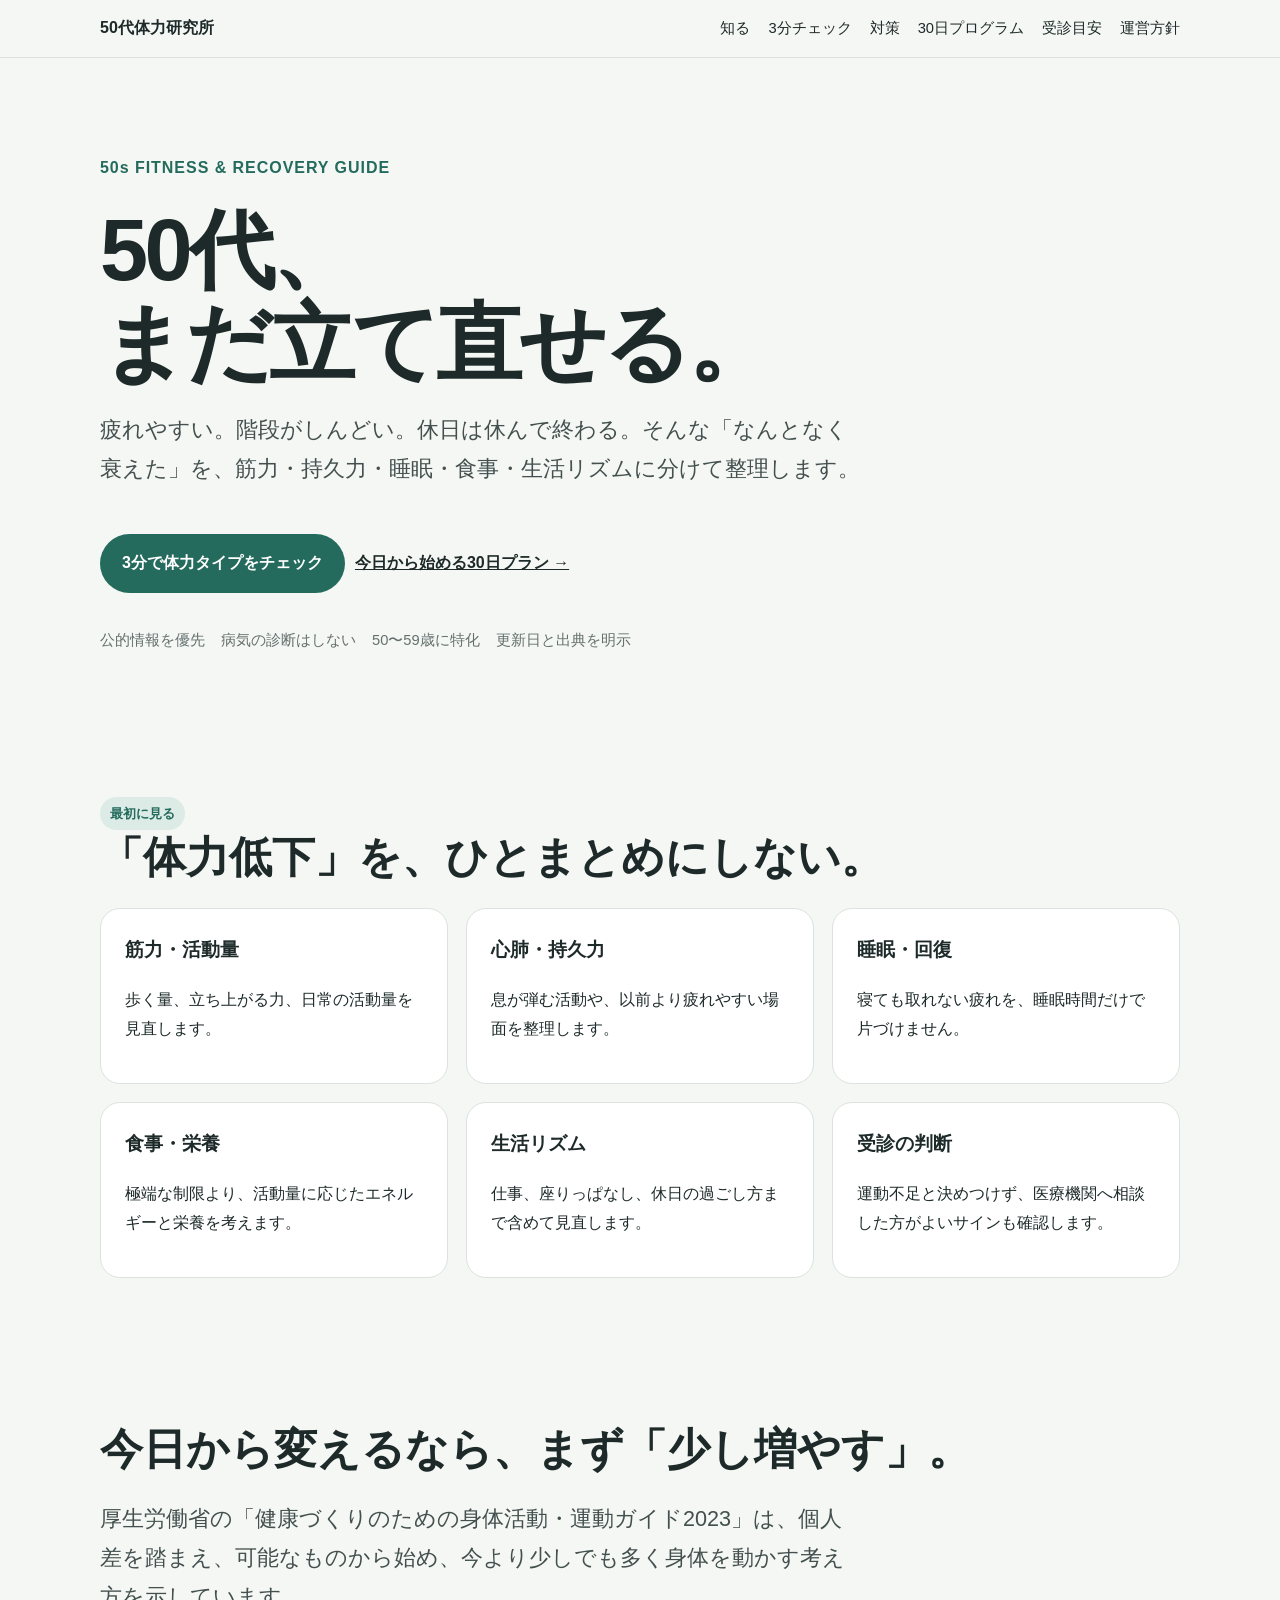
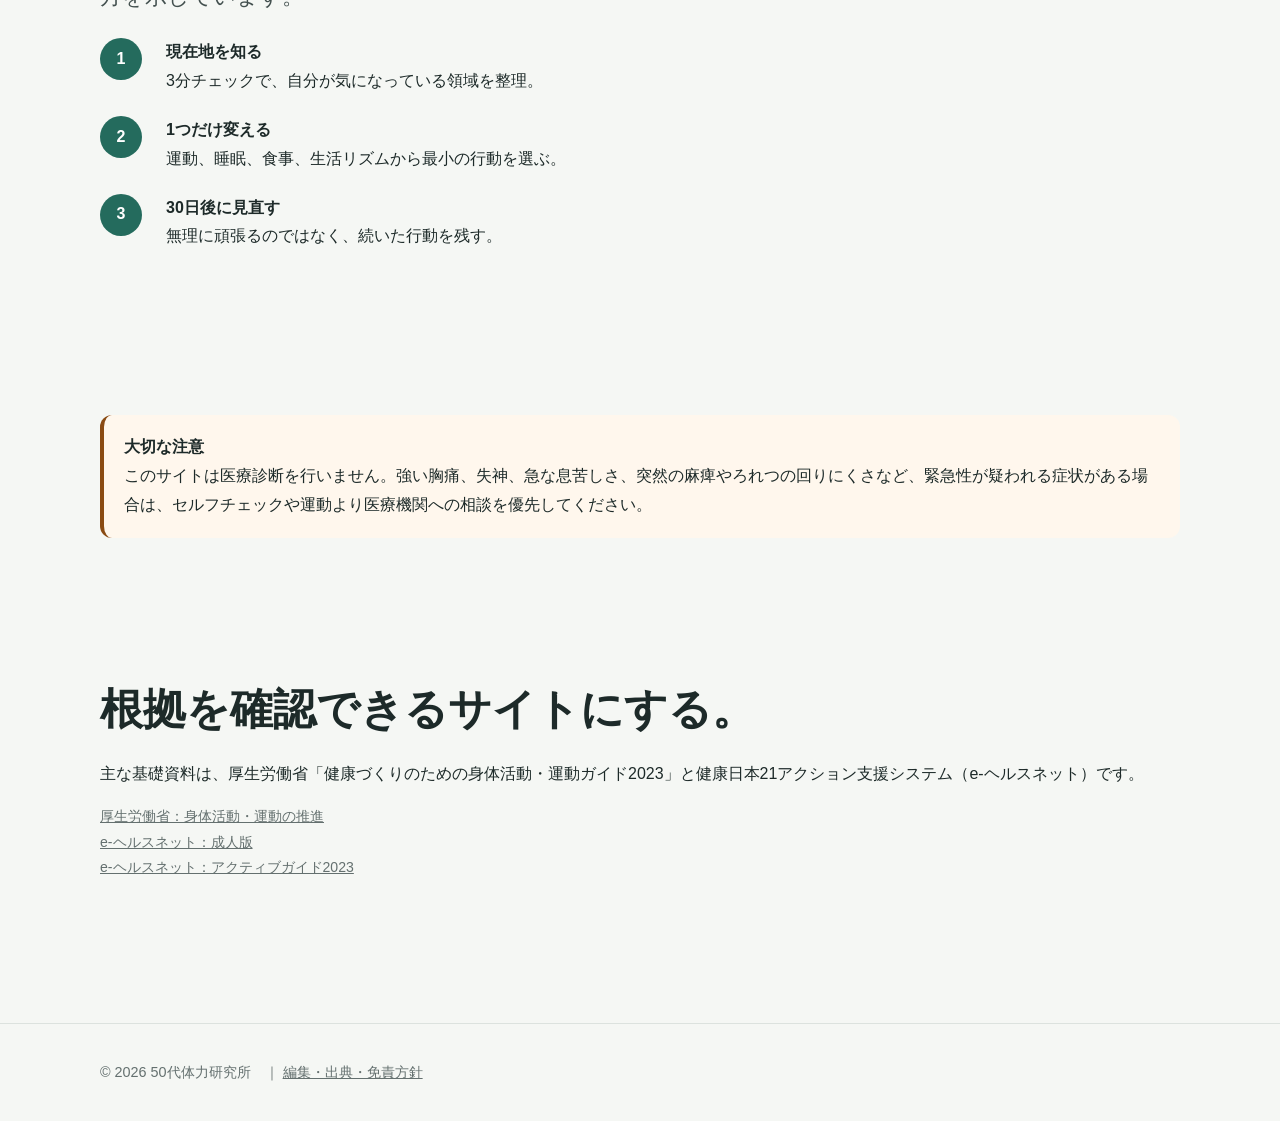
==== index.html @ f72c117d "Build home page" ====
<!doctype html><html lang="ja"><head><meta charset="utf-8"><meta name="viewport" content="width=device-width,initial-scale=1"><title>50代体力研究所｜体力の衰えを、正しく知って立て直す</title><meta name="description" content="50代で疲れやすい、体力が落ちたと感じる人へ。筋力・持久力・睡眠・食事・生活リズムを整理し、無理なく始める実践と受診目安をまとめます。"><link rel="stylesheet" href="assets/style.css"><script type="application/ld+json">{"@context":"https://schema.org","@type":"WebSite","name":"50代体力研究所","description":"50代の体力低下と向き合うための実用情報サイト"}</script></head><body><header><nav class="nav"><a class="brand" href="./">50代体力研究所</a><div class="navlinks"><a href="learn/">知る</a><a href="check/">3分チェック</a><a href="action/">対策</a><a href="program/">30日プログラム</a><a href="medical/">受診目安</a><a href="about/">運営方針</a></div></nav></header><main><section class="hero"><div class="eyebrow">50s FITNESS & RECOVERY GUIDE</div><h1>50代、<br>まだ立て直せる。</h1><p class="lead">疲れやすい。階段がしんどい。休日は休んで終わる。そんな「なんとなく衰えた」を、筋力・持久力・睡眠・食事・生活リズムに分けて整理します。</p><a class="cta" href="check/">3分で体力タイプをチェック</a><a class="subcta" href="program/">今日から始める30日プラン →</a><div class="trust"><span>公的情報を優先</span><span>病気の診断はしない</span><span>50〜59歳に特化</span><span>更新日と出典を明示</span></div></section><section class="section"><span class="pill">最初に見る</span><h2>「体力低下」を、ひとまとめにしない。</h2><div class="grid"><article class="card"><h3>筋力・活動量</h3><p>歩く量、立ち上がる力、日常の活動量を見直します。</p></article><article class="card"><h3>心肺・持久力</h3><p>息が弾む活動や、以前より疲れやすい場面を整理します。</p></article><article class="card"><h3>睡眠・回復</h3><p>寝ても取れない疲れを、睡眠時間だけで片づけません。</p></article><article class="card"><h3>食事・栄養</h3><p>極端な制限より、活動量に応じたエネルギーと栄養を考えます。</p></article><article class="card"><h3>生活リズム</h3><p>仕事、座りっぱなし、休日の過ごし方まで含めて見直します。</p></article><article class="card"><h3>受診の判断</h3><p>運動不足と決めつけず、医療機関へ相談した方がよいサインも確認します。</p></article></div></section><section class="section"><h2>今日から変えるなら、まず「少し増やす」。</h2><p class="lead">厚生労働省の「健康づくりのための身体活動・運動ガイド2023」は、個人差を踏まえ、可能なものから始め、今より少しでも多く身体を動かす考え方を示しています。</p><div class="steps"><div class="step"><div><strong>現在地を知る</strong><br>3分チェックで、自分が気になっている領域を整理。</div></div><div class="step"><div><strong>1つだけ変える</strong><br>運動、睡眠、食事、生活リズムから最小の行動を選ぶ。</div></div><div class="step"><div><strong>30日後に見直す</strong><br>無理に頑張るのではなく、続いた行動を残す。</div></div></div></section><section class="section"><div class="notice"><strong>大切な注意</strong><br>このサイトは医療診断を行いません。強い胸痛、失神、急な息苦しさ、突然の麻痺やろれつの回りにくさなど、緊急性が疑われる症状がある場合は、セルフチェックや運動より医療機関への相談を優先してください。</div></section><section class="section"><h2>根拠を確認できるサイトにする。</h2><p>主な基礎資料は、厚生労働省「健康づくりのための身体活動・運動ガイド2023」と健康日本21アクション支援システム（e-ヘルスネット）です。</p><p class="source"><a href="https://www.mhlw.go.jp/stf/seisakunitsuite/bunya/kenkou_iryou/kenkou/undou/index.html">厚生労働省：身体活動・運動の推進</a><br><a href="https://kennet.mhlw.go.jp/information/information/exercise/s-00-002.html">e-ヘルスネット：成人版</a><br><a href="https://kennet.mhlw.go.jp/information/information/exercise/s-00-013">e-ヘルスネット：アクティブガイド2023</a></p></section></main><footer><div class="footer">© 2026 50代体力研究所　｜ <a href="about/">編集・出典・免責方針</a></div></footer></body></html>
---- assets/style.css ----
:root{--ink:#1d2a29;--muted:#64706f;--bg:#f5f7f4;--card:#fff;--accent:#246b5d;--accent2:#dcebe5;--line:#dce2de;--warn:#8a4b13}*{box-sizing:border-box}html{scroll-behavior:smooth}body{margin:0;font-family:-apple-system,BlinkMacSystemFont,"Segoe UI","Noto Sans JP",sans-serif;color:var(--ink);background:var(--bg);line-height:1.8}a{color:inherit}header{position:sticky;top:0;z-index:10;background:rgba(245,247,244,.96);backdrop-filter:blur(12px);border-bottom:1px solid var(--line)}.nav{max-width:1120px;margin:auto;padding:14px 20px;display:flex;align-items:center;gap:20px}.brand{font-weight:800;text-decoration:none;white-space:nowrap}.navlinks{margin-left:auto;display:flex;gap:18px;flex-wrap:wrap}.navlinks a{text-decoration:none;font-size:.92rem}.hero,.section{max-width:1120px;margin:auto;padding:72px 20px}.hero{padding-top:96px}.eyebrow{font-weight:700;color:var(--accent);letter-spacing:.06em}h1{font-size:clamp(2.4rem,7vw,5.4rem);line-height:1.07;margin:.25em 0;letter-spacing:-.04em}h2{font-size:clamp(1.7rem,4vw,2.7rem);line-height:1.25;margin:0 0 24px}.lead{font-size:clamp(1.08rem,2vw,1.35rem);max-width:760px;color:#43504f}.cta{display:inline-block;margin-top:24px;background:var(--accent);color:white;text-decoration:none;font-weight:800;padding:15px 22px;border-radius:999px}.subcta{display:inline-block;margin:24px 0 0 10px;font-weight:700}.trust{display:flex;gap:16px;flex-wrap:wrap;margin-top:34px;color:var(--muted);font-size:.92rem}.grid{display:grid;grid-template-columns:repeat(3,1fr);gap:18px}.card{background:var(--card);border:1px solid var(--line);border-radius:20px;padding:24px}.card h3{margin-top:0}.pill{display:inline-block;background:var(--accent2);color:var(--accent);font-weight:800;border-radius:999px;padding:5px 10px;font-size:.8rem}.notice{border-left:4px solid var(--warn);background:#fff7ed;padding:18px 20px;border-radius:12px}.steps{counter-reset:step}.step{counter-increment:step;display:grid;grid-template-columns:52px 1fr;gap:14px;margin:20px 0}.step:before{content:counter(step);display:grid;place-items:center;width:42px;height:42px;border-radius:50%;background:var(--accent);color:#fff;font-weight:800}.check{max-width:760px}.q{padding:20px 0;border-bottom:1px solid var(--line)}.q label{display:block;font-weight:800;margin-bottom:10px}.options{display:flex;gap:8px;flex-wrap:wrap}.options button{border:1px solid var(--line);background:#fff;border-radius:999px;padding:10px 14px;cursor:pointer}.options button.active{background:var(--accent);color:white;border-color:var(--accent)}#result{display:none;margin-top:28px}.source{font-size:.88rem;color:var(--muted)}footer{border-top:1px solid var(--line);margin-top:56px}.footer{max-width:1120px;margin:auto;padding:36px 20px;color:var(--muted);font-size:.9rem}@media(max-width:780px){.navlinks{display:none}.grid{grid-template-columns:1fr}.hero,.section{padding-top:54px;padding-bottom:54px}.subcta{display:block;margin-left:0}.hero{padding-top:72px}}
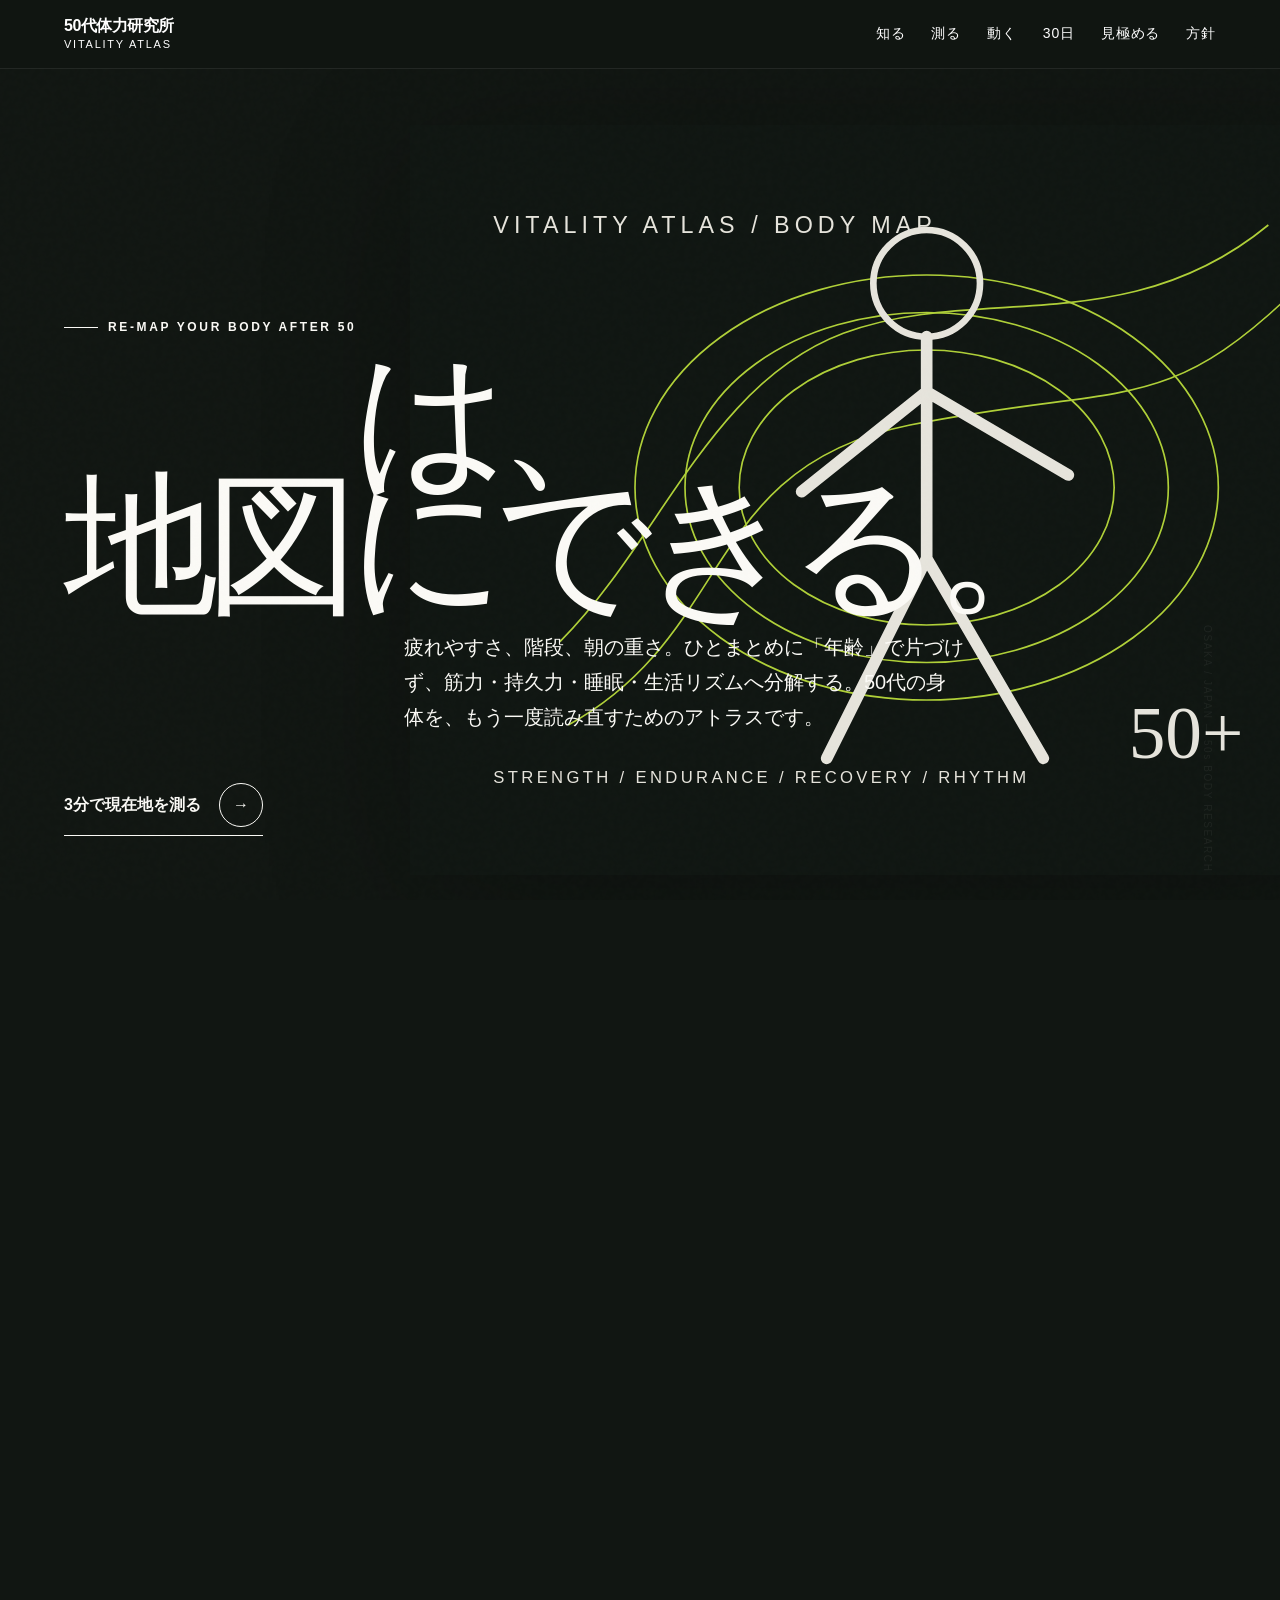
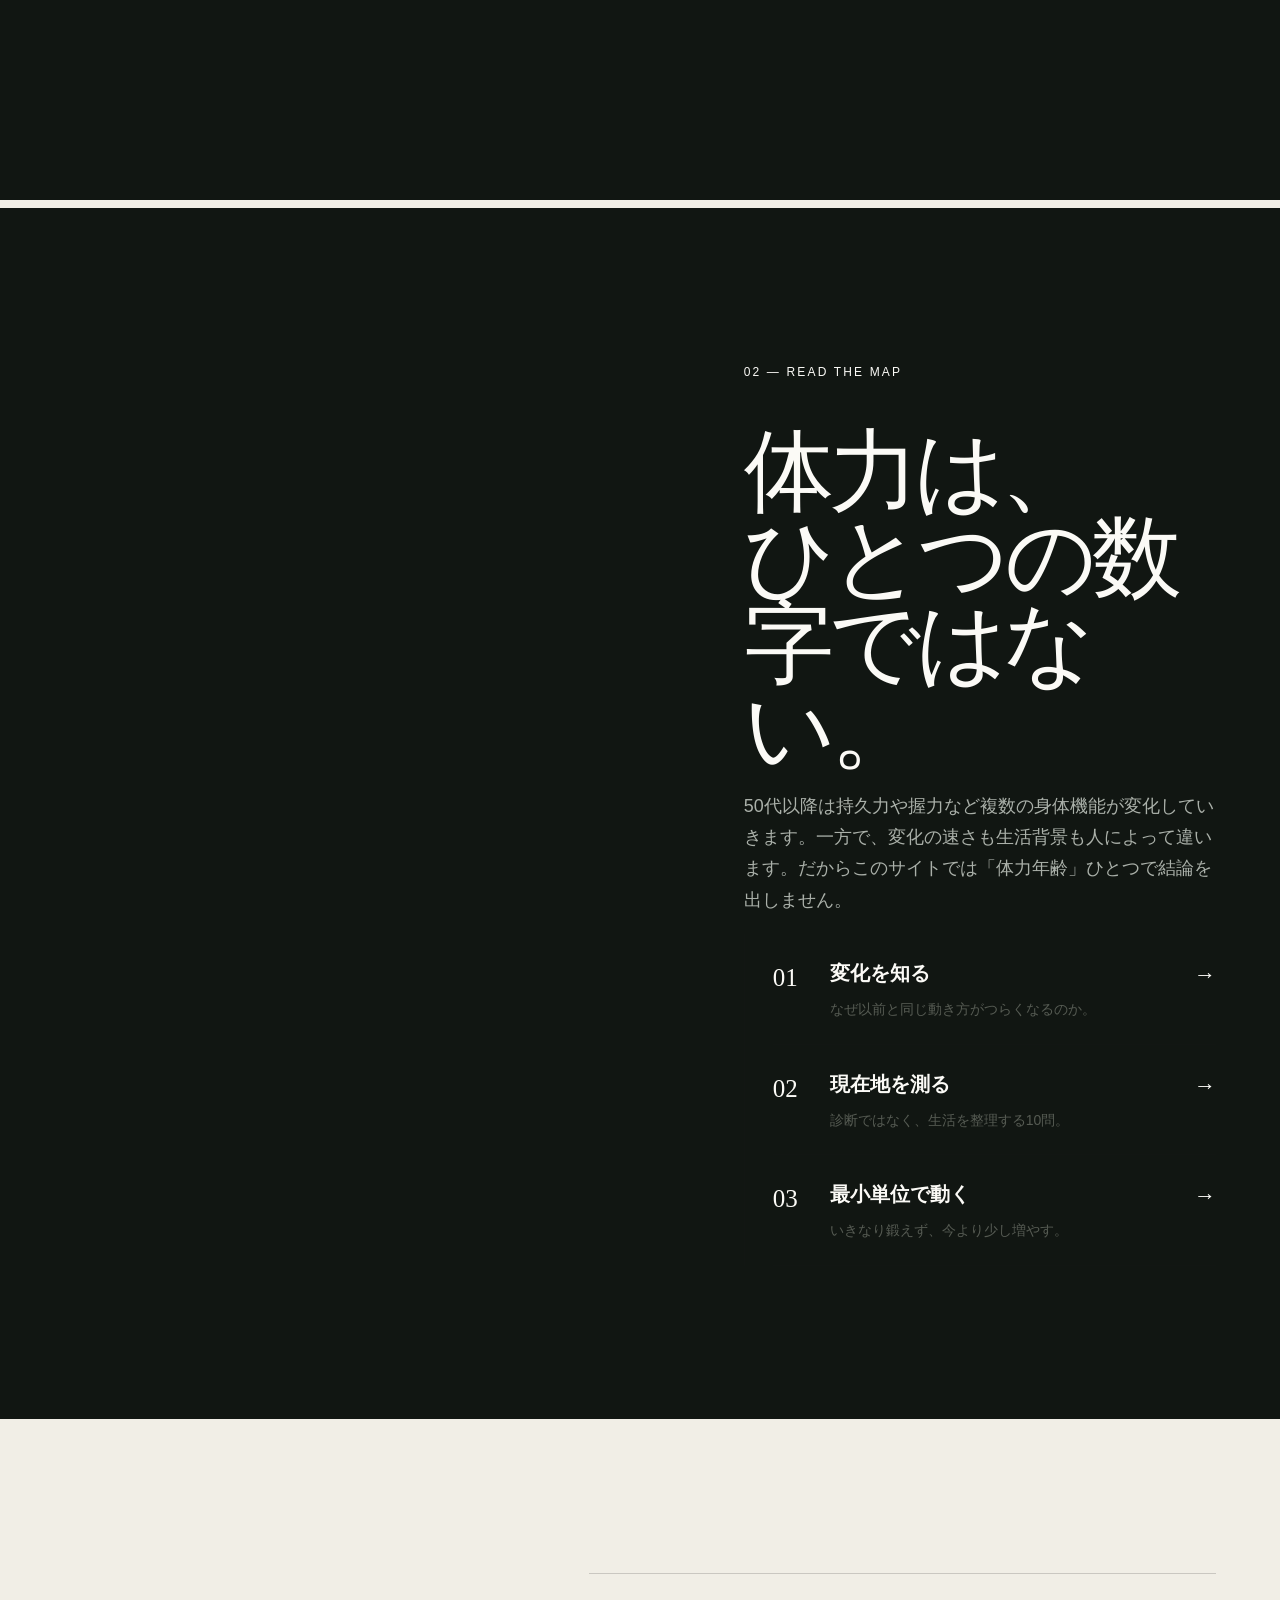
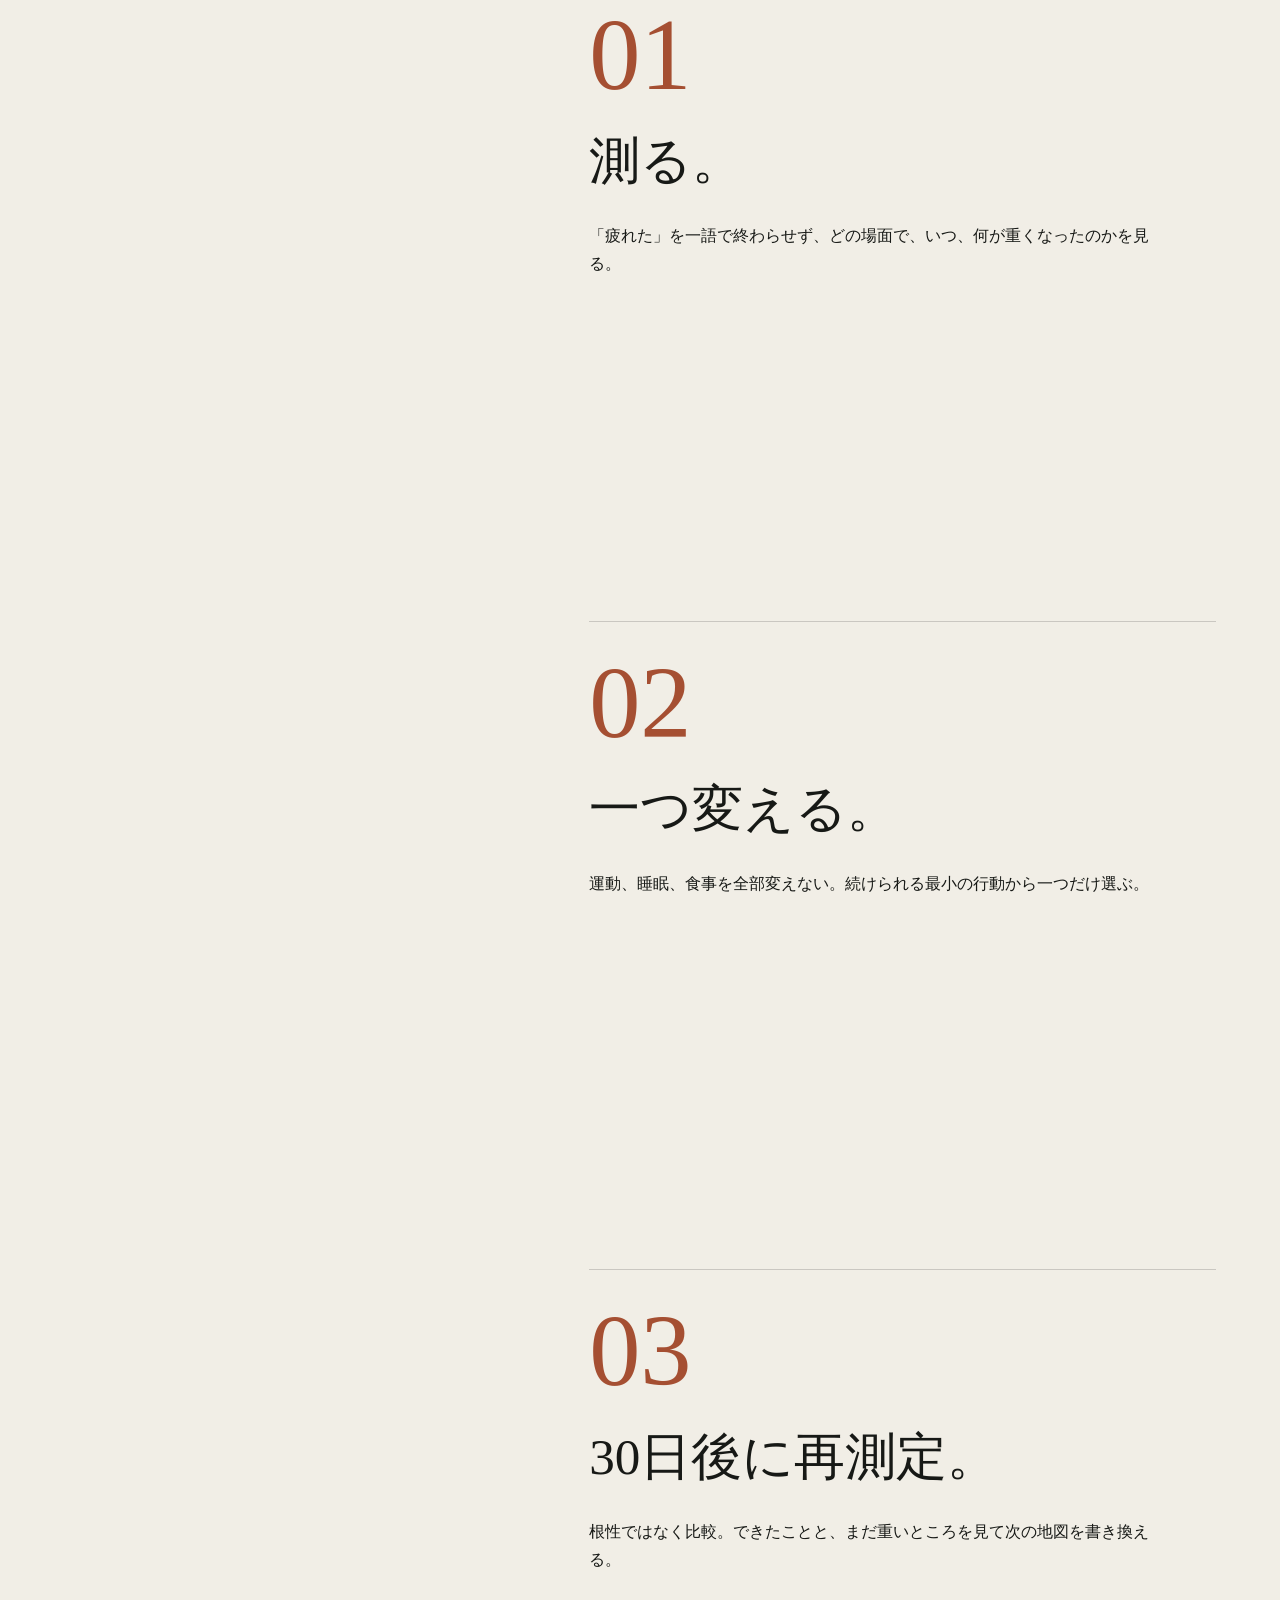
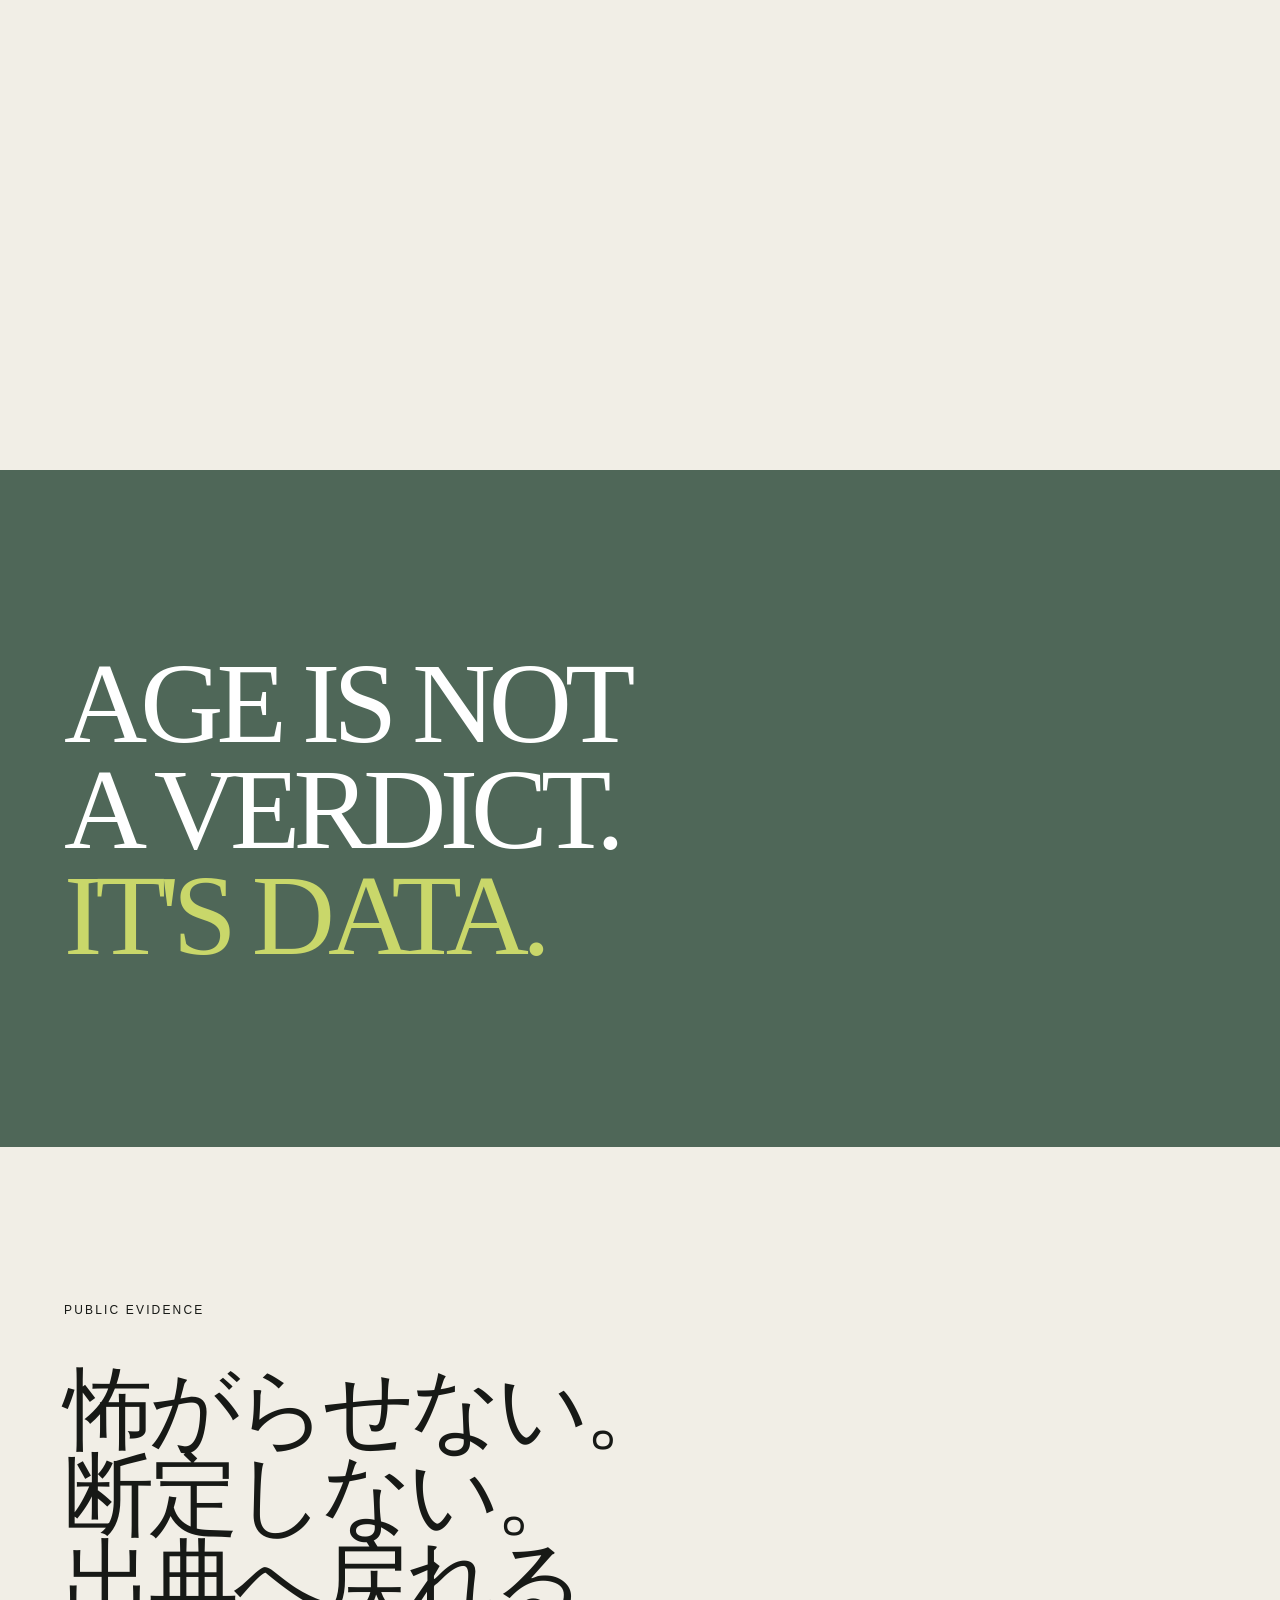
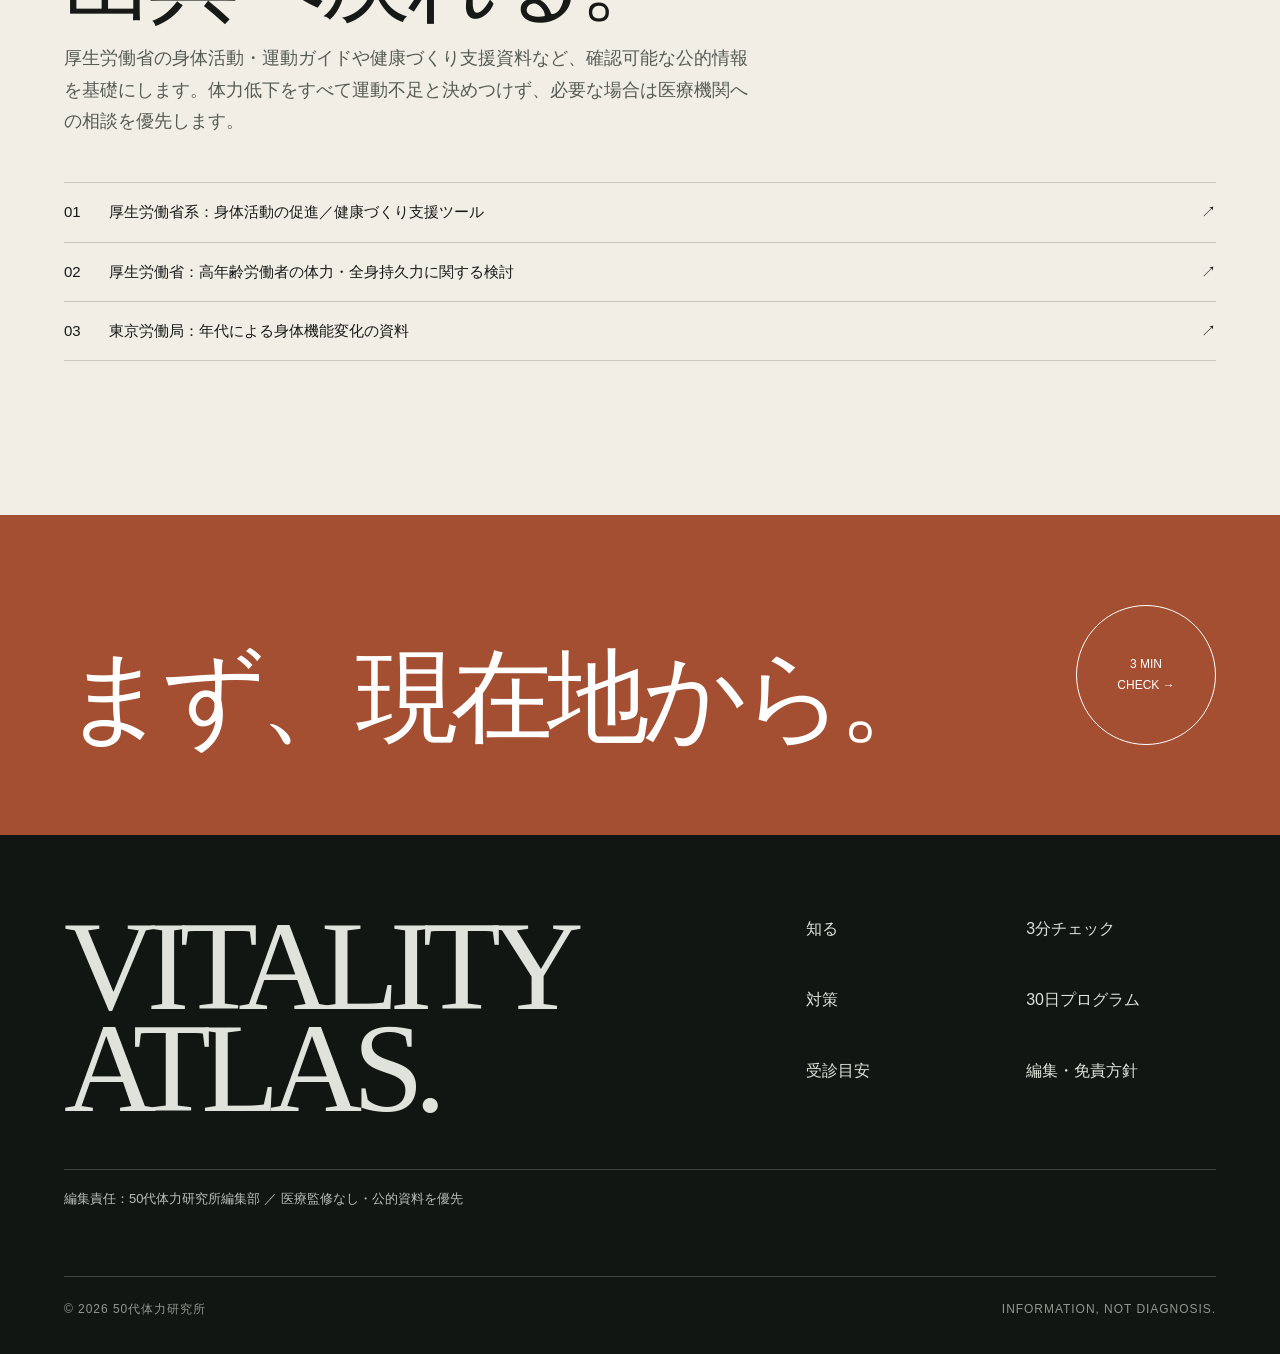
==== commit 0b68bf4b: "Rebuild site as VITALITY ATLAS" ====
--- a/index.html
+++ b/index.html
@@ -1 +1 @@
-<!doctype html><html lang="ja"><head><meta charset="utf-8"><meta name="viewport" content="width=device-width,initial-scale=1"><title>50代体力研究所｜体力の衰えを、正しく知って立て直す</title><meta name="description" content="50代で疲れやすい、体力が落ちたと感じる人へ。筋力・持久力・睡眠・食事・生活リズムを整理し、無理なく始める実践と受診目安をまとめます。"><link rel="stylesheet" href="assets/style.css"><script type="application/ld+json">{"@context":"https://schema.org","@type":"WebSite","name":"50代体力研究所","description":"50代の体力低下と向き合うための実用情報サイト"}</script></head><body><header><nav class="nav"><a class="brand" href="./">50代体力研究所</a><div class="navlinks"><a href="learn/">知る</a><a href="check/">3分チェック</a><a href="action/">対策</a><a href="program/">30日プログラム</a><a href="medical/">受診目安</a><a href="about/">運営方針</a></div></nav></header><main><section class="hero"><div class="eyebrow">50s FITNESS & RECOVERY GUIDE</div><h1>50代、<br>まだ立て直せる。</h1><p class="lead">疲れやすい。階段がしんどい。休日は休んで終わる。そんな「なんとなく衰えた」を、筋力・持久力・睡眠・食事・生活リズムに分けて整理します。</p><a class="cta" href="check/">3分で体力タイプをチェック</a><a class="subcta" href="program/">今日から始める30日プラン →</a><div class="trust"><span>公的情報を優先</span><span>病気の診断はしない</span><span>50〜59歳に特化</span><span>更新日と出典を明示</span></div></section><section class="section"><span class="pill">最初に見る</span><h2>「体力低下」を、ひとまとめにしない。</h2><div class="grid"><article class="card"><h3>筋力・活動量</h3><p>歩く量、立ち上がる力、日常の活動量を見直します。</p></article><article class="card"><h3>心肺・持久力</h3><p>息が弾む活動や、以前より疲れやすい場面を整理します。</p></article><article class="card"><h3>睡眠・回復</h3><p>寝ても取れない疲れを、睡眠時間だけで片づけません。</p></article><article class="card"><h3>食事・栄養</h3><p>極端な制限より、活動量に応じたエネルギーと栄養を考えます。</p></article><article class="card"><h3>生活リズム</h3><p>仕事、座りっぱなし、休日の過ごし方まで含めて見直します。</p></article><article class="card"><h3>受診の判断</h3><p>運動不足と決めつけず、医療機関へ相談した方がよいサインも確認します。</p></article></div></section><section class="section"><h2>今日から変えるなら、まず「少し増やす」。</h2><p class="lead">厚生労働省の「健康づくりのための身体活動・運動ガイド2023」は、個人差を踏まえ、可能なものから始め、今より少しでも多く身体を動かす考え方を示しています。</p><div class="steps"><div class="step"><div><strong>現在地を知る</strong><br>3分チェックで、自分が気になっている領域を整理。</div></div><div class="step"><div><strong>1つだけ変える</strong><br>運動、睡眠、食事、生活リズムから最小の行動を選ぶ。</div></div><div class="step"><div><strong>30日後に見直す</strong><br>無理に頑張るのではなく、続いた行動を残す。</div></div></div></section><section class="section"><div class="notice"><strong>大切な注意</strong><br>このサイトは医療診断を行いません。強い胸痛、失神、急な息苦しさ、突然の麻痺やろれつの回りにくさなど、緊急性が疑われる症状がある場合は、セルフチェックや運動より医療機関への相談を優先してください。</div></section><section class="section"><h2>根拠を確認できるサイトにする。</h2><p>主な基礎資料は、厚生労働省「健康づくりのための身体活動・運動ガイド2023」と健康日本21アクション支援システム（e-ヘルスネット）です。</p><p class="source"><a href="https://www.mhlw.go.jp/stf/seisakunitsuite/bunya/kenkou_iryou/kenkou/undou/index.html">厚生労働省：身体活動・運動の推進</a><br><a href="https://kennet.mhlw.go.jp/information/information/exercise/s-00-002.html">e-ヘルスネット：成人版</a><br><a href="https://kennet.mhlw.go.jp/information/information/exercise/s-00-013">e-ヘルスネット：アクティブガイド2023</a></p></section></main><footer><div class="footer">© 2026 50代体力研究所　｜ <a href="about/">編集・出典・免責方針</a></div></footer></body></html>+<!doctype html><html lang="ja"><head><meta charset="utf-8"><meta name="viewport" content="width=device-width,initial-scale=1"><title>50代体力研究所｜VITALITY ATLAS</title><meta name="description" content="50代で感じ始める体力の変化を、筋力・持久力・睡眠・生活リズムに分けて読み解き、無理なく立て直すための実践メディア。"><link rel="canonical" href="https://oosaka0123-sudo.github.io/50plus-vitality-jp/"><meta property="og:type" content="website"><meta property="og:title" content="50代体力研究所｜VITALITY ATLAS"><meta property="og:description" content="衰えを怖がる前に、身体の現在地を測り直す。"><meta property="og:url" content="https://oosaka0123-sudo.github.io/50plus-vitality-jp/"><meta property="og:image" content="https://oosaka0123-sudo.github.io/50plus-vitality-jp/assets/og-image.png"><meta name="twitter:card" content="summary_large_image"><meta name="theme-color" content="#111612"><meta name="author" content="50代体力研究所編集部"><link rel="icon" href="assets/favicon.svg" type="image/svg+xml"><link rel="manifest" href="manifest.webmanifest"><link rel="stylesheet" href="assets/style.css"><script type="application/ld+json">{"@context":"https://schema.org","@type":"WebSite","name":"50代体力研究所","alternateName":"VITALITY ATLAS","url":"https://oosaka0123-sudo.github.io/50plus-vitality-jp/","description":"50代の体力変化を理解し、生活を無理なく再設計する実用メディア"}</script></head><body><a class="skip" href="#main">本文へ移動</a><div class="page-transition" aria-hidden="true"></div><div class="opening" aria-label="オープニング"><div class="opening-inner"><span class="opening-mark">50+</span><div class="opening-line"></div><div class="opening-copy"><span>VITALITY ATLAS</span><span>RE-MAP YOUR BODY / 2026</span></div></div><button class="skip-open" type="button">SKIP</button></div><header class="site-head"><a class="logo" href="./">50代体力研究所<small>VITALITY ATLAS</small></a><nav class="desk-nav" aria-label="主要ナビゲーション"><a href="learn/">知る</a><a href="check/">測る</a><a href="action/">動く</a><a href="program/">30日</a><a href="medical/">見極める</a><a href="about/">方針</a></nav><button class="menu-btn" type="button" aria-label="メニューを開く" aria-expanded="false"><span></span></button></header><div class="menu-panel" aria-hidden="true"><nav><a href="./">00 / HOME</a><a href="learn/">01 / LEARN</a><a href="check/">02 / CHECK</a><a href="action/">03 / ACTION</a><a href="program/">04 / 30 DAYS</a><a href="medical/">05 / MEDICAL</a><a href="about/">06 / ABOUT</a></nav><div class="menu-meta">50–59歳の「なんとなく衰えた」を、測れる言葉に変える。</div></div><main id="main"><section class="hero hero-dark"><div class="hero-visual" aria-hidden="true"><img src="assets/visuals/atlas-body.svg" alt=""></div><div class="hero-copy"><div class="kicker">RE-MAP YOUR BODY AFTER 50</div><h1><span class="outline">衰え</span>は、<br>地図にできる。</h1><p class="hero-lead">疲れやすさ、階段、朝の重さ。ひとまとめに「年齢」で片づけず、筋力・持久力・睡眠・生活リズムへ分解する。50代の身体を、もう一度読み直すためのアトラスです。</p><a class="hero-cta" href="check/">3分で現在地を測る <b aria-hidden="true">→</b></a></div><div class="hero-index">OSAKA / JAPAN — 50s BODY RESEARCH</div></section><section class="section"><div class="section-label">01 — THE SHIFT</div><p class="copy-xl reveal">20代の身体へ戻すのではない。<br>50代の身体を、<strong>使える状態に再設計する。</strong></p><div class="measure-grid reveal"><article class="measure"><small>MUSCLE / ACTIVITY</small><div class="measure-num">01</div><p>立つ、歩く、持つ。日常で必要な力を「筋トレをしているか」だけで判断しない。</p></article><article class="measure"><small>CARDIO / ENDURANCE</small><div class="measure-num">02</div><p>息切れと疲れやすさを分け、全身持久力という視点から現在地を整理する。</p></article><article class="measure"><small>RECOVERY / RHYTHM</small><div class="measure-num">03</div><p>寝ても取れない疲れを、睡眠時間だけでなく生活のリズムまで含めて見直す。</p></article></div></section><section class="section section-dark"><div class="atlas-split"><div class="atlas-art clip-reveal"><img src="assets/visuals/learn.svg" alt="活動量・回復・体力を線で表した抽象グラフ"></div><div><div class="section-label">02 — READ THE MAP</div><h2 class="display reveal">体力は、<br>ひとつの数字ではない。</h2><p class="body-copy reveal">50代以降は持久力や握力など複数の身体機能が変化していきます。一方で、変化の速さも生活背景も人によって違います。だからこのサイトでは「体力年齢」ひとつで結論を出しません。</p><div class="rail reveal"><div class="rail-item"><a href="learn/"><span class="n">01</span><span><h3>変化を知る</h3><p>なぜ以前と同じ動き方がつらくなるのか。</p></span><span class="arr">→</span></a></div><div class="rail-item"><a href="check/"><span class="n">02</span><span><h3>現在地を測る</h3><p>診断ではなく、生活を整理する10問。</p></span><span class="arr">→</span></a></div><div class="rail-item"><a href="action/"><span class="n">03</span><span><h3>最小単位で動く</h3><p>いきなり鍛えず、今より少し増やす。</p></span><span class="arr">→</span></a></div></div></div></div></section><section class="section"><div class="sticky-story"><div class="sticky-visual clip-reveal"><img src="assets/visuals/action.svg" alt="小さな行動を段階的に積み上げる図"></div><div><article class="story-step reveal"><div class="stepno">01</div><h3>測る。</h3><p>「疲れた」を一語で終わらせず、どの場面で、いつ、何が重くなったのかを見る。</p></article><article class="story-step reveal"><div class="stepno">02</div><h3>一つ変える。</h3><p>運動、睡眠、食事を全部変えない。続けられる最小の行動から一つだけ選ぶ。</p></article><article class="story-step reveal"><div class="stepno">03</div><h3>30日後に再測定。</h3><p>根性ではなく比較。できたことと、まだ重いところを見て次の地図を書き換える。</p></article></div></div></section><section class="quote-band"><p class="reveal">AGE IS NOT<br>A VERDICT.<br><em>IT'S DATA.</em></p></section><section class="section"><div class="section-label">PUBLIC EVIDENCE</div><h2 class="display reveal">怖がらせない。<br>断定しない。<br>出典へ戻れる。</h2><p class="body-copy reveal">厚生労働省の身体活動・運動ガイドや健康づくり支援資料など、確認可能な公的情報を基礎にします。体力低下をすべて運動不足と決めつけず、必要な場合は医療機関への相談を優先します。</p><div class="source-list reveal"><a href="https://kennet.mhlw.go.jp/tools/tools_physical/index" target="_blank" rel="noopener"><span>01</span><span>厚生労働省系：身体活動の促進／健康づくり支援ツール</span><span>↗</span></a><a href="https://www.mhlw.go.jp/stf/newpage_69340.html" target="_blank" rel="noopener"><span>02</span><span>厚生労働省：高年齢労働者の体力・全身持久力に関する検討</span><span>↗</span></a><a href="https://jsite.mhlw.go.jp/tokyo-roudoukyoku/healthy_body.html" target="_blank" rel="noopener"><span>03</span><span>東京労働局：年代による身体機能変化の資料</span><span>↗</span></a></div></section><section class="cta-band"><h2>まず、現在地から。</h2><a class="circle-link" href="check/">3 MIN<br>CHECK →</a></section></main><footer class="footer"><div class="footer-top"><div class="footer-word">VITALITY<br>ATLAS.</div><nav><a href="learn/">知る</a><a href="check/">3分チェック</a><a href="action/">対策</a><a href="program/">30日プログラム</a><a href="medical/">受診目安</a><a href="about/">編集・免責方針</a></nav></div><div class="editorial-note">編集責任：50代体力研究所編集部 ／ 医療監修なし・公的資料を優先</div><div class="footer-bottom"><span>© 2026 50代体力研究所</span><span>INFORMATION, NOT DIAGNOSIS.</span></div></footer><script src="assets/app.js"></script></body></html>
--- a/assets/style.css
+++ b/assets/style.css
@@ -1 +1,9 @@
-:root{--ink:#1d2a29;--muted:#64706f;--bg:#f5f7f4;--card:#fff;--accent:#246b5d;--accent2:#dcebe5;--line:#dce2de;--warn:#8a4b13}*{box-sizing:border-box}html{scroll-behavior:smooth}body{margin:0;font-family:-apple-system,BlinkMacSystemFont,"Segoe UI","Noto Sans JP",sans-serif;color:var(--ink);background:var(--bg);line-height:1.8}a{color:inherit}header{position:sticky;top:0;z-index:10;background:rgba(245,247,244,.96);backdrop-filter:blur(12px);border-bottom:1px solid var(--line)}.nav{max-width:1120px;margin:auto;padding:14px 20px;display:flex;align-items:center;gap:20px}.brand{font-weight:800;text-decoration:none;white-space:nowrap}.navlinks{margin-left:auto;display:flex;gap:18px;flex-wrap:wrap}.navlinks a{text-decoration:none;font-size:.92rem}.hero,.section{max-width:1120px;margin:auto;padding:72px 20px}.hero{padding-top:96px}.eyebrow{font-weight:700;color:var(--accent);letter-spacing:.06em}h1{font-size:clamp(2.4rem,7vw,5.4rem);line-height:1.07;margin:.25em 0;letter-spacing:-.04em}h2{font-size:clamp(1.7rem,4vw,2.7rem);line-height:1.25;margin:0 0 24px}.lead{font-size:clamp(1.08rem,2vw,1.35rem);max-width:760px;color:#43504f}.cta{display:inline-block;margin-top:24px;background:var(--accent);color:white;text-decoration:none;font-weight:800;padding:15px 22px;border-radius:999px}.subcta{display:inline-block;margin:24px 0 0 10px;font-weight:700}.trust{display:flex;gap:16px;flex-wrap:wrap;margin-top:34px;color:var(--muted);font-size:.92rem}.grid{display:grid;grid-template-columns:repeat(3,1fr);gap:18px}.card{background:var(--card);border:1px solid var(--line);border-radius:20px;padding:24px}.card h3{margin-top:0}.pill{display:inline-block;background:var(--accent2);color:var(--accent);font-weight:800;border-radius:999px;padding:5px 10px;font-size:.8rem}.notice{border-left:4px solid var(--warn);background:#fff7ed;padding:18px 20px;border-radius:12px}.steps{counter-reset:step}.step{counter-increment:step;display:grid;grid-template-columns:52px 1fr;gap:14px;margin:20px 0}.step:before{content:counter(step);display:grid;place-items:center;width:42px;height:42px;border-radius:50%;background:var(--accent);color:#fff;font-weight:800}.check{max-width:760px}.q{padding:20px 0;border-bottom:1px solid var(--line)}.q label{display:block;font-weight:800;margin-bottom:10px}.options{display:flex;gap:8px;flex-wrap:wrap}.options button{border:1px solid var(--line);background:#fff;border-radius:999px;padding:10px 14px;cursor:pointer}.options button.active{background:var(--accent);color:white;border-color:var(--accent)}#result{display:none;margin-top:28px}.source{font-size:.88rem;color:var(--muted)}footer{border-top:1px solid var(--line);margin-top:56px}.footer{max-width:1120px;margin:auto;padding:36px 20px;color:var(--muted);font-size:.9rem}@media(max-width:780px){.navlinks{display:none}.grid{grid-template-columns:1fr}.hero,.section{padding-top:54px;padding-bottom:54px}.subcta{display:block;margin-left:0}.hero{padding-top:72px}}+:root{--paper:#f1eee6;--ink:#171916;--soft:#6e7168;--line:rgba(23,25,22,.18);--green:#4f6758;--rust:#a54f32;--lime:#c9d76a;--dark:#111612;--white:#fbfaf6;--mx:clamp(20px,5vw,74px);--serif:"Yu Mincho","Hiragino Mincho ProN",serif;--sans:-apple-system,BlinkMacSystemFont,"Segoe UI","Noto Sans JP",sans-serif}*{box-sizing:border-box}html{scroll-behavior:smooth;background:var(--paper)}body{margin:0;background:var(--paper);color:var(--ink);font-family:var(--sans);line-height:1.75;overflow-x:hidden}body:before{content:"";position:fixed;inset:0;pointer-events:none;z-index:90;opacity:.09;background-image:url("data:image/svg+xml,%3Csvg viewBox='0 0 180 180' xmlns='http://www.w3.org/2000/svg'%3E%3Cfilter id='n'%3E%3CfeTurbulence type='fractalNoise' baseFrequency='.85' numOctaves='3' stitchTiles='stitch'/%3E%3C/filter%3E%3Crect width='100%25' height='100%25' filter='url(%23n)' opacity='.18'/%3E%3C/svg%3E")}a{color:inherit}.skip{position:fixed;left:12px;top:12px;z-index:300;transform:translateY(-150%);background:#fff;padding:10px 14px}.skip:focus{transform:none}.site-head{position:fixed;top:0;left:0;right:0;z-index:100;display:flex;align-items:center;justify-content:space-between;padding:18px var(--mx);mix-blend-mode:difference;color:#fff;pointer-events:none}.site-head>*{pointer-events:auto}.logo{text-decoration:none;font-weight:800;letter-spacing:-.03em;line-height:1}.logo small{display:block;font-weight:500;font-size:9px;letter-spacing:.16em;margin-top:5px}.desk-nav{display:flex;gap:26px;align-items:center}.desk-nav a{text-decoration:none;font-size:12px;letter-spacing:.06em}.desk-nav a:after{content:"";display:block;height:1px;background:currentColor;transform:scaleX(0);transform-origin:left;transition:transform .35s}.desk-nav a:hover:after,.desk-nav a:focus-visible:after{transform:scaleX(1)}.menu-btn{display:none;width:48px;height:48px;border:1px solid currentColor;background:transparent;color:inherit;border-radius:50%;place-items:center}.menu-btn span,.menu-btn:before,.menu-btn:after{content:"";display:block;width:18px;height:1px;background:currentColor;transition:.3s}.menu-btn span{margin:4px 0}.menu-open .menu-btn span{opacity:0}.menu-open .menu-btn:before{transform:translateY(5px) rotate(45deg)}.menu-open .menu-btn:after{transform:translateY(-5px) rotate(-45deg)}.menu-panel{position:fixed;inset:0;z-index:80;background:var(--dark);color:var(--white);padding:110px var(--mx) 50px;display:grid;align-content:center;clip-path:inset(0 0 100% 0);transition:clip-path .55s cubic-bezier(.76,0,.24,1)}.menu-open .menu-panel{clip-path:inset(0)}.menu-panel nav{display:grid}.menu-panel a{font-family:var(--serif);font-size:clamp(36px,10vw,76px);line-height:1.08;text-decoration:none;border-bottom:1px solid rgba(255,255,255,.18);padding:8px 0}.menu-panel .menu-meta{margin-top:28px;color:#a9aea7;font-size:12px}.page-transition{position:fixed;inset:0;z-index:500;background:var(--dark);transform:translateY(100%);pointer-events:none}.opening{position:fixed;inset:0;z-index:450;background:var(--dark);color:var(--white);display:grid;place-items:center;transition:opacity .8s,visibility .8s}.opening.done{opacity:0;visibility:hidden}.opening-inner{text-align:center;width:min(82vw,980px)}.opening-mark{font-family:var(--serif);font-size:clamp(90px,24vw,300px);line-height:.75;letter-spacing:-.08em;display:block}.opening-line{height:1px;background:#fff;transform:scaleX(0);animation:openline 1.5s .35s forwards}.opening-copy{display:flex;justify-content:space-between;font-size:11px;letter-spacing:.16em;margin-top:15px;opacity:0;animation:fadeup .8s 1s forwards}.skip-open{position:absolute;right:24px;bottom:24px;background:none;border:1px solid #777;color:#fff;padding:10px 16px;border-radius:999px}.hero{min-height:100svh;position:relative;display:grid;align-items:end;padding:145px var(--mx) 64px;overflow:hidden}.hero-dark{background:var(--dark);color:var(--white)}.hero-copy{position:relative;z-index:3;max-width:1100px}.kicker{font-size:10px;text-transform:uppercase;letter-spacing:.22em;font-weight:700;display:flex;gap:10px;align-items:center}.kicker:before{content:"";width:34px;height:1px;background:currentColor}.hero h1,.page-hero h1{font-family:var(--serif);font-weight:400;font-size:clamp(64px,12vw,176px);line-height:.82;letter-spacing:-.075em;margin:20px 0}.hero h1 .outline{-webkit-text-stroke:1px currentColor;color:transparent}.hero-lead{max-width:560px;font-size:clamp(15px,1.6vw,20px);margin-left:min(28vw,340px)}.hero-visual{position:absolute;inset:0 0 0 32%;display:grid;place-items:center;z-index:1;opacity:.94}.hero-visual img{width:min(80vw,1000px);height:min(80vw,1000px);object-fit:contain;filter:drop-shadow(0 30px 80px rgba(0,0,0,.25))}.hero-index{position:absolute;right:var(--mx);bottom:28px;font-size:10px;letter-spacing:.16em;writing-mode:vertical-rl}.hero-cta{display:inline-flex;align-items:center;gap:18px;margin-top:28px;text-decoration:none;border-bottom:1px solid currentColor;padding:0 0 8px;font-weight:700}.hero-cta b{display:grid;place-items:center;width:44px;height:44px;border:1px solid currentColor;border-radius:50%;transition:transform .3s}.hero-cta:hover b{transform:translateX(5px)}.section{padding:clamp(80px,12vw,180px) var(--mx);position:relative}.section-dark{background:var(--dark);color:var(--white)}.section-label{font-size:10px;letter-spacing:.18em;text-transform:uppercase;margin-bottom:46px}.display{font-family:var(--serif);font-weight:400;font-size:clamp(42px,7vw,104px);line-height:.96;letter-spacing:-.055em;margin:0}.copy-xl{font-family:var(--serif);font-size:clamp(28px,4vw,58px);line-height:1.35;letter-spacing:-.025em;max-width:1150px}.body-copy{font-size:clamp(15px,1.4vw,19px);max-width:700px;color:var(--soft)}.section-dark .body-copy{color:#aab0a9}.measure-grid{display:grid;grid-template-columns:1.15fr .8fr 1fr;border-top:1px solid var(--line);margin-top:80px}.measure{min-height:270px;padding:24px 24px 36px 0;border-right:1px solid var(--line);display:flex;flex-direction:column;justify-content:space-between}.measure+.measure{padding-left:24px}.measure:last-child{border-right:0}.measure-num{font-family:var(--serif);font-size:clamp(72px,11vw,170px);letter-spacing:-.08em;line-height:.8}.measure small{font-size:10px;letter-spacing:.15em}.measure p{max-width:320px}.atlas-split{display:grid;grid-template-columns:minmax(0,1.1fr) minmax(300px,.9fr);gap:8vw;align-items:center}.atlas-art{position:relative;min-height:620px}.atlas-art img{width:100%;height:100%;position:absolute;inset:0;object-fit:contain}.rail{border-left:1px solid var(--line);padding-left:28px}.rail-item{padding:22px 0;border-bottom:1px solid var(--line)}.rail-item a{text-decoration:none;display:grid;grid-template-columns:42px 1fr auto;gap:15px;align-items:start}.rail-item .n{font-family:var(--serif);font-size:25px}.rail-item h3{margin:0;font-size:20px}.rail-item p{margin:6px 0 0;color:var(--soft);font-size:14px}.rail-item .arr{font-size:22px;transition:transform .3s}.rail-item a:hover .arr{transform:translateX(7px)}.sticky-story{display:grid;grid-template-columns:.82fr 1.18fr;gap:7vw;align-items:start}.sticky-visual{position:sticky;top:90px;height:75vh;display:grid;place-items:center}.sticky-visual img{max-width:100%;max-height:100%}.story-step{min-height:72vh;border-top:1px solid var(--line);padding-top:30px}.story-step .stepno{font-family:var(--serif);font-size:clamp(60px,8vw,120px);line-height:1;color:var(--rust)}.story-step h3{font-family:var(--serif);font-size:clamp(30px,4vw,56px);font-weight:400;margin:10px 0}.story-step p{max-width:560px}.quote-band{padding:14vw var(--mx);background:var(--green);color:#fff;overflow:hidden}.quote-band p{font-family:var(--serif);font-size:clamp(44px,9vw,136px);line-height:.92;letter-spacing:-.06em;margin:0}.quote-band em{color:var(--lime);font-style:normal}.cta-band{display:grid;grid-template-columns:1fr auto;gap:50px;align-items:end;padding:90px var(--mx);background:var(--rust);color:#fff}.cta-band h2{font-family:var(--serif);font-size:clamp(44px,8vw,112px);font-weight:400;line-height:.9;letter-spacing:-.06em;margin:0}.circle-link{width:140px;height:140px;border:1px solid currentColor;border-radius:50%;display:grid;place-items:center;text-decoration:none;text-align:center;font-size:12px;transition:.35s}.circle-link:hover{background:#fff;color:var(--rust);transform:scale(1.04)}.page-hero{min-height:78svh;padding:160px var(--mx) 60px;display:grid;grid-template-columns:1.05fr .95fr;align-items:end;gap:5vw;position:relative;overflow:hidden}.page-hero-copy{position:relative;z-index:2}.page-hero h1{font-size:clamp(58px,10vw,142px)}.page-hero-art{height:58vh;position:relative}.page-hero-art img{width:100%;height:100%;object-fit:contain}.page-no{position:absolute;right:var(--mx);top:120px;font-family:var(--serif);font-size:clamp(80px,14vw,180px);opacity:.08}.editorial-grid{display:grid;grid-template-columns:repeat(12,1fr);gap:18px}.editorial-card{grid-column:span 4;border-top:1px solid var(--ink);padding-top:18px;min-height:320px;display:flex;flex-direction:column}.editorial-card.wide{grid-column:span 8}.editorial-card.tall{min-height:500px}.editorial-card .tag{font-size:10px;letter-spacing:.16em}.editorial-card h3{font-family:var(--serif);font-size:clamp(28px,3vw,44px);font-weight:400;line-height:1.15;margin:35px 0 12px}.editorial-card p{color:var(--soft);margin-top:auto}.editorial-card a{text-decoration:none}.check-wrap{max-width:980px;margin:auto}.question{padding:34px 0;border-top:1px solid var(--line)}.question legend{font-family:var(--serif);font-size:clamp(23px,3vw,38px);margin-bottom:22px}.answers{display:flex;flex-wrap:wrap;gap:10px}.answers button{appearance:none;border:1px solid var(--ink);background:transparent;padding:12px 17px;border-radius:999px;font:inherit;cursor:pointer}.answers button.active{background:var(--ink);color:var(--paper)}.result-panel{margin-top:60px;padding:clamp(28px,5vw,70px);background:var(--dark);color:#fff;display:none}.result-panel.show{display:block}.result-panel h2{font-family:var(--serif);font-weight:400;font-size:clamp(42px,6vw,82px);line-height:1}.result-links{display:flex;gap:20px;flex-wrap:wrap}.text-link{display:inline-block;border-bottom:1px solid;padding-bottom:5px;text-decoration:none}.program-grid{display:grid;grid-template-columns:repeat(5,1fr);border-top:1px solid var(--line);border-left:1px solid var(--line)}.day{aspect-ratio:1/1;border-right:1px solid var(--line);border-bottom:1px solid var(--line);padding:14px;display:flex;flex-direction:column;justify-content:space-between;cursor:pointer;transition:.25s}.day:hover{background:rgba(79,103,88,.09)}.day.done{background:var(--green);color:#fff}.day strong{font-family:var(--serif);font-size:32px}.warning{border:1px solid var(--rust);padding:28px;margin:36px 0;background:rgba(165,79,50,.05)}.warning strong{color:var(--rust)}.source-list{border-top:1px solid var(--line);margin-top:45px}.source-list a{display:grid;grid-template-columns:45px 1fr auto;text-decoration:none;border-bottom:1px solid var(--line);padding:16px 0;font-size:13px}.source-list a:hover{background:rgba(0,0,0,.03)}.footer{background:var(--dark);color:#dfe3dc;padding:80px var(--mx) 34px}.footer-top{display:grid;grid-template-columns:1.2fr .8fr;gap:10vw}.footer-word{font-family:var(--serif);font-size:clamp(58px,10vw,148px);line-height:.8;letter-spacing:-.075em}.footer nav{display:grid;grid-template-columns:1fr 1fr;gap:9px 30px}.footer a{text-decoration:none}.footer-bottom{border-top:1px solid #3d443e;margin-top:65px;padding-top:22px;display:flex;justify-content:space-between;color:#8f978f;font-size:10px;letter-spacing:.08em}.reveal{opacity:0;transform:translateY(34px);transition:opacity .8s,transform .8s cubic-bezier(.2,.8,.2,1)}.reveal.in{opacity:1;transform:none}.clip-reveal{clip-path:inset(0 0 100% 0);transition:clip-path 1s cubic-bezier(.76,0,.24,1)}.clip-reveal.in{clip-path:inset(0)}@keyframes openline{to{transform:scaleX(1)}}@keyframes fadeup{to{opacity:1;transform:translateY(-4px)}}:focus-visible{outline:2px solid var(--rust);outline-offset:4px}@media(max-width:900px){.desk-nav{display:none}.menu-btn{display:grid}.hero{padding-top:115px;min-height:100svh}.hero h1{font-size:clamp(66px,20vw,118px)}.hero-visual{left:22%;top:6%;opacity:.7}.hero-lead{margin-left:0;max-width:80%;padding-top:20px}.hero-index{display:none}.measure-grid{grid-template-columns:1fr}.measure{border-right:0;border-bottom:1px solid var(--line);padding:24px 0}.measure+.measure{padding-left:0}.atlas-split,.sticky-story,.page-hero,.footer-top{grid-template-columns:1fr}.atlas-art{min-height:420px;order:-1}.sticky-visual{position:relative;top:auto;height:55vh}.story-step{min-height:auto;padding:55px 0}.page-hero{padding-top:130px;min-height:auto}.page-hero-art{height:45vh;order:-1}.editorial-card,.editorial-card.wide{grid-column:span 6}.program-grid{grid-template-columns:repeat(3,1fr)}.cta-band{grid-template-columns:1fr}.circle-link{width:110px;height:110px}.footer nav{margin-top:35px}}@media(max-width:560px){:root{--mx:18px}.site-head{padding-top:14px}.logo{font-size:13px}.opening-copy{flex-direction:column;gap:6px}.hero{padding-bottom:38px}.hero h1{font-size:clamp(62px,22vw,98px)}.hero-lead{max-width:100%;font-size:15px}.hero-visual{left:10%;top:-4%;transform:scale(1.14)}.display{font-size:clamp(40px,13vw,64px)}.section{padding-top:90px;padding-bottom:90px}.measure-num{font-size:100px}.editorial-card,.editorial-card.wide{grid-column:1/-1;min-height:260px}.program-grid{grid-template-columns:repeat(2,1fr)}.page-hero h1{font-size:clamp(56px,18vw,88px)}.page-hero-art{height:36vh}.quote-band p{font-size:15vw}.footer-bottom{flex-direction:column;gap:8px}}@media(prefers-reduced-motion:reduce){*,*:before,*:after{animation:none!important;scroll-behavior:auto!important;transition-duration:.01ms!important}.reveal{opacity:1;transform:none}.clip-reveal{clip-path:none}.opening{display:none!important}}
+/* 2026-09 quality pass: readability, accessibility, dependable navigation */
+:root{--soft:#565b53}
+body{font-size:16px}
+.site-head{mix-blend-mode:normal;color:#fff;background:rgba(17,22,18,.86);backdrop-filter:blur(12px);border-bottom:1px solid rgba(255,255,255,.08)}
+.logo small{font-size:11px}.desk-nav a{font-size:14px}.kicker,.section-label,.measure small,.editorial-card .tag{font-size:12px}.source-list a{font-size:15px}.footer-bottom{font-size:12px}.body-copy{font-size:clamp(17px,1.4vw,20px)}.opening{transition:opacity .35s,visibility .35s}.opening-copy{font-size:12px}.menu-panel .menu-meta{font-size:13px}
+.desk-nav a[aria-current="page"],.menu-panel a[aria-current="page"]{text-decoration:underline;text-underline-offset:5px}.fallback-list{font-size:17px;line-height:1.9;margin:24px 0 42px;padding-left:1.5em}.fallback-list li{margin:8px 0}.editorial-note{border-top:1px solid #3d443e;margin-top:50px;padding-top:18px;color:#b7beb7;font-size:13px}
+.answers button[aria-pressed="true"]{background:var(--ink);color:var(--paper)}
+@media(max-width:560px){.hero-lead{font-size:17px}.site-head{padding-bottom:12px}.kicker,.section-label{font-size:12px}.footer-bottom{font-size:12px}}
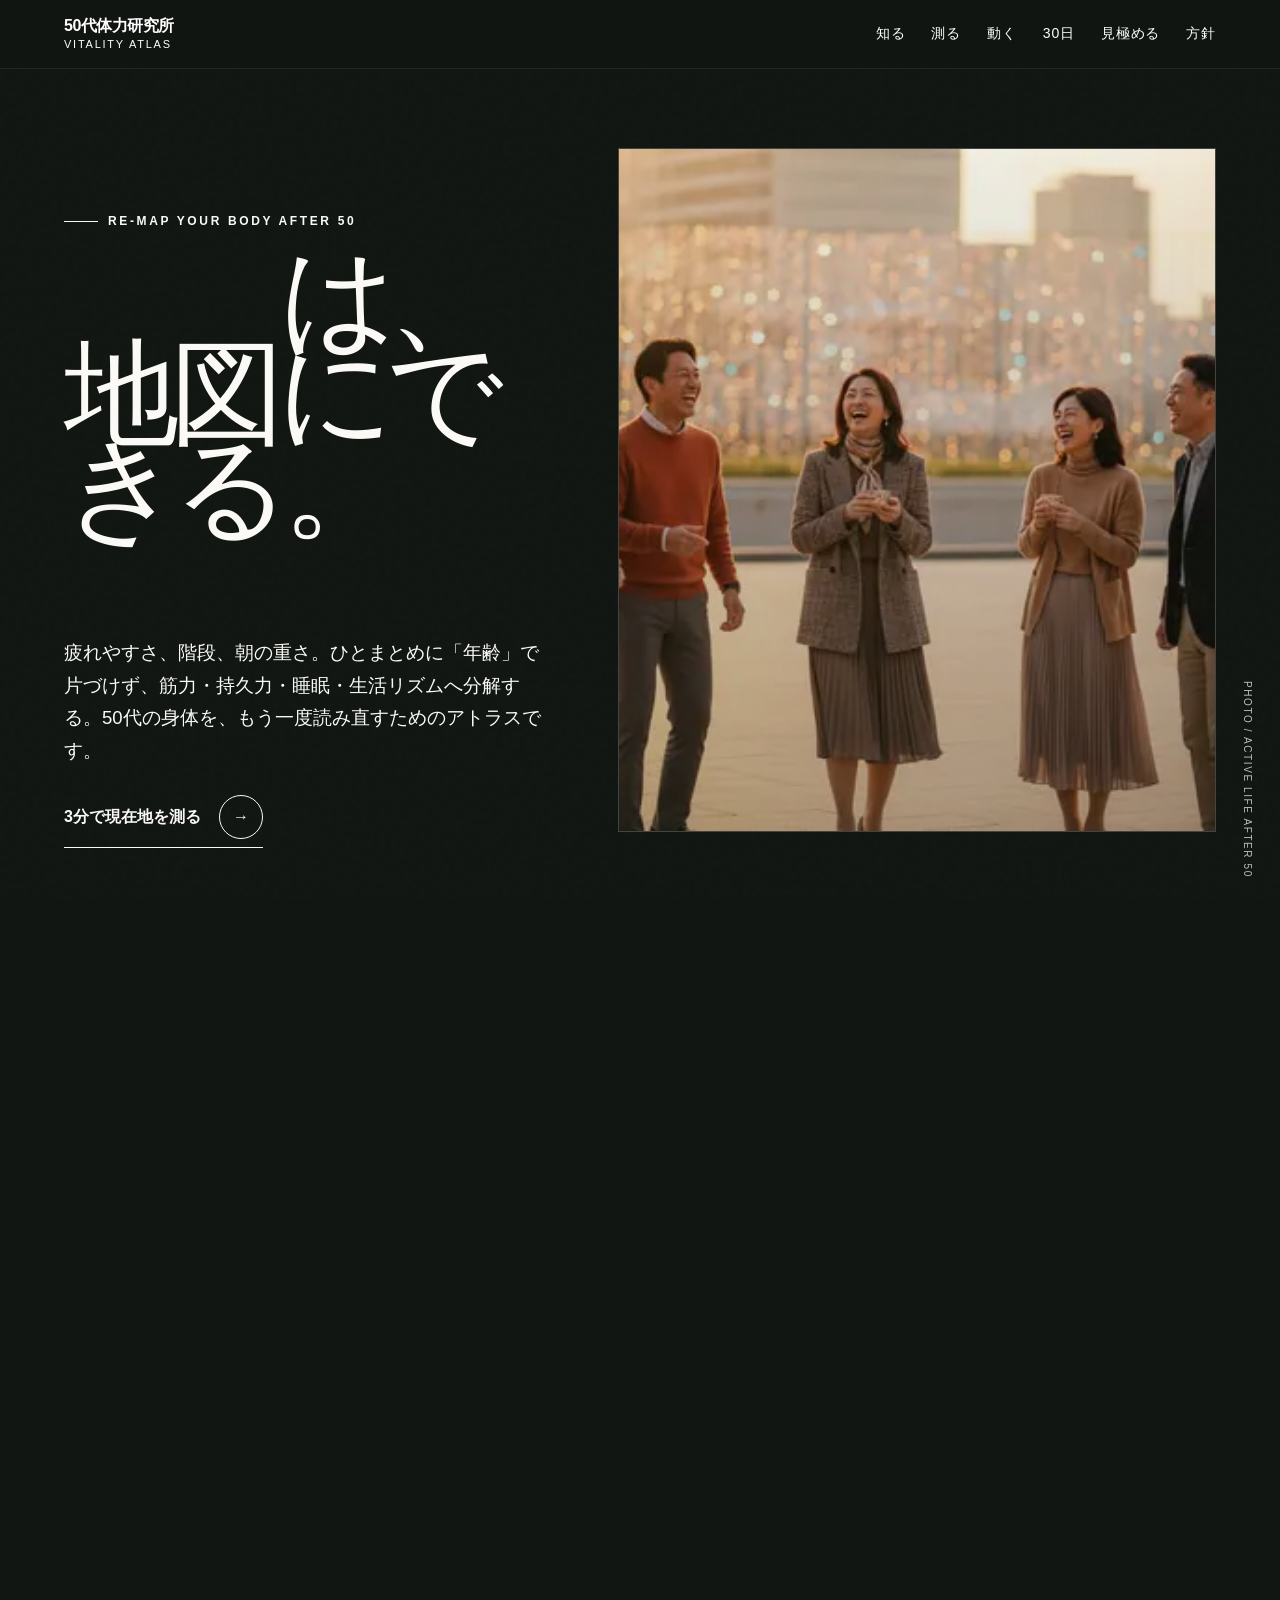
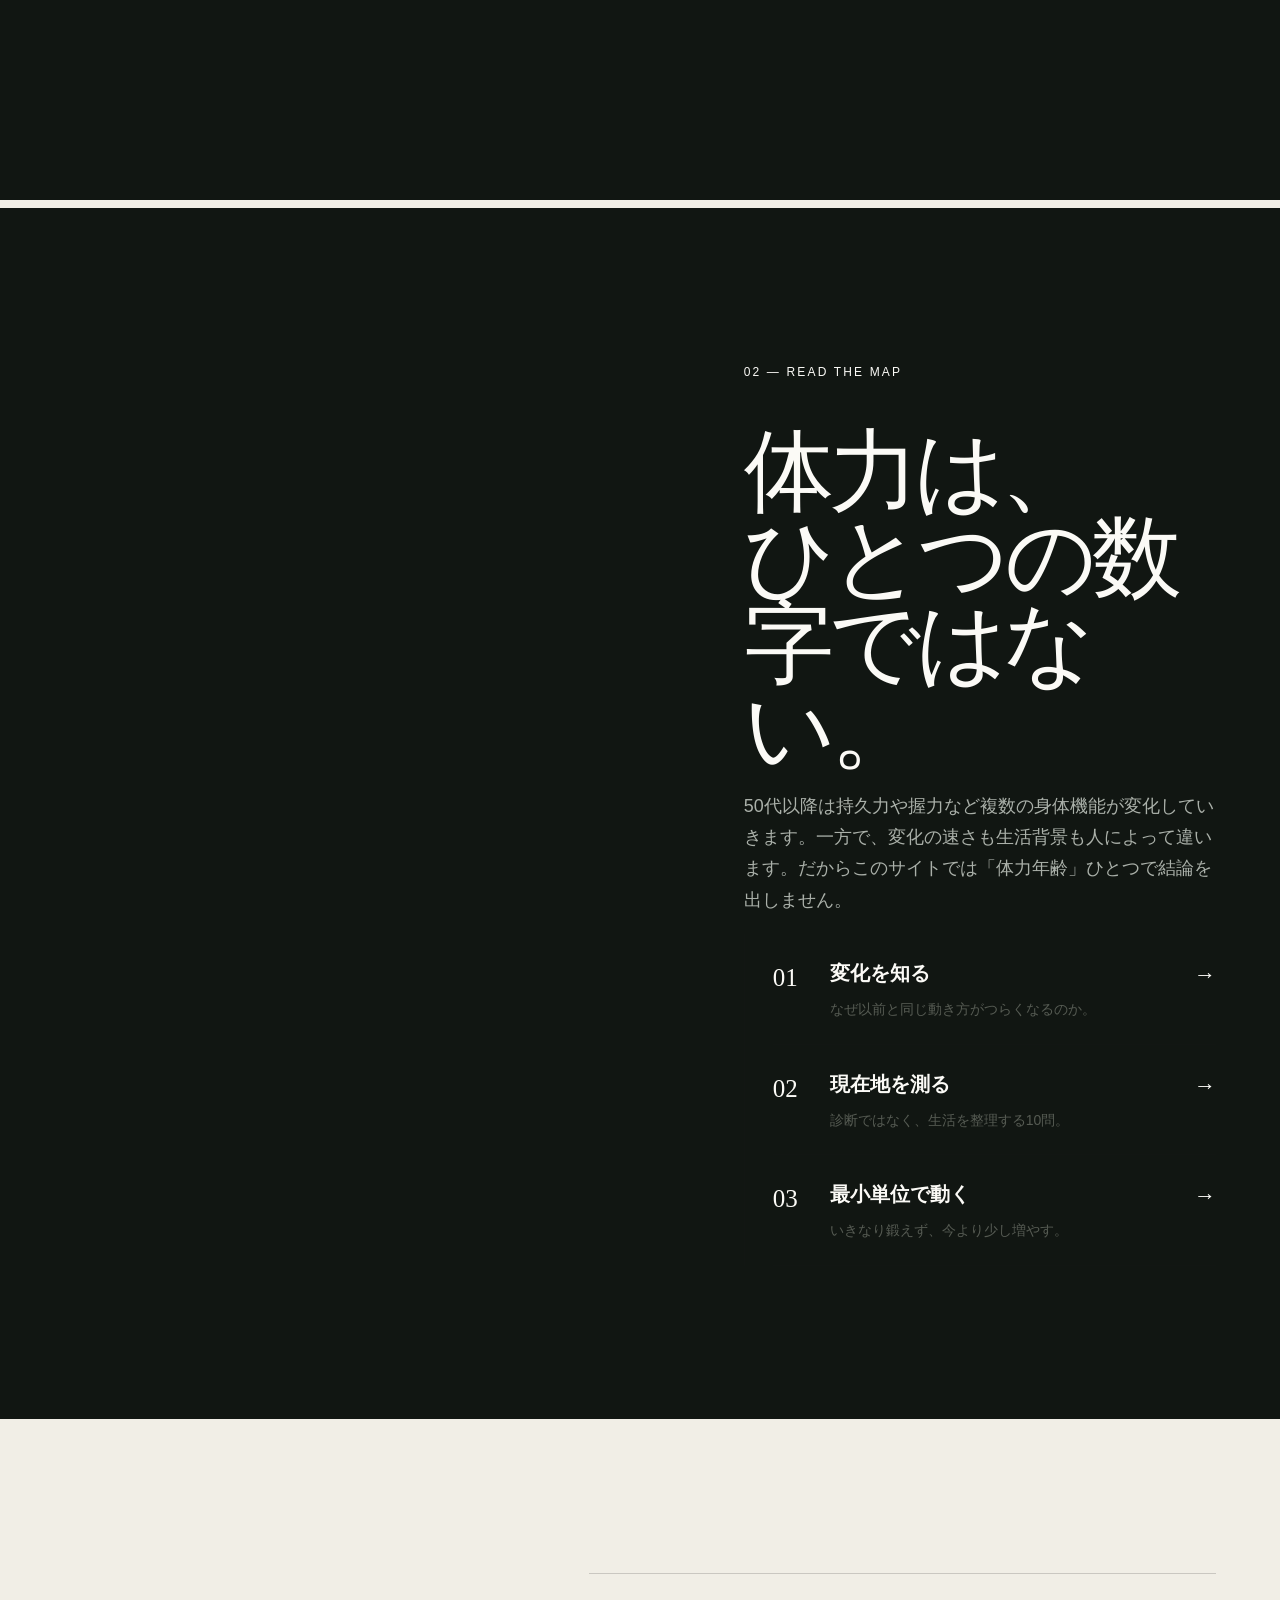
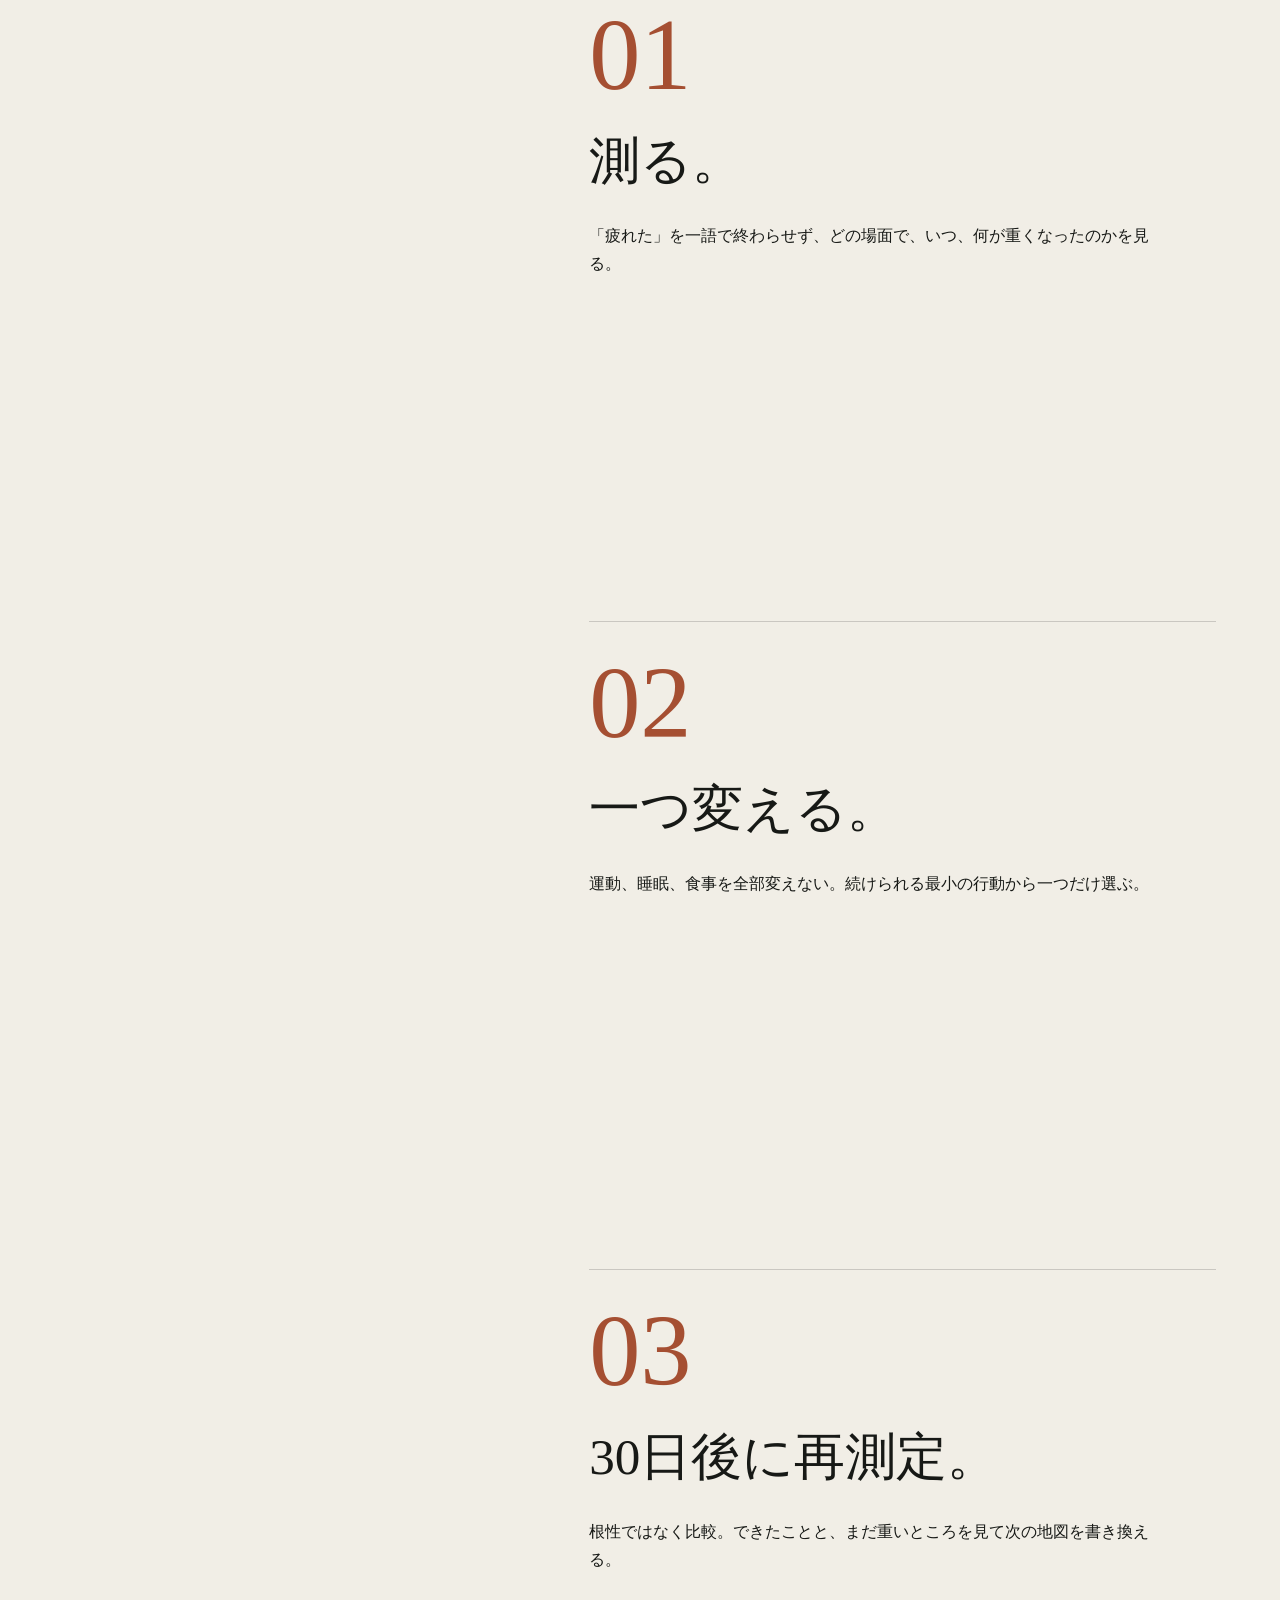
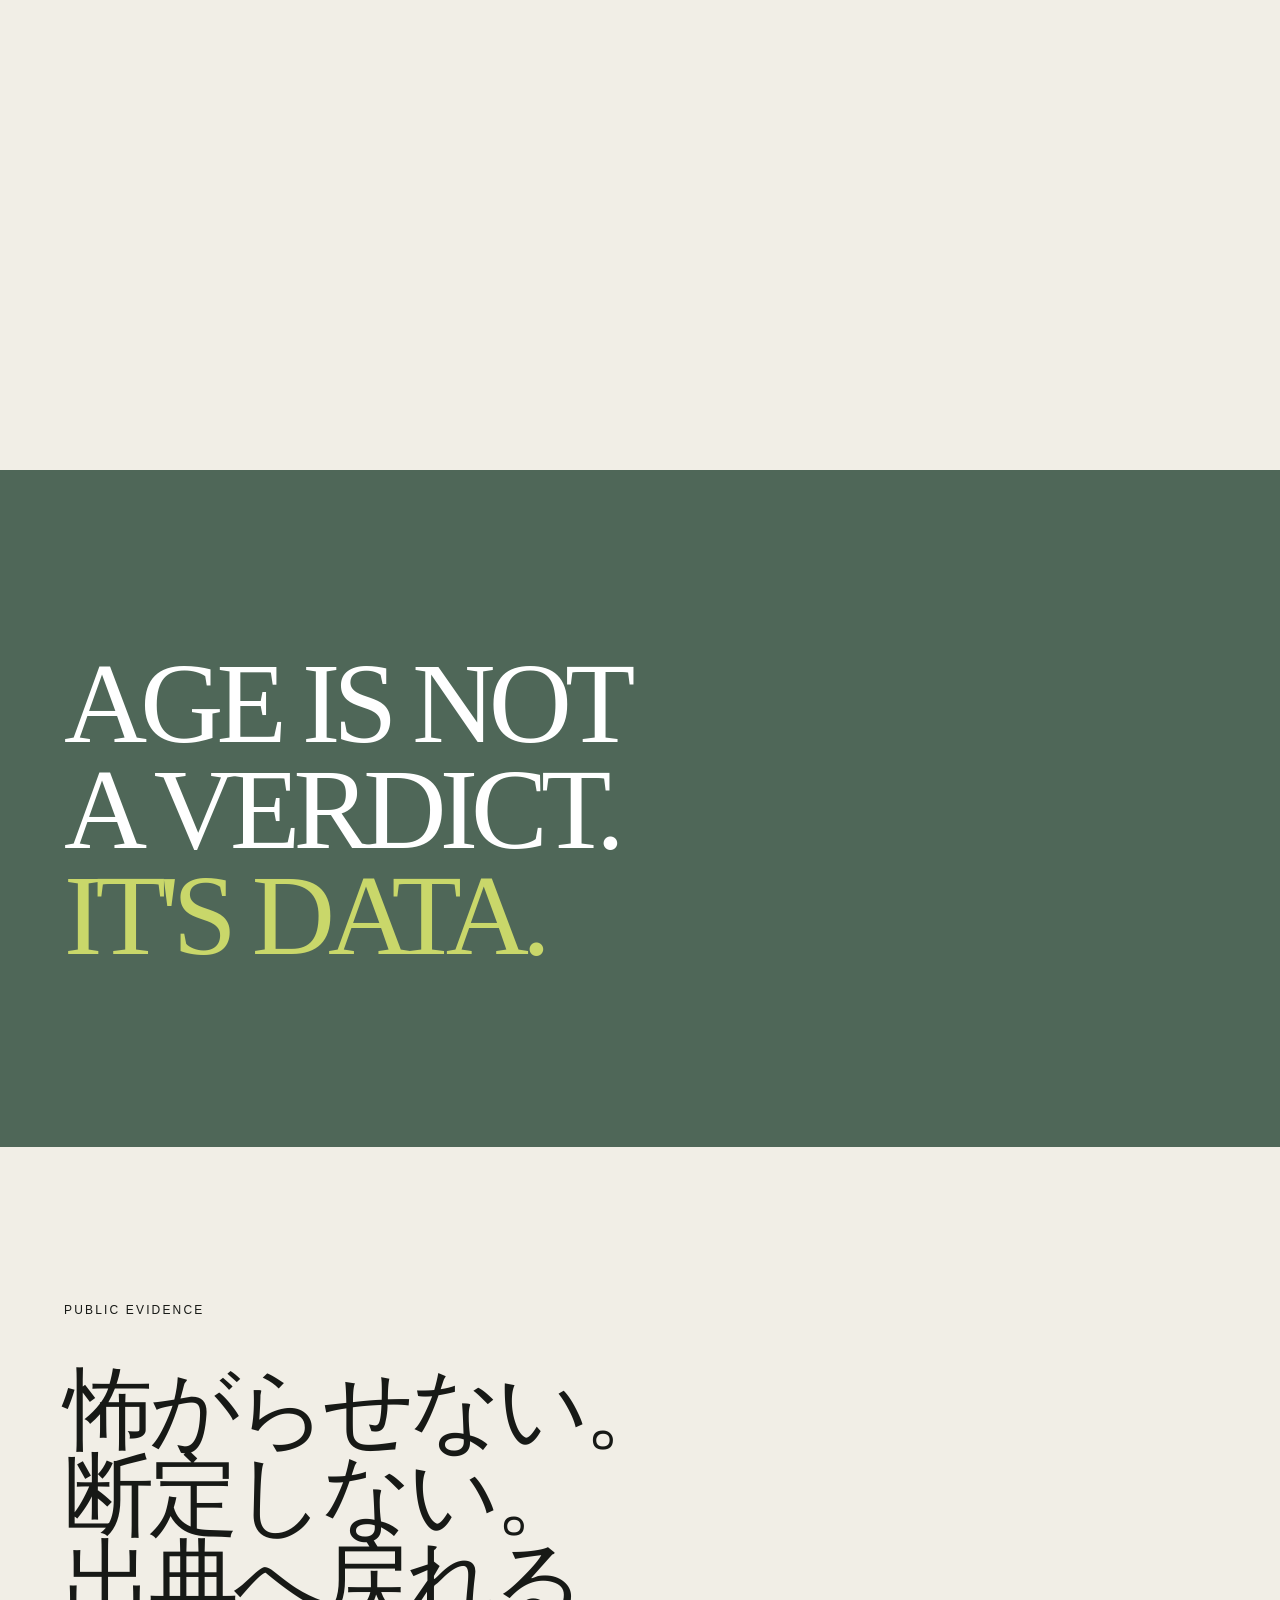
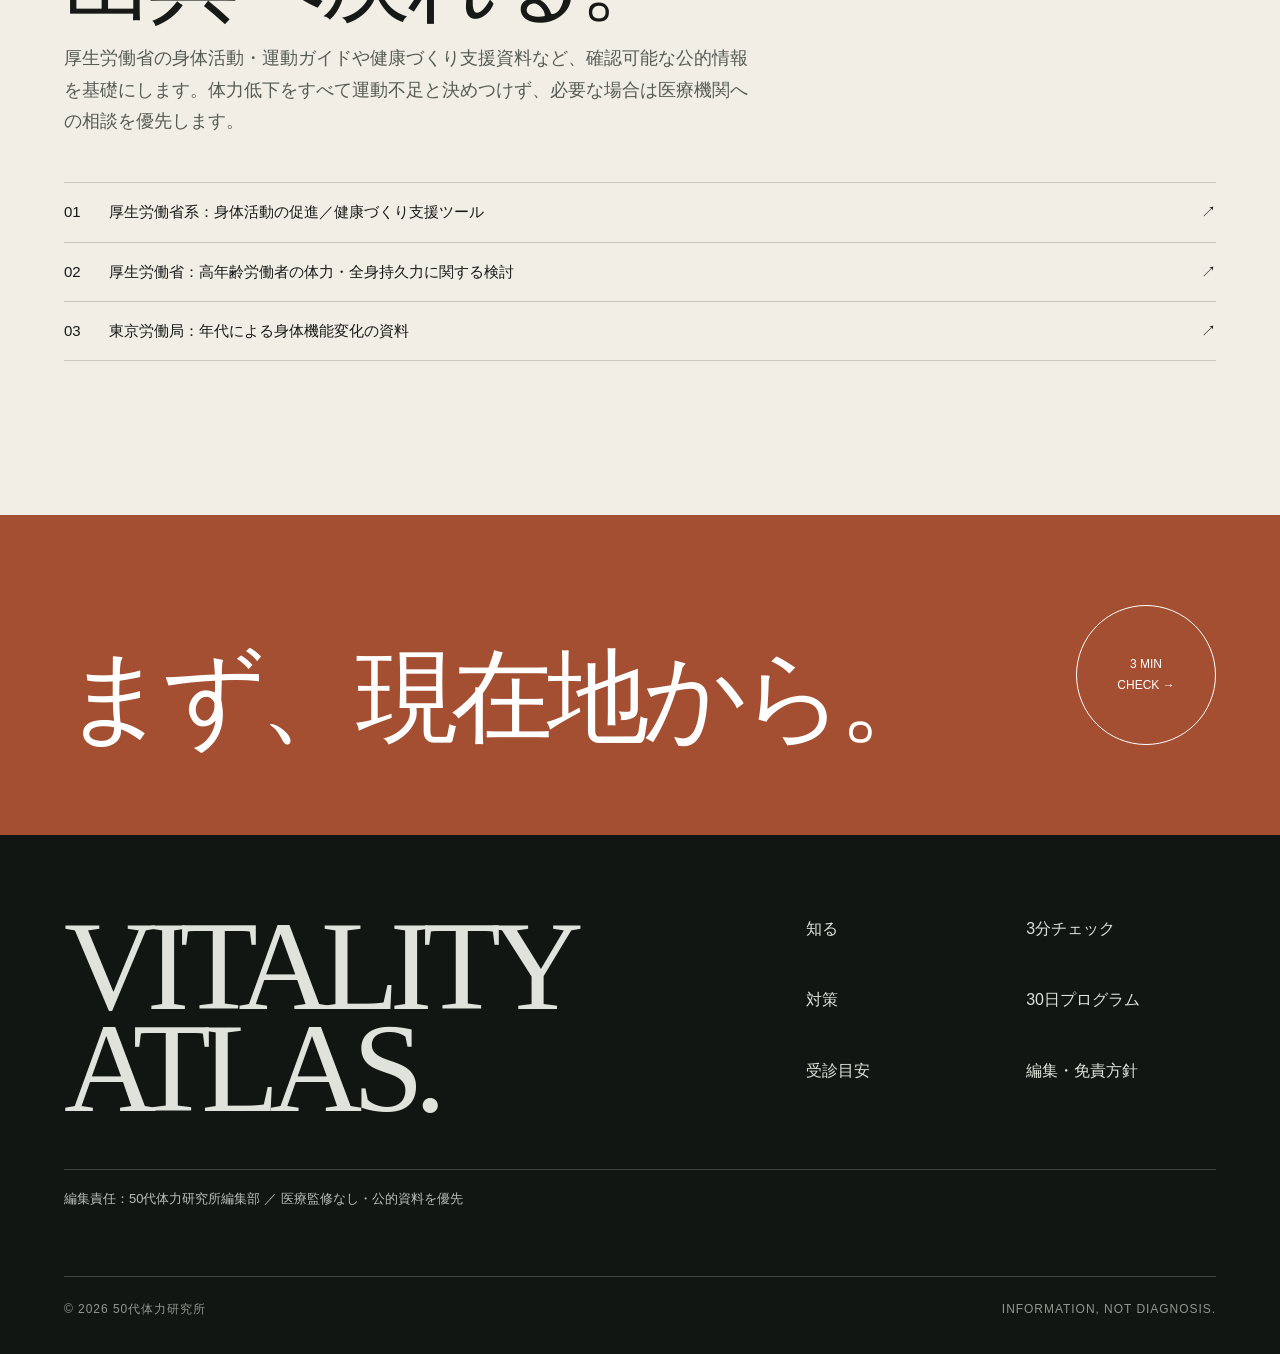
==== commit 732f59b0: "Restore photo-first hero and fix mobile overlap" ====
--- a/index.html
+++ b/index.html
@@ -1 +1 @@
-<!doctype html><html lang="ja"><head><meta charset="utf-8"><meta name="viewport" content="width=device-width,initial-scale=1"><title>50代体力研究所｜VITALITY ATLAS</title><meta name="description" content="50代で感じ始める体力の変化を、筋力・持久力・睡眠・生活リズムに分けて読み解き、無理なく立て直すための実践メディア。"><link rel="canonical" href="https://oosaka0123-sudo.github.io/50plus-vitality-jp/"><meta property="og:type" content="website"><meta property="og:title" content="50代体力研究所｜VITALITY ATLAS"><meta property="og:description" content="衰えを怖がる前に、身体の現在地を測り直す。"><meta property="og:url" content="https://oosaka0123-sudo.github.io/50plus-vitality-jp/"><meta property="og:image" content="https://oosaka0123-sudo.github.io/50plus-vitality-jp/assets/og-image.png"><meta name="twitter:card" content="summary_large_image"><meta name="theme-color" content="#111612"><meta name="author" content="50代体力研究所編集部"><link rel="icon" href="assets/favicon.svg" type="image/svg+xml"><link rel="manifest" href="manifest.webmanifest"><link rel="stylesheet" href="assets/style.css"><script type="application/ld+json">{"@context":"https://schema.org","@type":"WebSite","name":"50代体力研究所","alternateName":"VITALITY ATLAS","url":"https://oosaka0123-sudo.github.io/50plus-vitality-jp/","description":"50代の体力変化を理解し、生活を無理なく再設計する実用メディア"}</script></head><body><a class="skip" href="#main">本文へ移動</a><div class="page-transition" aria-hidden="true"></div><div class="opening" aria-label="オープニング"><div class="opening-inner"><span class="opening-mark">50+</span><div class="opening-line"></div><div class="opening-copy"><span>VITALITY ATLAS</span><span>RE-MAP YOUR BODY / 2026</span></div></div><button class="skip-open" type="button">SKIP</button></div><header class="site-head"><a class="logo" href="./">50代体力研究所<small>VITALITY ATLAS</small></a><nav class="desk-nav" aria-label="主要ナビゲーション"><a href="learn/">知る</a><a href="check/">測る</a><a href="action/">動く</a><a href="program/">30日</a><a href="medical/">見極める</a><a href="about/">方針</a></nav><button class="menu-btn" type="button" aria-label="メニューを開く" aria-expanded="false"><span></span></button></header><div class="menu-panel" aria-hidden="true"><nav><a href="./">00 / HOME</a><a href="learn/">01 / LEARN</a><a href="check/">02 / CHECK</a><a href="action/">03 / ACTION</a><a href="program/">04 / 30 DAYS</a><a href="medical/">05 / MEDICAL</a><a href="about/">06 / ABOUT</a></nav><div class="menu-meta">50–59歳の「なんとなく衰えた」を、測れる言葉に変える。</div></div><main id="main"><section class="hero hero-dark"><div class="hero-visual" aria-hidden="true"><img src="assets/visuals/atlas-body.svg" alt=""></div><div class="hero-copy"><div class="kicker">RE-MAP YOUR BODY AFTER 50</div><h1><span class="outline">衰え</span>は、<br>地図にできる。</h1><p class="hero-lead">疲れやすさ、階段、朝の重さ。ひとまとめに「年齢」で片づけず、筋力・持久力・睡眠・生活リズムへ分解する。50代の身体を、もう一度読み直すためのアトラスです。</p><a class="hero-cta" href="check/">3分で現在地を測る <b aria-hidden="true">→</b></a></div><div class="hero-index">OSAKA / JAPAN — 50s BODY RESEARCH</div></section><section class="section"><div class="section-label">01 — THE SHIFT</div><p class="copy-xl reveal">20代の身体へ戻すのではない。<br>50代の身体を、<strong>使える状態に再設計する。</strong></p><div class="measure-grid reveal"><article class="measure"><small>MUSCLE / ACTIVITY</small><div class="measure-num">01</div><p>立つ、歩く、持つ。日常で必要な力を「筋トレをしているか」だけで判断しない。</p></article><article class="measure"><small>CARDIO / ENDURANCE</small><div class="measure-num">02</div><p>息切れと疲れやすさを分け、全身持久力という視点から現在地を整理する。</p></article><article class="measure"><small>RECOVERY / RHYTHM</small><div class="measure-num">03</div><p>寝ても取れない疲れを、睡眠時間だけでなく生活のリズムまで含めて見直す。</p></article></div></section><section class="section section-dark"><div class="atlas-split"><div class="atlas-art clip-reveal"><img src="assets/visuals/learn.svg" alt="活動量・回復・体力を線で表した抽象グラフ"></div><div><div class="section-label">02 — READ THE MAP</div><h2 class="display reveal">体力は、<br>ひとつの数字ではない。</h2><p class="body-copy reveal">50代以降は持久力や握力など複数の身体機能が変化していきます。一方で、変化の速さも生活背景も人によって違います。だからこのサイトでは「体力年齢」ひとつで結論を出しません。</p><div class="rail reveal"><div class="rail-item"><a href="learn/"><span class="n">01</span><span><h3>変化を知る</h3><p>なぜ以前と同じ動き方がつらくなるのか。</p></span><span class="arr">→</span></a></div><div class="rail-item"><a href="check/"><span class="n">02</span><span><h3>現在地を測る</h3><p>診断ではなく、生活を整理する10問。</p></span><span class="arr">→</span></a></div><div class="rail-item"><a href="action/"><span class="n">03</span><span><h3>最小単位で動く</h3><p>いきなり鍛えず、今より少し増やす。</p></span><span class="arr">→</span></a></div></div></div></div></section><section class="section"><div class="sticky-story"><div class="sticky-visual clip-reveal"><img src="assets/visuals/action.svg" alt="小さな行動を段階的に積み上げる図"></div><div><article class="story-step reveal"><div class="stepno">01</div><h3>測る。</h3><p>「疲れた」を一語で終わらせず、どの場面で、いつ、何が重くなったのかを見る。</p></article><article class="story-step reveal"><div class="stepno">02</div><h3>一つ変える。</h3><p>運動、睡眠、食事を全部変えない。続けられる最小の行動から一つだけ選ぶ。</p></article><article class="story-step reveal"><div class="stepno">03</div><h3>30日後に再測定。</h3><p>根性ではなく比較。できたことと、まだ重いところを見て次の地図を書き換える。</p></article></div></div></section><section class="quote-band"><p class="reveal">AGE IS NOT<br>A VERDICT.<br><em>IT'S DATA.</em></p></section><section class="section"><div class="section-label">PUBLIC EVIDENCE</div><h2 class="display reveal">怖がらせない。<br>断定しない。<br>出典へ戻れる。</h2><p class="body-copy reveal">厚生労働省の身体活動・運動ガイドや健康づくり支援資料など、確認可能な公的情報を基礎にします。体力低下をすべて運動不足と決めつけず、必要な場合は医療機関への相談を優先します。</p><div class="source-list reveal"><a href="https://kennet.mhlw.go.jp/tools/tools_physical/index" target="_blank" rel="noopener"><span>01</span><span>厚生労働省系：身体活動の促進／健康づくり支援ツール</span><span>↗</span></a><a href="https://www.mhlw.go.jp/stf/newpage_69340.html" target="_blank" rel="noopener"><span>02</span><span>厚生労働省：高年齢労働者の体力・全身持久力に関する検討</span><span>↗</span></a><a href="https://jsite.mhlw.go.jp/tokyo-roudoukyoku/healthy_body.html" target="_blank" rel="noopener"><span>03</span><span>東京労働局：年代による身体機能変化の資料</span><span>↗</span></a></div></section><section class="cta-band"><h2>まず、現在地から。</h2><a class="circle-link" href="check/">3 MIN<br>CHECK →</a></section></main><footer class="footer"><div class="footer-top"><div class="footer-word">VITALITY<br>ATLAS.</div><nav><a href="learn/">知る</a><a href="check/">3分チェック</a><a href="action/">対策</a><a href="program/">30日プログラム</a><a href="medical/">受診目安</a><a href="about/">編集・免責方針</a></nav></div><div class="editorial-note">編集責任：50代体力研究所編集部 ／ 医療監修なし・公的資料を優先</div><div class="footer-bottom"><span>© 2026 50代体力研究所</span><span>INFORMATION, NOT DIAGNOSIS.</span></div></footer><script src="assets/app.js"></script></body></html>+<!doctype html><html lang="ja"><head><meta charset="utf-8"><meta name="viewport" content="width=device-width,initial-scale=1"><title>50代体力研究所｜VITALITY ATLAS</title><meta name="description" content="50代で感じ始める体力の変化を、筋力・持久力・睡眠・生活リズムに分けて読み解き、無理なく立て直すための実践メディア。"><link rel="canonical" href="https://oosaka0123-sudo.github.io/50plus-vitality-jp/"><meta property="og:type" content="website"><meta property="og:title" content="50代体力研究所｜VITALITY ATLAS"><meta property="og:description" content="衰えを怖がる前に、身体の現在地を測り直す。"><meta property="og:url" content="https://oosaka0123-sudo.github.io/50plus-vitality-jp/"><meta property="og:image" content="https://oosaka0123-sudo.github.io/50plus-vitality-jp/assets/og-image.png"><meta name="twitter:card" content="summary_large_image"><meta name="theme-color" content="#111612"><meta name="author" content="50代体力研究所編集部"><link rel="icon" href="assets/favicon.svg" type="image/svg+xml"><link rel="manifest" href="manifest.webmanifest"><link rel="stylesheet" href="assets/style.css"><script type="application/ld+json">{"@context":"https://schema.org","@type":"WebSite","name":"50代体力研究所","alternateName":"VITALITY ATLAS","url":"https://oosaka0123-sudo.github.io/50plus-vitality-jp/","description":"50代の体力変化を理解し、生活を無理なく再設計する実用メディア"}</script></head><body><a class="skip" href="#main">本文へ移動</a><div class="page-transition" aria-hidden="true"></div><div class="opening" aria-label="オープニング"><div class="opening-inner"><span class="opening-mark">50+</span><div class="opening-line"></div><div class="opening-copy"><span>VITALITY ATLAS</span><span>RE-MAP YOUR BODY / 2026</span></div></div><button class="skip-open" type="button">SKIP</button></div><header class="site-head"><a class="logo" href="./">50代体力研究所<small>VITALITY ATLAS</small></a><nav class="desk-nav" aria-label="主要ナビゲーション"><a href="learn/">知る</a><a href="check/">測る</a><a href="action/">動く</a><a href="program/">30日</a><a href="medical/">見極める</a><a href="about/">方針</a></nav><button class="menu-btn" type="button" aria-label="メニューを開く" aria-expanded="false"><span></span></button></header><div class="menu-panel" aria-hidden="true" inert><nav><a href="./">00 / HOME</a><a href="learn/">01 / LEARN</a><a href="check/">02 / CHECK</a><a href="action/">03 / ACTION</a><a href="program/">04 / 30 DAYS</a><a href="medical/">05 / MEDICAL</a><a href="about/">06 / ABOUT</a></nav><div class="menu-meta">50–59歳の「なんとなく衰えた」を、測れる言葉に変える。</div></div><main id="main"><section class="hero hero-dark hero-photo"><div class="hero-intro"><div class="kicker">RE-MAP YOUR BODY AFTER 50</div><h1><span class="outline">衰え</span>は、<br>地図にできる。</h1></div><div class="hero-photo-media"><picture><source media="(max-width:560px)" srcset="assets/photos/hero-community-plaza-640.webp"><img src="assets/photos/hero-community-plaza-1280.webp" alt="50代以降の活動的な暮らしをイメージした屋外の交流風景" width="1280" height="853" fetchpriority="high"></picture></div><div class="hero-bottom"><p class="hero-lead">疲れやすさ、階段、朝の重さ。ひとまとめに「年齢」で片づけず、筋力・持久力・睡眠・生活リズムへ分解する。50代の身体を、もう一度読み直すためのアトラスです。</p><a class="hero-cta" href="check/">3分で現在地を測る <b aria-hidden="true">→</b></a></div><div class="hero-index">PHOTO / ACTIVE LIFE AFTER 50</div></section><section class="section"><div class="section-label">01 — THE SHIFT</div><p class="copy-xl reveal">20代の身体へ戻すのではない。<br>50代の身体を、<strong>使える状態に再設計する。</strong></p><div class="measure-grid reveal"><article class="measure"><small>MUSCLE / ACTIVITY</small><div class="measure-num">01</div><p>立つ、歩く、持つ。日常で必要な力を「筋トレをしているか」だけで判断しない。</p></article><article class="measure"><small>CARDIO / ENDURANCE</small><div class="measure-num">02</div><p>息切れと疲れやすさを分け、全身持久力という視点から現在地を整理する。</p></article><article class="measure"><small>RECOVERY / RHYTHM</small><div class="measure-num">03</div><p>寝ても取れない疲れを、睡眠時間だけでなく生活のリズムまで含めて見直す。</p></article></div></section><section class="section section-dark"><div class="atlas-split"><div class="atlas-art clip-reveal"><img src="assets/visuals/learn.svg" alt="活動量・回復・体力を線で表した抽象グラフ"></div><div><div class="section-label">02 — READ THE MAP</div><h2 class="display reveal">体力は、<br>ひとつの数字ではない。</h2><p class="body-copy reveal">50代以降は持久力や握力など複数の身体機能が変化していきます。一方で、変化の速さも生活背景も人によって違います。だからこのサイトでは「体力年齢」ひとつで結論を出しません。</p><div class="rail reveal"><div class="rail-item"><a href="learn/"><span class="n">01</span><span><h3>変化を知る</h3><p>なぜ以前と同じ動き方がつらくなるのか。</p></span><span class="arr">→</span></a></div><div class="rail-item"><a href="check/"><span class="n">02</span><span><h3>現在地を測る</h3><p>診断ではなく、生活を整理する10問。</p></span><span class="arr">→</span></a></div><div class="rail-item"><a href="action/"><span class="n">03</span><span><h3>最小単位で動く</h3><p>いきなり鍛えず、今より少し増やす。</p></span><span class="arr">→</span></a></div></div></div></div></section><section class="section"><div class="sticky-story"><div class="sticky-visual clip-reveal"><img src="assets/visuals/action.svg" alt="小さな行動を段階的に積み上げる図"></div><div><article class="story-step reveal"><div class="stepno">01</div><h3>測る。</h3><p>「疲れた」を一語で終わらせず、どの場面で、いつ、何が重くなったのかを見る。</p></article><article class="story-step reveal"><div class="stepno">02</div><h3>一つ変える。</h3><p>運動、睡眠、食事を全部変えない。続けられる最小の行動から一つだけ選ぶ。</p></article><article class="story-step reveal"><div class="stepno">03</div><h3>30日後に再測定。</h3><p>根性ではなく比較。できたことと、まだ重いところを見て次の地図を書き換える。</p></article></div></div></section><section class="quote-band"><p class="reveal">AGE IS NOT<br>A VERDICT.<br><em>IT'S DATA.</em></p></section><section class="section"><div class="section-label">PUBLIC EVIDENCE</div><h2 class="display reveal">怖がらせない。<br>断定しない。<br>出典へ戻れる。</h2><p class="body-copy reveal">厚生労働省の身体活動・運動ガイドや健康づくり支援資料など、確認可能な公的情報を基礎にします。体力低下をすべて運動不足と決めつけず、必要な場合は医療機関への相談を優先します。</p><div class="source-list reveal"><a href="https://kennet.mhlw.go.jp/tools/tools_physical/index" target="_blank" rel="noopener"><span>01</span><span>厚生労働省系：身体活動の促進／健康づくり支援ツール</span><span>↗</span></a><a href="https://www.mhlw.go.jp/stf/newpage_69340.html" target="_blank" rel="noopener"><span>02</span><span>厚生労働省：高年齢労働者の体力・全身持久力に関する検討</span><span>↗</span></a><a href="https://jsite.mhlw.go.jp/tokyo-roudoukyoku/healthy_body.html" target="_blank" rel="noopener"><span>03</span><span>東京労働局：年代による身体機能変化の資料</span><span>↗</span></a></div></section><section class="cta-band"><h2>まず、現在地から。</h2><a class="circle-link" href="check/">3 MIN<br>CHECK →</a></section></main><footer class="footer"><div class="footer-top"><div class="footer-word">VITALITY<br>ATLAS.</div><nav><a href="learn/">知る</a><a href="check/">3分チェック</a><a href="action/">対策</a><a href="program/">30日プログラム</a><a href="medical/">受診目安</a><a href="about/">編集・免責方針</a></nav></div><div class="editorial-note">編集責任：50代体力研究所編集部 ／ 医療監修なし・公的資料を優先</div><div class="footer-bottom"><span>© 2026 50代体力研究所</span><span>INFORMATION, NOT DIAGNOSIS.</span></div></footer><script src="assets/app.js"></script></body></html>
--- a/assets/style.css
+++ b/assets/style.css
@@ -7,3 +7,19 @@
 .desk-nav a[aria-current="page"],.menu-panel a[aria-current="page"]{text-decoration:underline;text-underline-offset:5px}.fallback-list{font-size:17px;line-height:1.9;margin:24px 0 42px;padding-left:1.5em}.fallback-list li{margin:8px 0}.editorial-note{border-top:1px solid #3d443e;margin-top:50px;padding-top:18px;color:#b7beb7;font-size:13px}
 .answers button[aria-pressed="true"]{background:var(--ink);color:var(--paper)}
 @media(max-width:560px){.hero-lead{font-size:17px}.site-head{padding-bottom:12px}.kicker,.section-label{font-size:12px}.footer-bottom{font-size:12px}}
+
+.hero-dark .body-copy{color:#c8cec7}
+
+/* Photo-first hero: restore original 50PLUS photography and prevent mobile overlap */
+.hero-photo{min-height:100svh;display:grid;grid-template-columns:minmax(0,.9fr) minmax(420px,1.1fr);grid-template-rows:auto 1fr auto;gap:22px 5vw;align-items:center;padding:132px var(--mx) 52px}
+.hero-photo .hero-intro{grid-column:1;grid-row:1/3;position:relative;z-index:2;align-self:center}
+.hero-photo .hero-intro h1{margin:20px 0 0;font-size:clamp(66px,9vw,142px)}
+.hero-photo-media{grid-column:2;grid-row:1/4;height:min(76vh,760px);overflow:hidden;position:relative;border:1px solid rgba(255,255,255,.2)}
+.hero-photo-media:after{content:"";position:absolute;inset:0;background:linear-gradient(180deg,rgba(17,22,18,.05),rgba(17,22,18,.32));pointer-events:none}
+.hero-photo-media picture,.hero-photo-media img{display:block;width:100%;height:100%}
+.hero-photo-media img{object-fit:cover;object-position:center}
+.hero-photo .hero-bottom{grid-column:1;grid-row:3;position:relative;z-index:2;align-self:end}
+.hero-photo .hero-lead{margin:0;max-width:620px;font-size:clamp(17px,1.45vw,20px)}
+.hero-photo .hero-index{right:24px;bottom:22px;color:rgba(255,255,255,.72)}
+@media(max-width:900px){.hero-photo{grid-template-columns:1fr;grid-template-rows:auto auto auto;min-height:auto;padding:112px var(--mx) 42px;gap:0}.hero-photo .hero-intro{grid-column:1;grid-row:1;align-self:auto}.hero-photo .hero-intro h1{font-size:clamp(60px,17vw,94px);line-height:.9;margin:18px 0 28px}.hero-photo-media{grid-column:1;grid-row:2;width:calc(100% + (var(--mx) * 2));margin-left:calc(var(--mx) * -1);height:52vh;min-height:360px;border-left:0;border-right:0}.hero-photo .hero-bottom{grid-column:1;grid-row:3;padding-top:30px}.hero-photo .hero-lead{font-size:18px;line-height:1.95;max-width:none}.hero-photo .hero-index{display:none}}
+@media(max-width:560px){.hero-photo{padding-top:110px;padding-bottom:34px}.hero-photo .kicker{font-size:11px;letter-spacing:.16em}.hero-photo .hero-intro h1{font-size:clamp(58px,17vw,78px);line-height:.92;letter-spacing:-.06em}.hero-photo-media{height:46vh;min-height:320px}.hero-photo .hero-lead{font-size:17px;line-height:1.9}.hero-photo .hero-cta{margin-top:24px}.hero-photo .outline{-webkit-text-stroke:1px currentColor}}
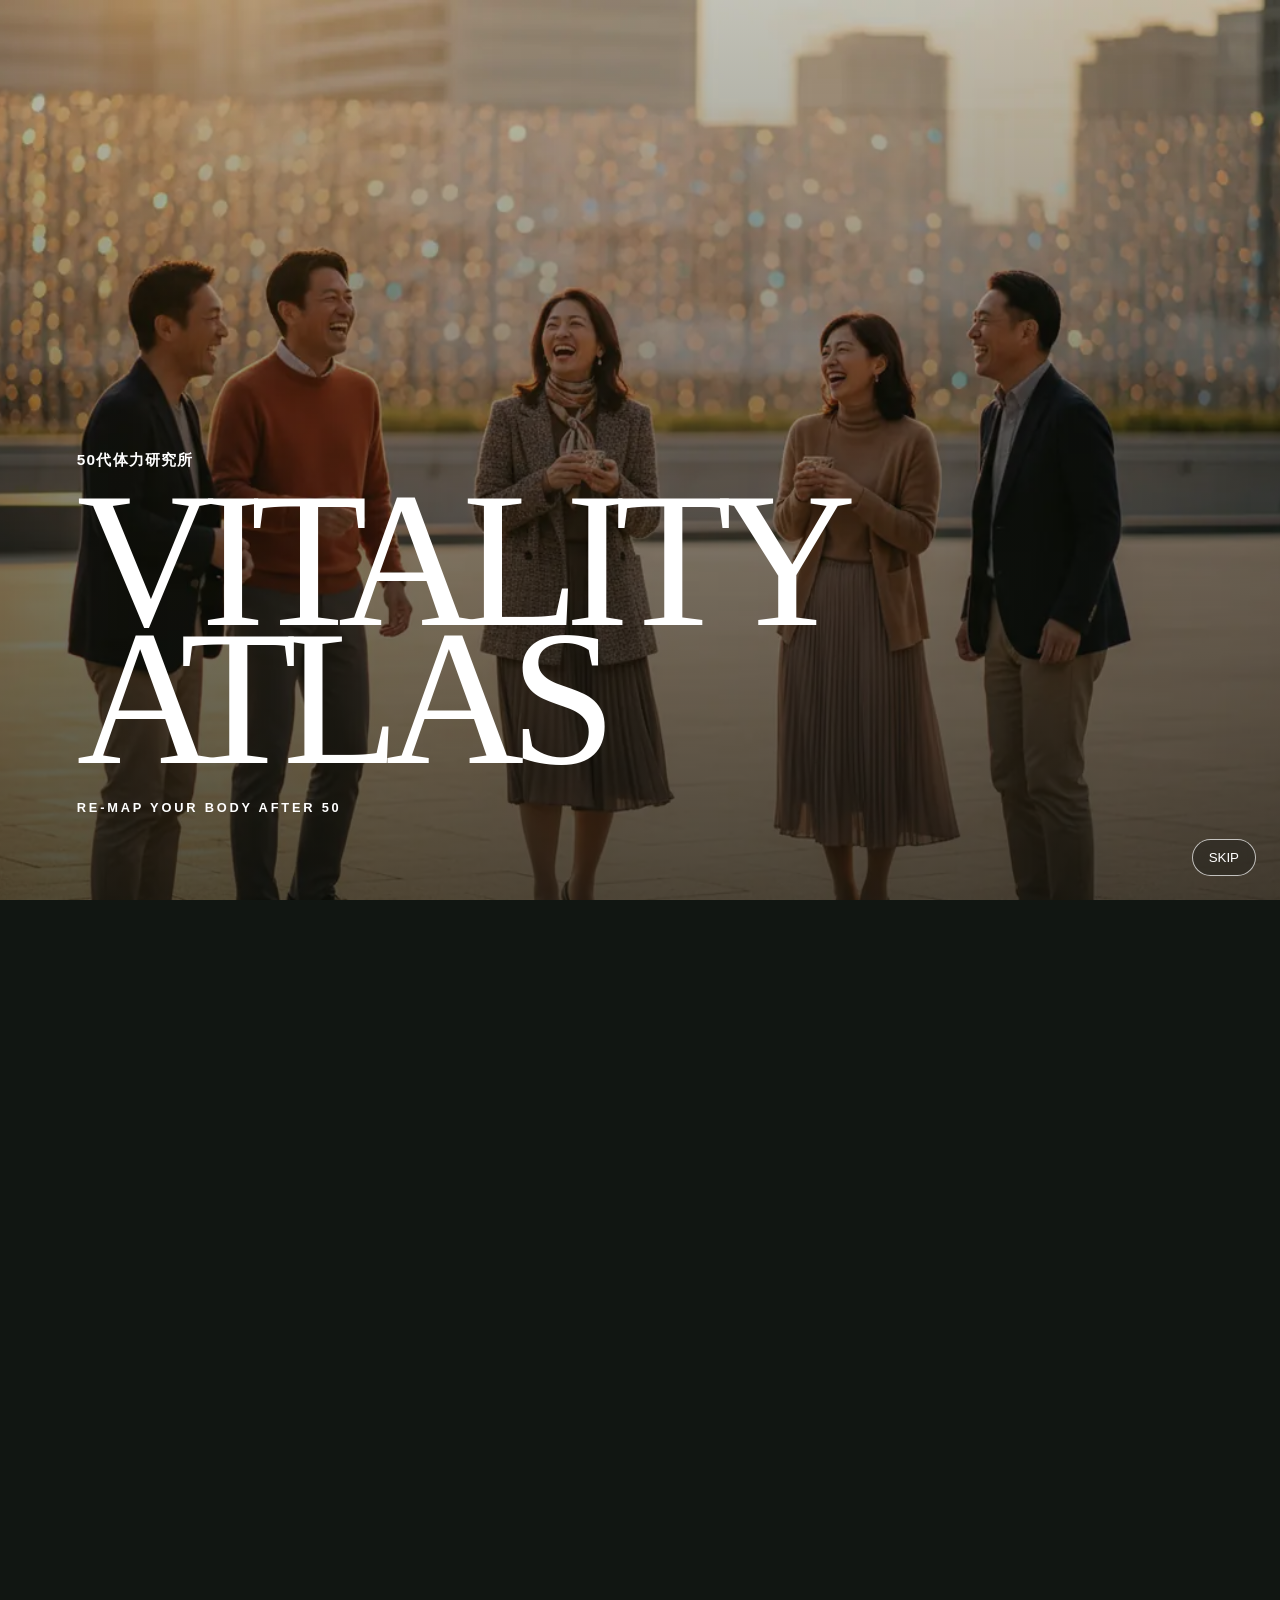
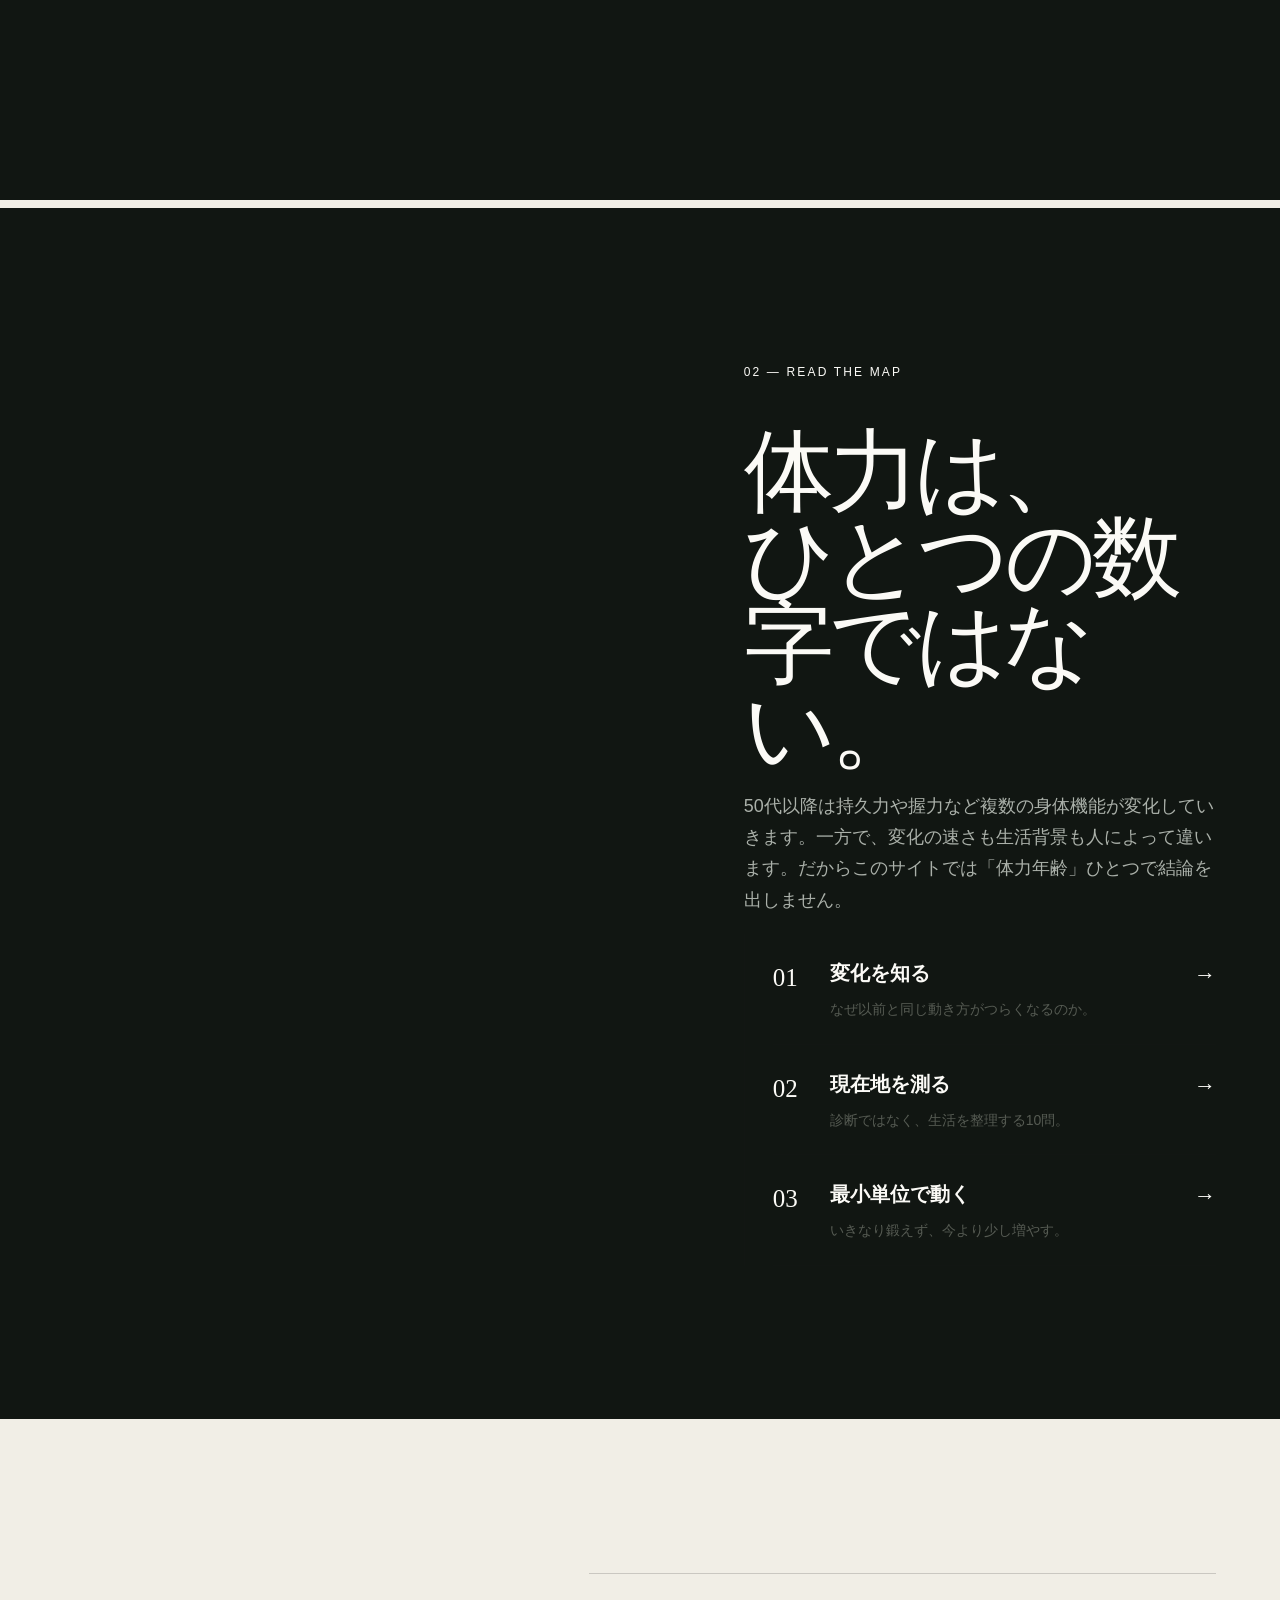
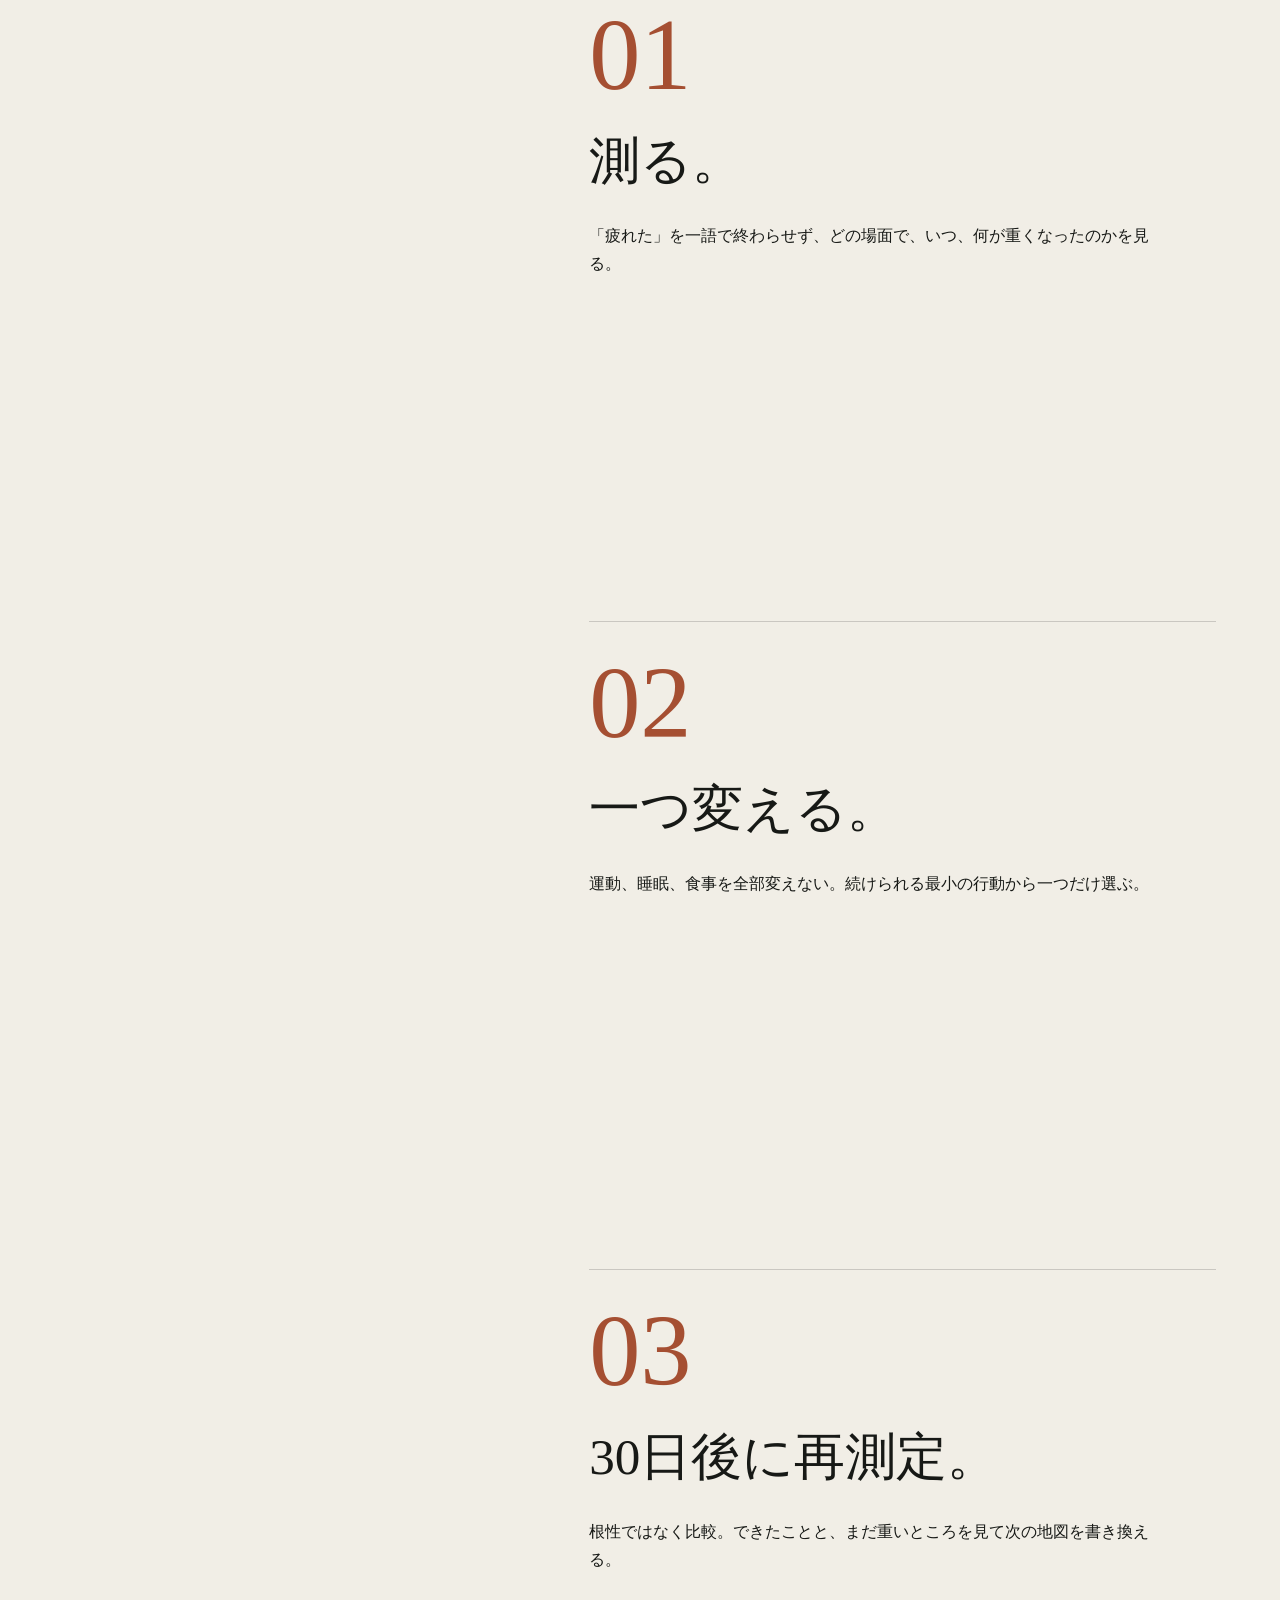
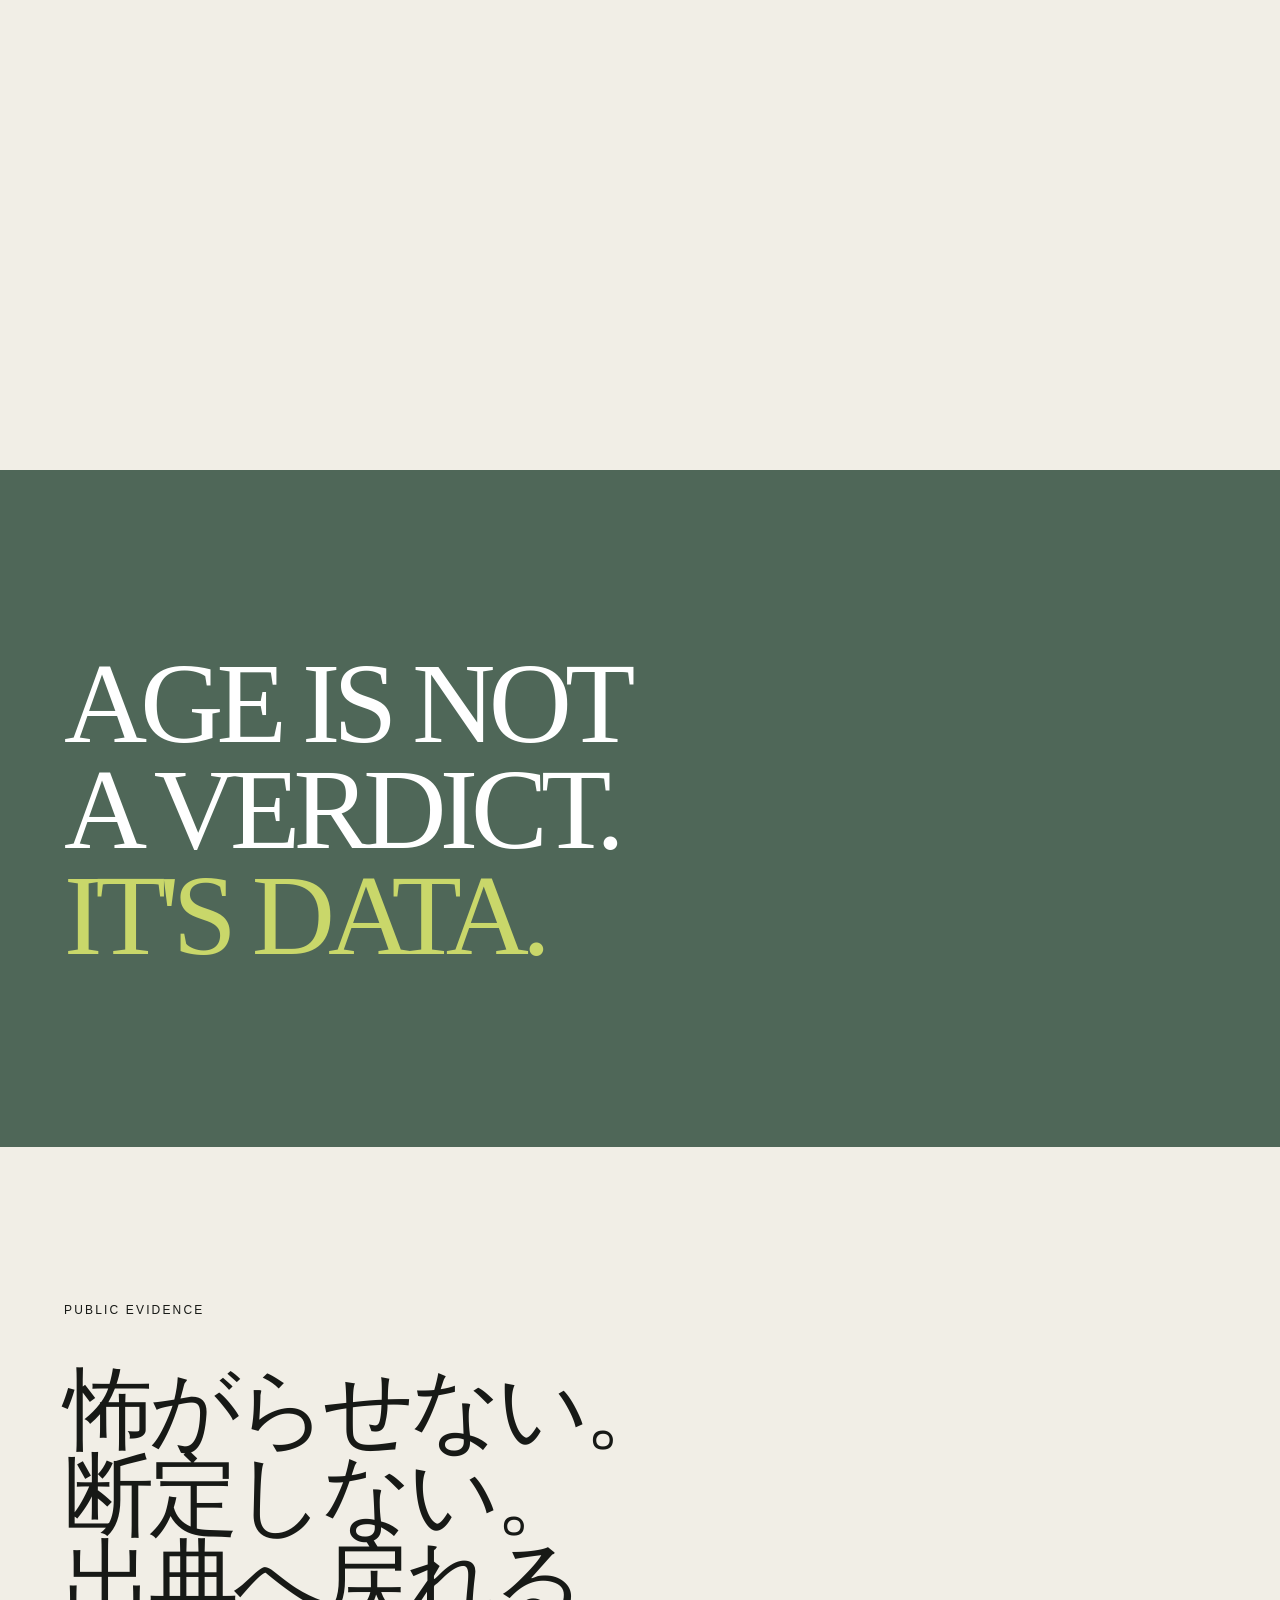
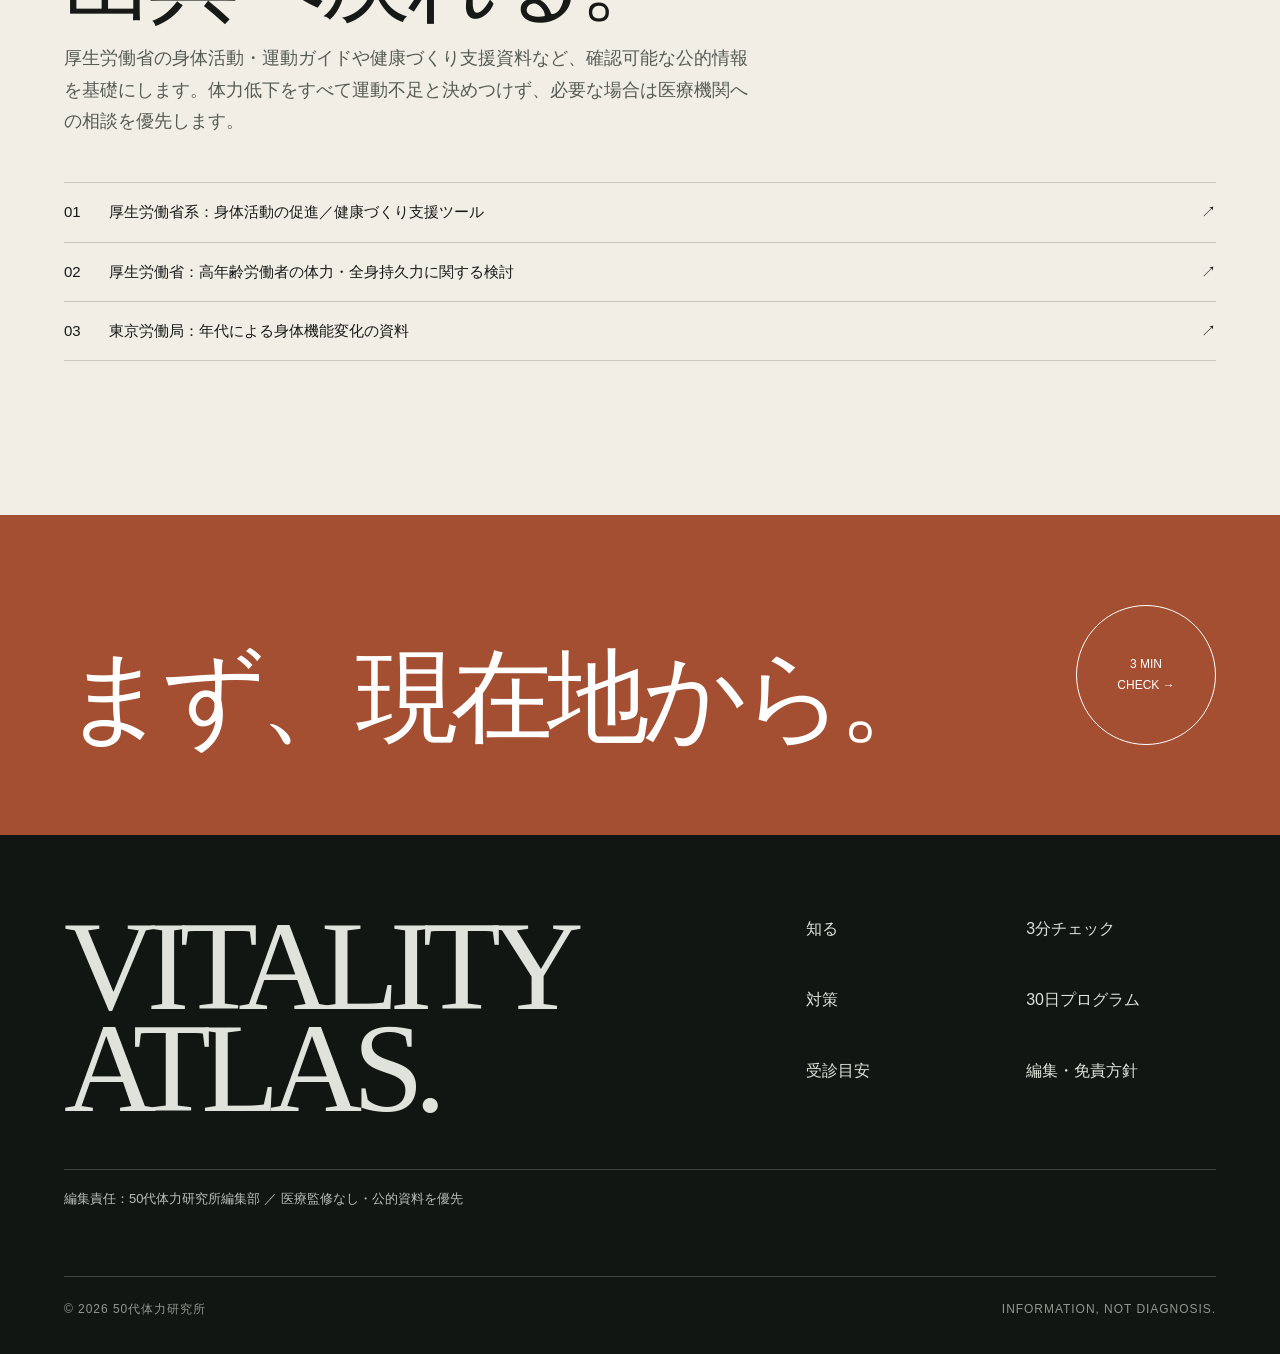
==== commit 0d6b311a: "Restore original cinematic opening video" ====
--- a/index.html
+++ b/index.html
@@ -1 +1 @@
-<!doctype html><html lang="ja"><head><meta charset="utf-8"><meta name="viewport" content="width=device-width,initial-scale=1"><title>50代体力研究所｜VITALITY ATLAS</title><meta name="description" content="50代で感じ始める体力の変化を、筋力・持久力・睡眠・生活リズムに分けて読み解き、無理なく立て直すための実践メディア。"><link rel="canonical" href="https://oosaka0123-sudo.github.io/50plus-vitality-jp/"><meta property="og:type" content="website"><meta property="og:title" content="50代体力研究所｜VITALITY ATLAS"><meta property="og:description" content="衰えを怖がる前に、身体の現在地を測り直す。"><meta property="og:url" content="https://oosaka0123-sudo.github.io/50plus-vitality-jp/"><meta property="og:image" content="https://oosaka0123-sudo.github.io/50plus-vitality-jp/assets/og-image.png"><meta name="twitter:card" content="summary_large_image"><meta name="theme-color" content="#111612"><meta name="author" content="50代体力研究所編集部"><link rel="icon" href="assets/favicon.svg" type="image/svg+xml"><link rel="manifest" href="manifest.webmanifest"><link rel="stylesheet" href="assets/style.css"><script type="application/ld+json">{"@context":"https://schema.org","@type":"WebSite","name":"50代体力研究所","alternateName":"VITALITY ATLAS","url":"https://oosaka0123-sudo.github.io/50plus-vitality-jp/","description":"50代の体力変化を理解し、生活を無理なく再設計する実用メディア"}</script></head><body><a class="skip" href="#main">本文へ移動</a><div class="page-transition" aria-hidden="true"></div><div class="opening" aria-label="オープニング"><div class="opening-inner"><span class="opening-mark">50+</span><div class="opening-line"></div><div class="opening-copy"><span>VITALITY ATLAS</span><span>RE-MAP YOUR BODY / 2026</span></div></div><button class="skip-open" type="button">SKIP</button></div><header class="site-head"><a class="logo" href="./">50代体力研究所<small>VITALITY ATLAS</small></a><nav class="desk-nav" aria-label="主要ナビゲーション"><a href="learn/">知る</a><a href="check/">測る</a><a href="action/">動く</a><a href="program/">30日</a><a href="medical/">見極める</a><a href="about/">方針</a></nav><button class="menu-btn" type="button" aria-label="メニューを開く" aria-expanded="false"><span></span></button></header><div class="menu-panel" aria-hidden="true" inert><nav><a href="./">00 / HOME</a><a href="learn/">01 / LEARN</a><a href="check/">02 / CHECK</a><a href="action/">03 / ACTION</a><a href="program/">04 / 30 DAYS</a><a href="medical/">05 / MEDICAL</a><a href="about/">06 / ABOUT</a></nav><div class="menu-meta">50–59歳の「なんとなく衰えた」を、測れる言葉に変える。</div></div><main id="main"><section class="hero hero-dark hero-photo"><div class="hero-intro"><div class="kicker">RE-MAP YOUR BODY AFTER 50</div><h1><span class="outline">衰え</span>は、<br>地図にできる。</h1></div><div class="hero-photo-media"><picture><source media="(max-width:560px)" srcset="assets/photos/hero-community-plaza-640.webp"><img src="assets/photos/hero-community-plaza-1280.webp" alt="50代以降の活動的な暮らしをイメージした屋外の交流風景" width="1280" height="853" fetchpriority="high"></picture></div><div class="hero-bottom"><p class="hero-lead">疲れやすさ、階段、朝の重さ。ひとまとめに「年齢」で片づけず、筋力・持久力・睡眠・生活リズムへ分解する。50代の身体を、もう一度読み直すためのアトラスです。</p><a class="hero-cta" href="check/">3分で現在地を測る <b aria-hidden="true">→</b></a></div><div class="hero-index">PHOTO / ACTIVE LIFE AFTER 50</div></section><section class="section"><div class="section-label">01 — THE SHIFT</div><p class="copy-xl reveal">20代の身体へ戻すのではない。<br>50代の身体を、<strong>使える状態に再設計する。</strong></p><div class="measure-grid reveal"><article class="measure"><small>MUSCLE / ACTIVITY</small><div class="measure-num">01</div><p>立つ、歩く、持つ。日常で必要な力を「筋トレをしているか」だけで判断しない。</p></article><article class="measure"><small>CARDIO / ENDURANCE</small><div class="measure-num">02</div><p>息切れと疲れやすさを分け、全身持久力という視点から現在地を整理する。</p></article><article class="measure"><small>RECOVERY / RHYTHM</small><div class="measure-num">03</div><p>寝ても取れない疲れを、睡眠時間だけでなく生活のリズムまで含めて見直す。</p></article></div></section><section class="section section-dark"><div class="atlas-split"><div class="atlas-art clip-reveal"><img src="assets/visuals/learn.svg" alt="活動量・回復・体力を線で表した抽象グラフ"></div><div><div class="section-label">02 — READ THE MAP</div><h2 class="display reveal">体力は、<br>ひとつの数字ではない。</h2><p class="body-copy reveal">50代以降は持久力や握力など複数の身体機能が変化していきます。一方で、変化の速さも生活背景も人によって違います。だからこのサイトでは「体力年齢」ひとつで結論を出しません。</p><div class="rail reveal"><div class="rail-item"><a href="learn/"><span class="n">01</span><span><h3>変化を知る</h3><p>なぜ以前と同じ動き方がつらくなるのか。</p></span><span class="arr">→</span></a></div><div class="rail-item"><a href="check/"><span class="n">02</span><span><h3>現在地を測る</h3><p>診断ではなく、生活を整理する10問。</p></span><span class="arr">→</span></a></div><div class="rail-item"><a href="action/"><span class="n">03</span><span><h3>最小単位で動く</h3><p>いきなり鍛えず、今より少し増やす。</p></span><span class="arr">→</span></a></div></div></div></div></section><section class="section"><div class="sticky-story"><div class="sticky-visual clip-reveal"><img src="assets/visuals/action.svg" alt="小さな行動を段階的に積み上げる図"></div><div><article class="story-step reveal"><div class="stepno">01</div><h3>測る。</h3><p>「疲れた」を一語で終わらせず、どの場面で、いつ、何が重くなったのかを見る。</p></article><article class="story-step reveal"><div class="stepno">02</div><h3>一つ変える。</h3><p>運動、睡眠、食事を全部変えない。続けられる最小の行動から一つだけ選ぶ。</p></article><article class="story-step reveal"><div class="stepno">03</div><h3>30日後に再測定。</h3><p>根性ではなく比較。できたことと、まだ重いところを見て次の地図を書き換える。</p></article></div></div></section><section class="quote-band"><p class="reveal">AGE IS NOT<br>A VERDICT.<br><em>IT'S DATA.</em></p></section><section class="section"><div class="section-label">PUBLIC EVIDENCE</div><h2 class="display reveal">怖がらせない。<br>断定しない。<br>出典へ戻れる。</h2><p class="body-copy reveal">厚生労働省の身体活動・運動ガイドや健康づくり支援資料など、確認可能な公的情報を基礎にします。体力低下をすべて運動不足と決めつけず、必要な場合は医療機関への相談を優先します。</p><div class="source-list reveal"><a href="https://kennet.mhlw.go.jp/tools/tools_physical/index" target="_blank" rel="noopener"><span>01</span><span>厚生労働省系：身体活動の促進／健康づくり支援ツール</span><span>↗</span></a><a href="https://www.mhlw.go.jp/stf/newpage_69340.html" target="_blank" rel="noopener"><span>02</span><span>厚生労働省：高年齢労働者の体力・全身持久力に関する検討</span><span>↗</span></a><a href="https://jsite.mhlw.go.jp/tokyo-roudoukyoku/healthy_body.html" target="_blank" rel="noopener"><span>03</span><span>東京労働局：年代による身体機能変化の資料</span><span>↗</span></a></div></section><section class="cta-band"><h2>まず、現在地から。</h2><a class="circle-link" href="check/">3 MIN<br>CHECK →</a></section></main><footer class="footer"><div class="footer-top"><div class="footer-word">VITALITY<br>ATLAS.</div><nav><a href="learn/">知る</a><a href="check/">3分チェック</a><a href="action/">対策</a><a href="program/">30日プログラム</a><a href="medical/">受診目安</a><a href="about/">編集・免責方針</a></nav></div><div class="editorial-note">編集責任：50代体力研究所編集部 ／ 医療監修なし・公的資料を優先</div><div class="footer-bottom"><span>© 2026 50代体力研究所</span><span>INFORMATION, NOT DIAGNOSIS.</span></div></footer><script src="assets/app.js"></script></body></html>+<!doctype html><html lang="ja"><head><meta charset="utf-8"><meta name="viewport" content="width=device-width,initial-scale=1"><title>50代体力研究所｜VITALITY ATLAS</title><meta name="description" content="50代で感じ始める体力の変化を、筋力・持久力・睡眠・生活リズムに分けて読み解き、無理なく立て直すための実践メディア。"><link rel="canonical" href="https://oosaka0123-sudo.github.io/50plus-vitality-jp/"><meta property="og:type" content="website"><meta property="og:title" content="50代体力研究所｜VITALITY ATLAS"><meta property="og:description" content="衰えを怖がる前に、身体の現在地を測り直す。"><meta property="og:url" content="https://oosaka0123-sudo.github.io/50plus-vitality-jp/"><meta property="og:image" content="https://oosaka0123-sudo.github.io/50plus-vitality-jp/assets/og-image.png"><meta name="twitter:card" content="summary_large_image"><meta name="theme-color" content="#111612"><meta name="author" content="50代体力研究所編集部"><link rel="icon" href="assets/favicon.svg" type="image/svg+xml"><link rel="manifest" href="manifest.webmanifest"><link rel="stylesheet" href="assets/style.css"><script type="application/ld+json">{"@context":"https://schema.org","@type":"WebSite","name":"50代体力研究所","alternateName":"VITALITY ATLAS","url":"https://oosaka0123-sudo.github.io/50plus-vitality-jp/","description":"50代の体力変化を理解し、生活を無理なく再設計する実用メディア"}</script></head><body><a class="skip" href="#main">本文へ移動</a><div class="page-transition" aria-hidden="true"></div><div class="opening" aria-label="オープニング"><video class="opening-video" muted playsinline preload="metadata" poster="assets/photos/hero-community-plaza-1280.webp" aria-hidden="true" tabindex="-1" data-src="assets/hero-loop.mp4"></video><div class="opening-shade" aria-hidden="true"></div><div class="opening-brand"><span class="opening-kicker">50代体力研究所</span><strong>VITALITY<br>ATLAS</strong><span>RE-MAP YOUR BODY AFTER 50</span></div><button class="skip-open" type="button">SKIP</button></div><header class="site-head"><a class="logo" href="./">50代体力研究所<small>VITALITY ATLAS</small></a><nav class="desk-nav" aria-label="主要ナビゲーション"><a href="learn/">知る</a><a href="check/">測る</a><a href="action/">動く</a><a href="program/">30日</a><a href="medical/">見極める</a><a href="about/">方針</a></nav><button class="menu-btn" type="button" aria-label="メニューを開く" aria-expanded="false"><span></span></button></header><div class="menu-panel" aria-hidden="true" inert><nav><a href="./">00 / HOME</a><a href="learn/">01 / LEARN</a><a href="check/">02 / CHECK</a><a href="action/">03 / ACTION</a><a href="program/">04 / 30 DAYS</a><a href="medical/">05 / MEDICAL</a><a href="about/">06 / ABOUT</a></nav><div class="menu-meta">50–59歳の「なんとなく衰えた」を、測れる言葉に変える。</div></div><main id="main"><section class="hero hero-dark hero-photo"><div class="hero-intro"><div class="kicker">RE-MAP YOUR BODY AFTER 50</div><h1><span class="outline">衰え</span>は、<br>地図にできる。</h1></div><div class="hero-photo-media"><picture><source media="(max-width:560px)" srcset="assets/photos/hero-community-plaza-640.webp"><img src="assets/photos/hero-community-plaza-1280.webp" alt="50代以降の活動的な暮らしをイメージした屋外の交流風景" width="1280" height="853" fetchpriority="high"></picture></div><div class="hero-bottom"><p class="hero-lead">疲れやすさ、階段、朝の重さ。ひとまとめに「年齢」で片づけず、筋力・持久力・睡眠・生活リズムへ分解する。50代の身体を、もう一度読み直すためのアトラスです。</p><a class="hero-cta" href="check/">3分で現在地を測る <b aria-hidden="true">→</b></a></div><div class="hero-index">PHOTO / ACTIVE LIFE AFTER 50</div></section><section class="section"><div class="section-label">01 — THE SHIFT</div><p class="copy-xl reveal">20代の身体へ戻すのではない。<br>50代の身体を、<strong>使える状態に再設計する。</strong></p><div class="measure-grid reveal"><article class="measure"><small>MUSCLE / ACTIVITY</small><div class="measure-num">01</div><p>立つ、歩く、持つ。日常で必要な力を「筋トレをしているか」だけで判断しない。</p></article><article class="measure"><small>CARDIO / ENDURANCE</small><div class="measure-num">02</div><p>息切れと疲れやすさを分け、全身持久力という視点から現在地を整理する。</p></article><article class="measure"><small>RECOVERY / RHYTHM</small><div class="measure-num">03</div><p>寝ても取れない疲れを、睡眠時間だけでなく生活のリズムまで含めて見直す。</p></article></div></section><section class="section section-dark"><div class="atlas-split"><div class="atlas-art clip-reveal"><img src="assets/visuals/learn.svg" alt="活動量・回復・体力を線で表した抽象グラフ"></div><div><div class="section-label">02 — READ THE MAP</div><h2 class="display reveal">体力は、<br>ひとつの数字ではない。</h2><p class="body-copy reveal">50代以降は持久力や握力など複数の身体機能が変化していきます。一方で、変化の速さも生活背景も人によって違います。だからこのサイトでは「体力年齢」ひとつで結論を出しません。</p><div class="rail reveal"><div class="rail-item"><a href="learn/"><span class="n">01</span><span><h3>変化を知る</h3><p>なぜ以前と同じ動き方がつらくなるのか。</p></span><span class="arr">→</span></a></div><div class="rail-item"><a href="check/"><span class="n">02</span><span><h3>現在地を測る</h3><p>診断ではなく、生活を整理する10問。</p></span><span class="arr">→</span></a></div><div class="rail-item"><a href="action/"><span class="n">03</span><span><h3>最小単位で動く</h3><p>いきなり鍛えず、今より少し増やす。</p></span><span class="arr">→</span></a></div></div></div></div></section><section class="section"><div class="sticky-story"><div class="sticky-visual clip-reveal"><img src="assets/visuals/action.svg" alt="小さな行動を段階的に積み上げる図"></div><div><article class="story-step reveal"><div class="stepno">01</div><h3>測る。</h3><p>「疲れた」を一語で終わらせず、どの場面で、いつ、何が重くなったのかを見る。</p></article><article class="story-step reveal"><div class="stepno">02</div><h3>一つ変える。</h3><p>運動、睡眠、食事を全部変えない。続けられる最小の行動から一つだけ選ぶ。</p></article><article class="story-step reveal"><div class="stepno">03</div><h3>30日後に再測定。</h3><p>根性ではなく比較。できたことと、まだ重いところを見て次の地図を書き換える。</p></article></div></div></section><section class="quote-band"><p class="reveal">AGE IS NOT<br>A VERDICT.<br><em>IT'S DATA.</em></p></section><section class="section"><div class="section-label">PUBLIC EVIDENCE</div><h2 class="display reveal">怖がらせない。<br>断定しない。<br>出典へ戻れる。</h2><p class="body-copy reveal">厚生労働省の身体活動・運動ガイドや健康づくり支援資料など、確認可能な公的情報を基礎にします。体力低下をすべて運動不足と決めつけず、必要な場合は医療機関への相談を優先します。</p><div class="source-list reveal"><a href="https://kennet.mhlw.go.jp/tools/tools_physical/index" target="_blank" rel="noopener"><span>01</span><span>厚生労働省系：身体活動の促進／健康づくり支援ツール</span><span>↗</span></a><a href="https://www.mhlw.go.jp/stf/newpage_69340.html" target="_blank" rel="noopener"><span>02</span><span>厚生労働省：高年齢労働者の体力・全身持久力に関する検討</span><span>↗</span></a><a href="https://jsite.mhlw.go.jp/tokyo-roudoukyoku/healthy_body.html" target="_blank" rel="noopener"><span>03</span><span>東京労働局：年代による身体機能変化の資料</span><span>↗</span></a></div></section><section class="cta-band"><h2>まず、現在地から。</h2><a class="circle-link" href="check/">3 MIN<br>CHECK →</a></section></main><footer class="footer"><div class="footer-top"><div class="footer-word">VITALITY<br>ATLAS.</div><nav><a href="learn/">知る</a><a href="check/">3分チェック</a><a href="action/">対策</a><a href="program/">30日プログラム</a><a href="medical/">受診目安</a><a href="about/">編集・免責方針</a></nav></div><div class="editorial-note">編集責任：50代体力研究所編集部 ／ 医療監修なし・公的資料を優先</div><div class="footer-bottom"><span>© 2026 50代体力研究所</span><span>INFORMATION, NOT DIAGNOSIS.</span></div></footer><script src="assets/app.js"></script></body></html>
--- a/assets/style.css
+++ b/assets/style.css
@@ -23,3 +23,21 @@
 .hero-photo .hero-index{right:24px;bottom:22px;color:rgba(255,255,255,.72)}
 @media(max-width:900px){.hero-photo{grid-template-columns:1fr;grid-template-rows:auto auto auto;min-height:auto;padding:112px var(--mx) 42px;gap:0}.hero-photo .hero-intro{grid-column:1;grid-row:1;align-self:auto}.hero-photo .hero-intro h1{font-size:clamp(60px,17vw,94px);line-height:.9;margin:18px 0 28px}.hero-photo-media{grid-column:1;grid-row:2;width:calc(100% + (var(--mx) * 2));margin-left:calc(var(--mx) * -1);height:52vh;min-height:360px;border-left:0;border-right:0}.hero-photo .hero-bottom{grid-column:1;grid-row:3;padding-top:30px}.hero-photo .hero-lead{font-size:18px;line-height:1.95;max-width:none}.hero-photo .hero-index{display:none}}
 @media(max-width:560px){.hero-photo{padding-top:110px;padding-bottom:34px}.hero-photo .kicker{font-size:11px;letter-spacing:.16em}.hero-photo .hero-intro h1{font-size:clamp(58px,17vw,78px);line-height:.92;letter-spacing:-.06em}.hero-photo-media{height:46vh;min-height:320px}.hero-photo .hero-lead{font-size:17px;line-height:1.9}.hero-photo .hero-cta{margin-top:24px}.hero-photo .outline{-webkit-text-stroke:1px currentColor}}
+/* Photography pass: photos are primary, diagrams are explanatory */
+.page-hero-art.photo-hero{overflow:hidden;border:1px solid rgba(255,255,255,.18);background:#0d120f}
+.page-hero-art.photo-hero picture,.page-hero-art.photo-hero img{display:block;width:100%;height:100%}
+.page-hero-art.photo-hero img{object-fit:cover;object-position:center;filter:saturate(.88) contrast(1.03)}
+@media(max-width:900px){.page-hero{display:grid;grid-template-columns:1fr;gap:24px;padding-top:112px}.page-hero-copy{order:1}.page-hero-art.photo-hero{order:2;height:48vh;min-height:320px;width:calc(100% + (var(--mx)*2));margin-left:calc(var(--mx)*-1);border-left:0;border-right:0}.page-hero .page-no{display:none}}
+@media(max-width:560px){.page-hero{padding-top:104px;gap:20px}.page-hero h1{font-size:clamp(52px,15vw,72px);line-height:.94;margin:14px 0 18px}.page-hero .body-copy{font-size:17px;line-height:1.9}.page-hero-art.photo-hero{height:42vh;min-height:290px}.page-hero-art.photo-hero img{object-position:center center}}
+
+/* Cinematic opening restored from original 50PLUS */
+.opening{overflow:hidden;background:var(--dark)}
+.opening-video{position:absolute;inset:0;width:100%;height:100%;object-fit:cover;object-position:center}
+.opening-shade{position:absolute;inset:0;background:linear-gradient(180deg,rgba(8,12,9,.24),rgba(8,12,9,.7))}
+.opening-brand{position:relative;z-index:2;width:min(88vw,1180px);display:grid;align-content:end;min-height:100svh;padding:10vh 0 9vh;color:#fff}
+.opening-brand .opening-kicker{font-size:clamp(13px,1.2vw,18px);font-weight:800;letter-spacing:.08em;margin-bottom:18px}
+.opening-brand strong{font-family:var(--serif);font-size:clamp(72px,15vw,220px);line-height:.72;font-weight:400;letter-spacing:-.075em}
+.opening-brand>span:last-child{margin-top:28px;font-size:clamp(11px,1vw,15px);font-weight:700;letter-spacing:.22em}
+.opening .skip-open{z-index:3;border-color:rgba(255,255,255,.7);background:rgba(10,14,11,.28);backdrop-filter:blur(8px)}
+@media(max-width:560px){.opening-brand{padding:12vh 22px 10vh}.opening-brand strong{font-size:clamp(64px,23vw,96px);line-height:.78}.opening-brand>span:last-child{font-size:10px;letter-spacing:.14em}.opening .skip-open{right:18px;bottom:18px}}
+@media(prefers-reduced-motion:reduce){.opening-video{display:none}.opening{background:var(--dark)}}
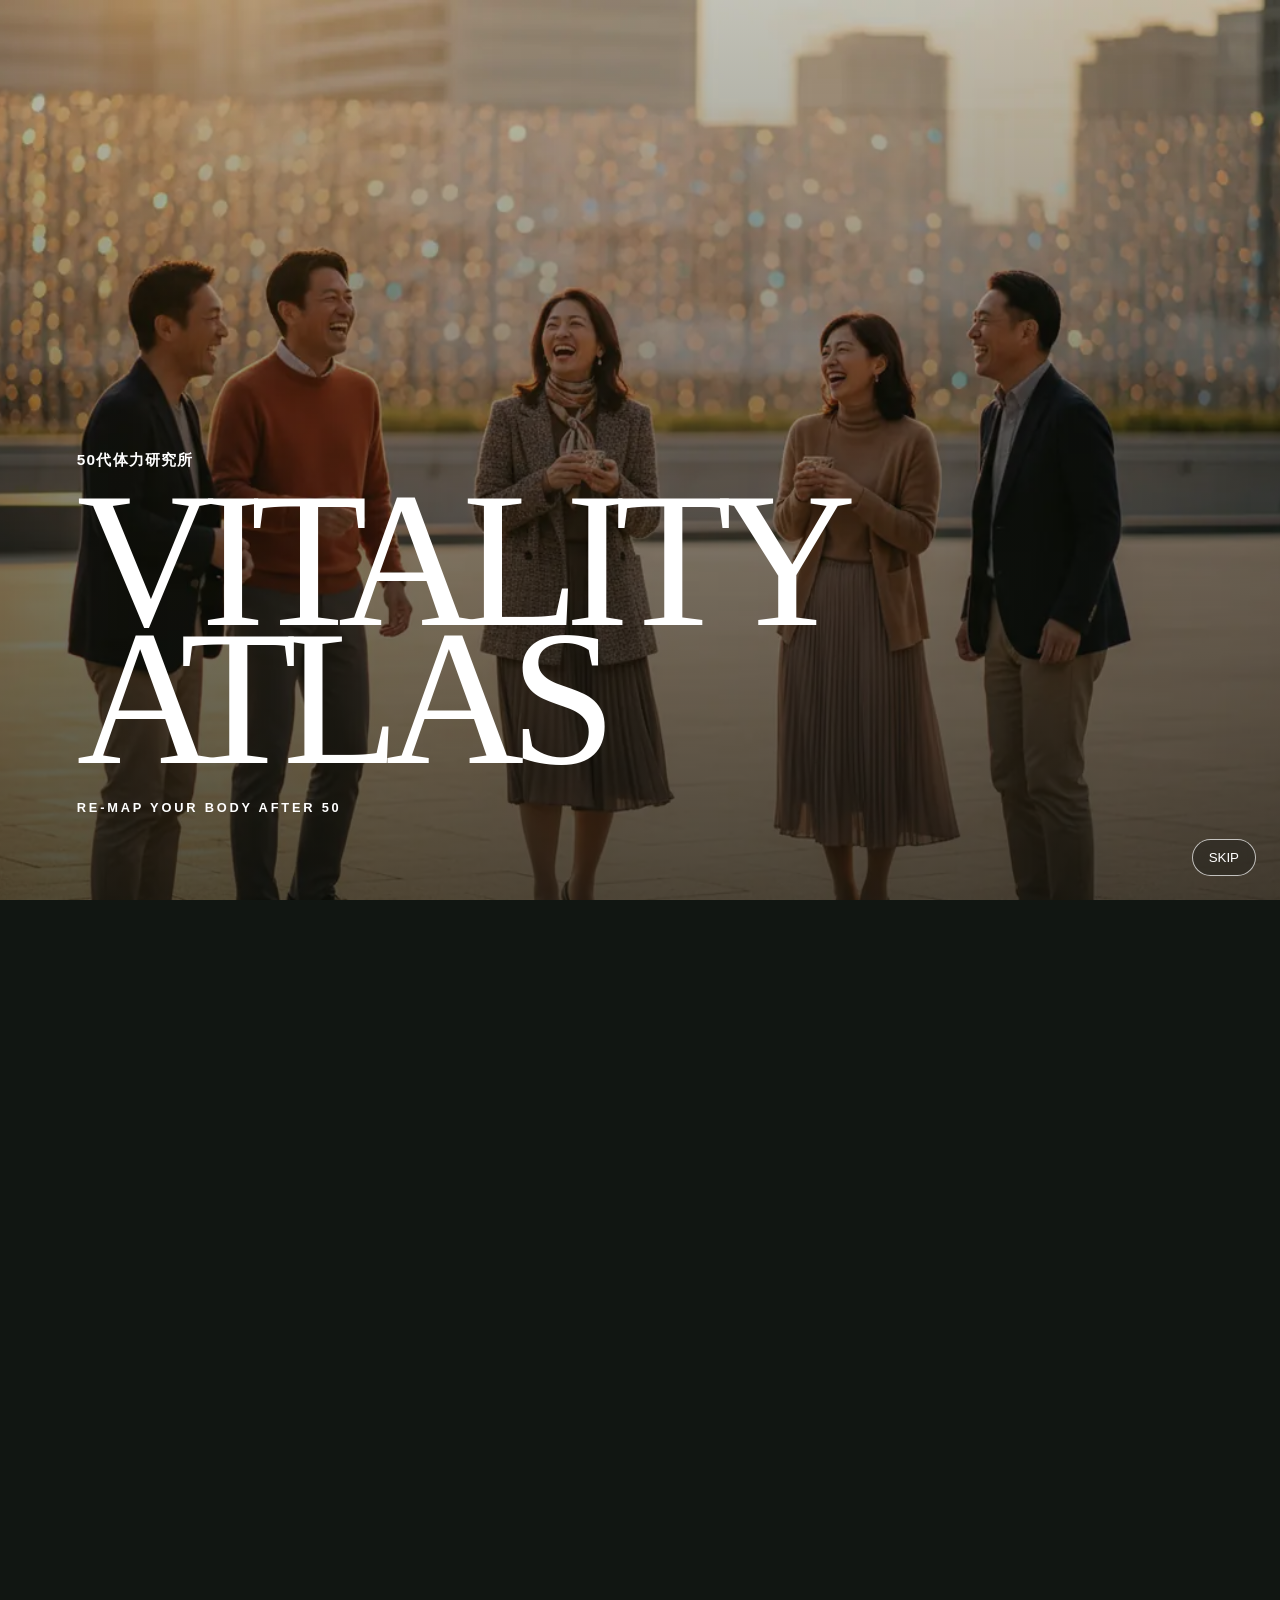
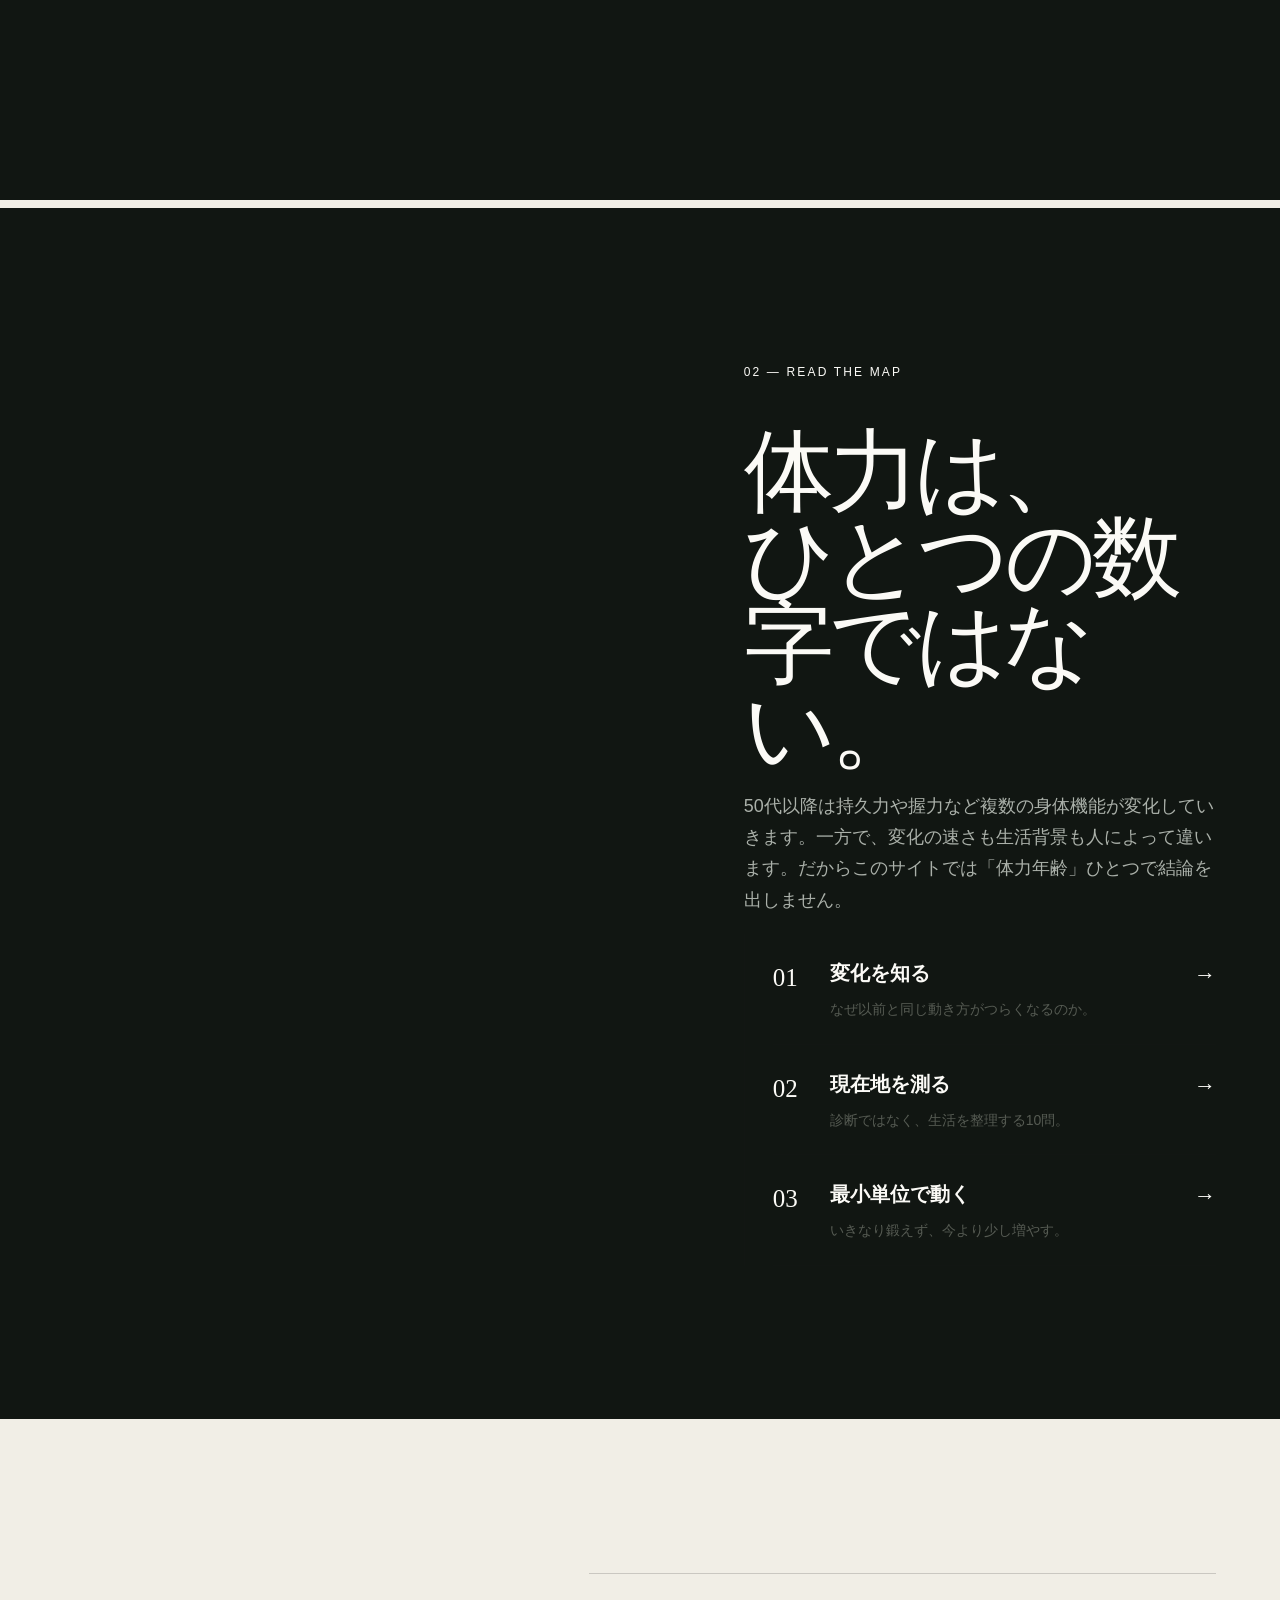
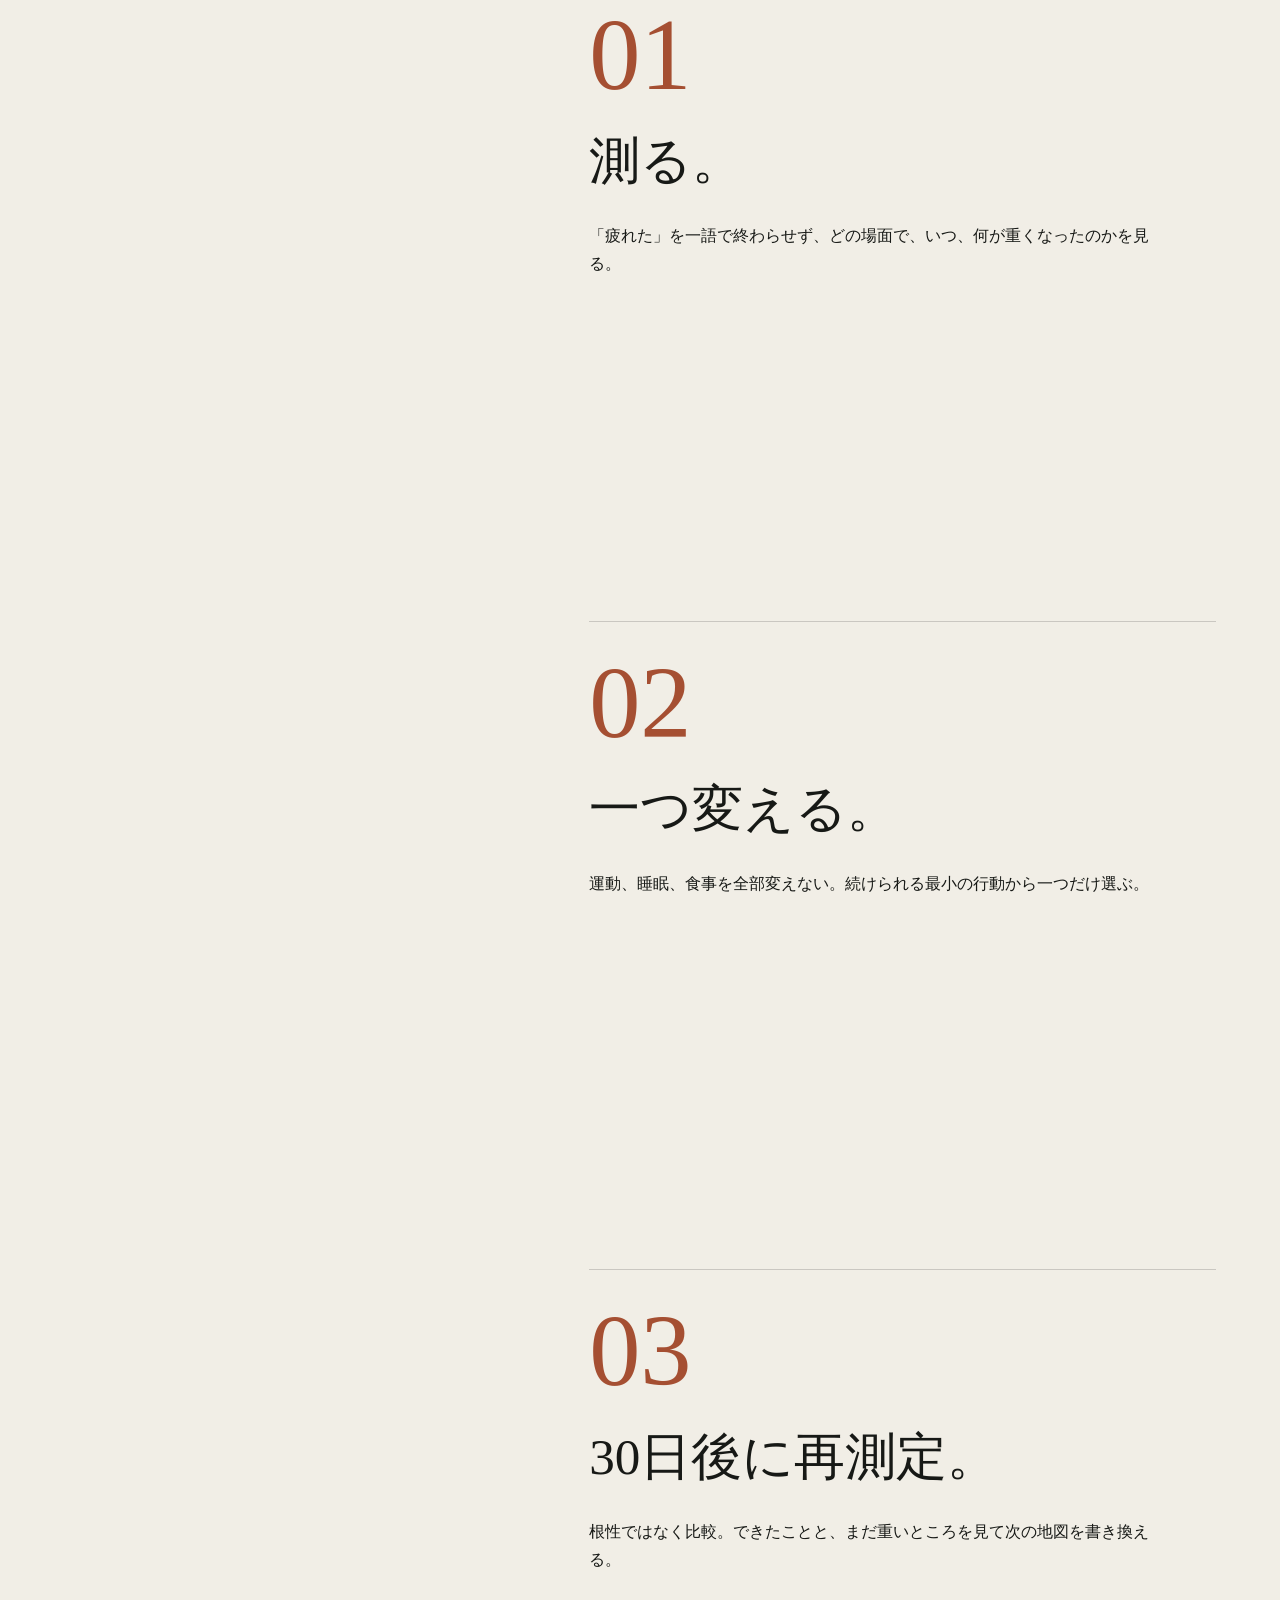
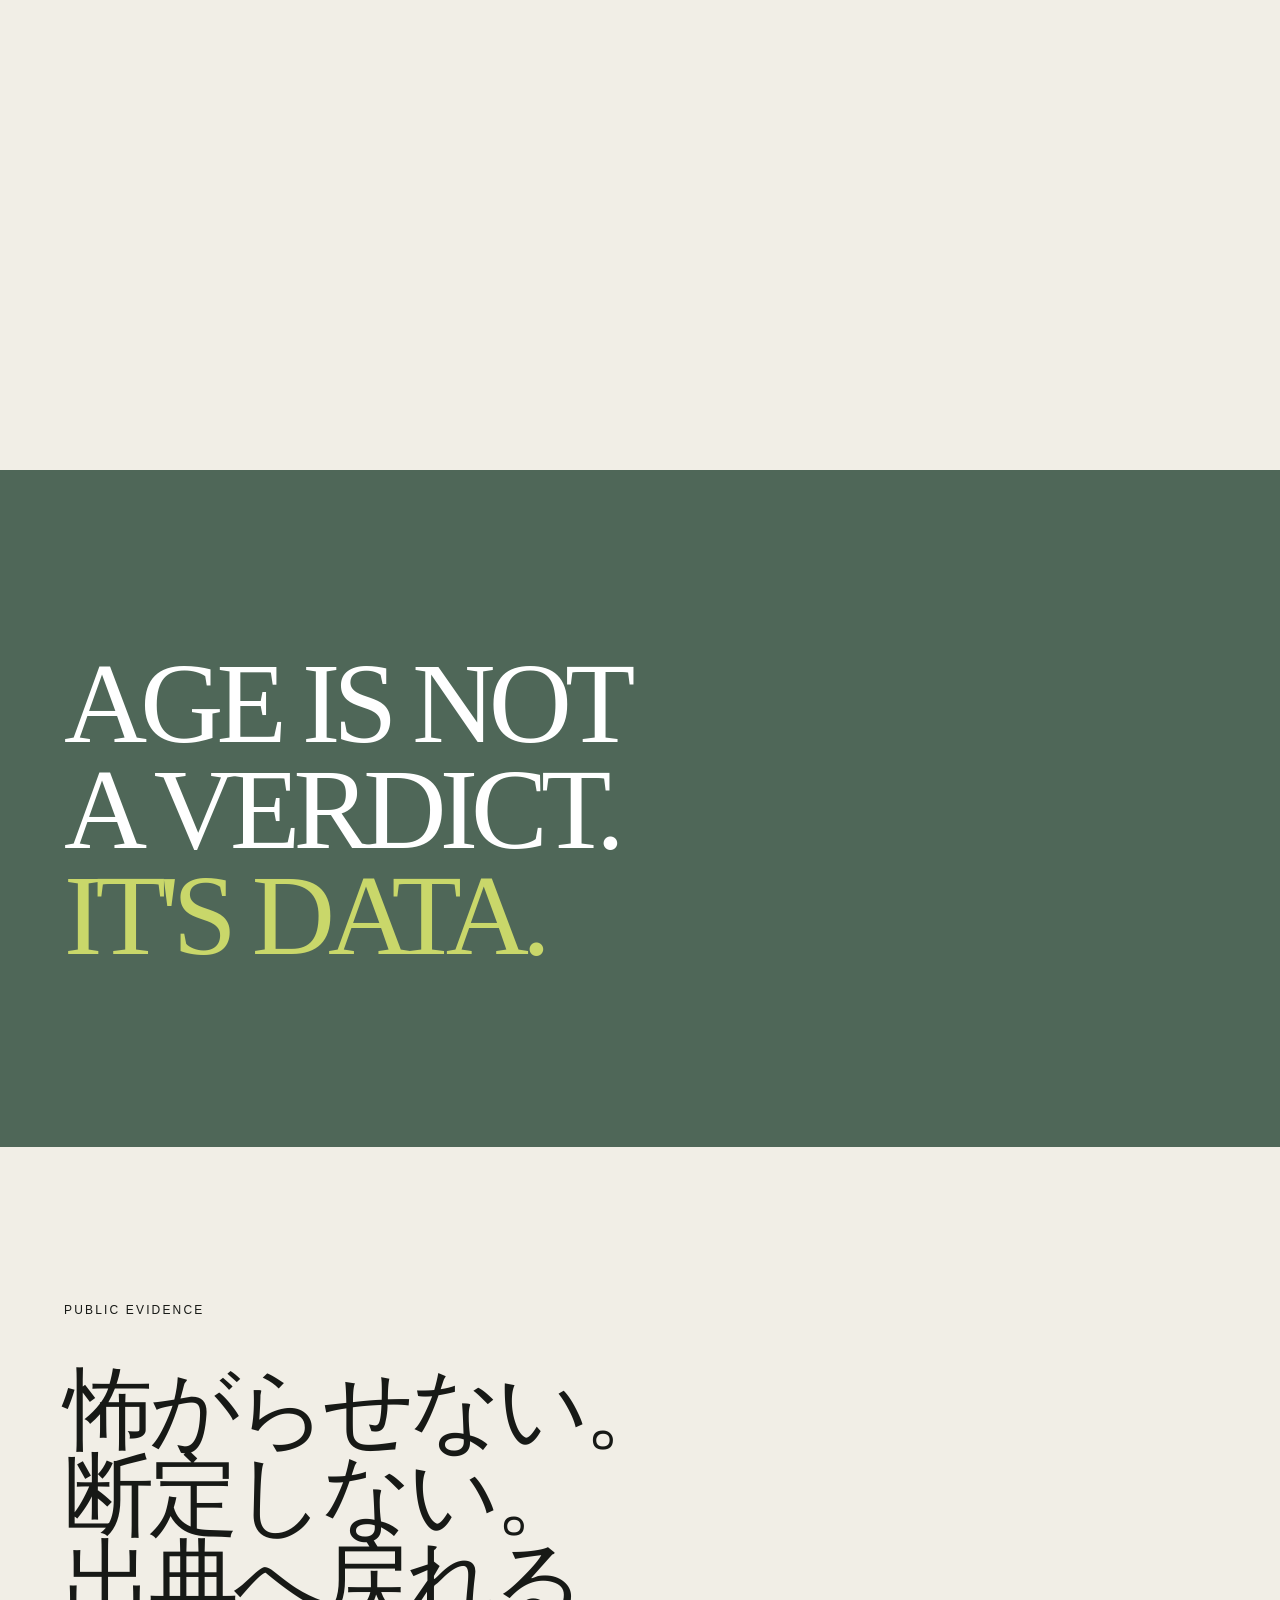
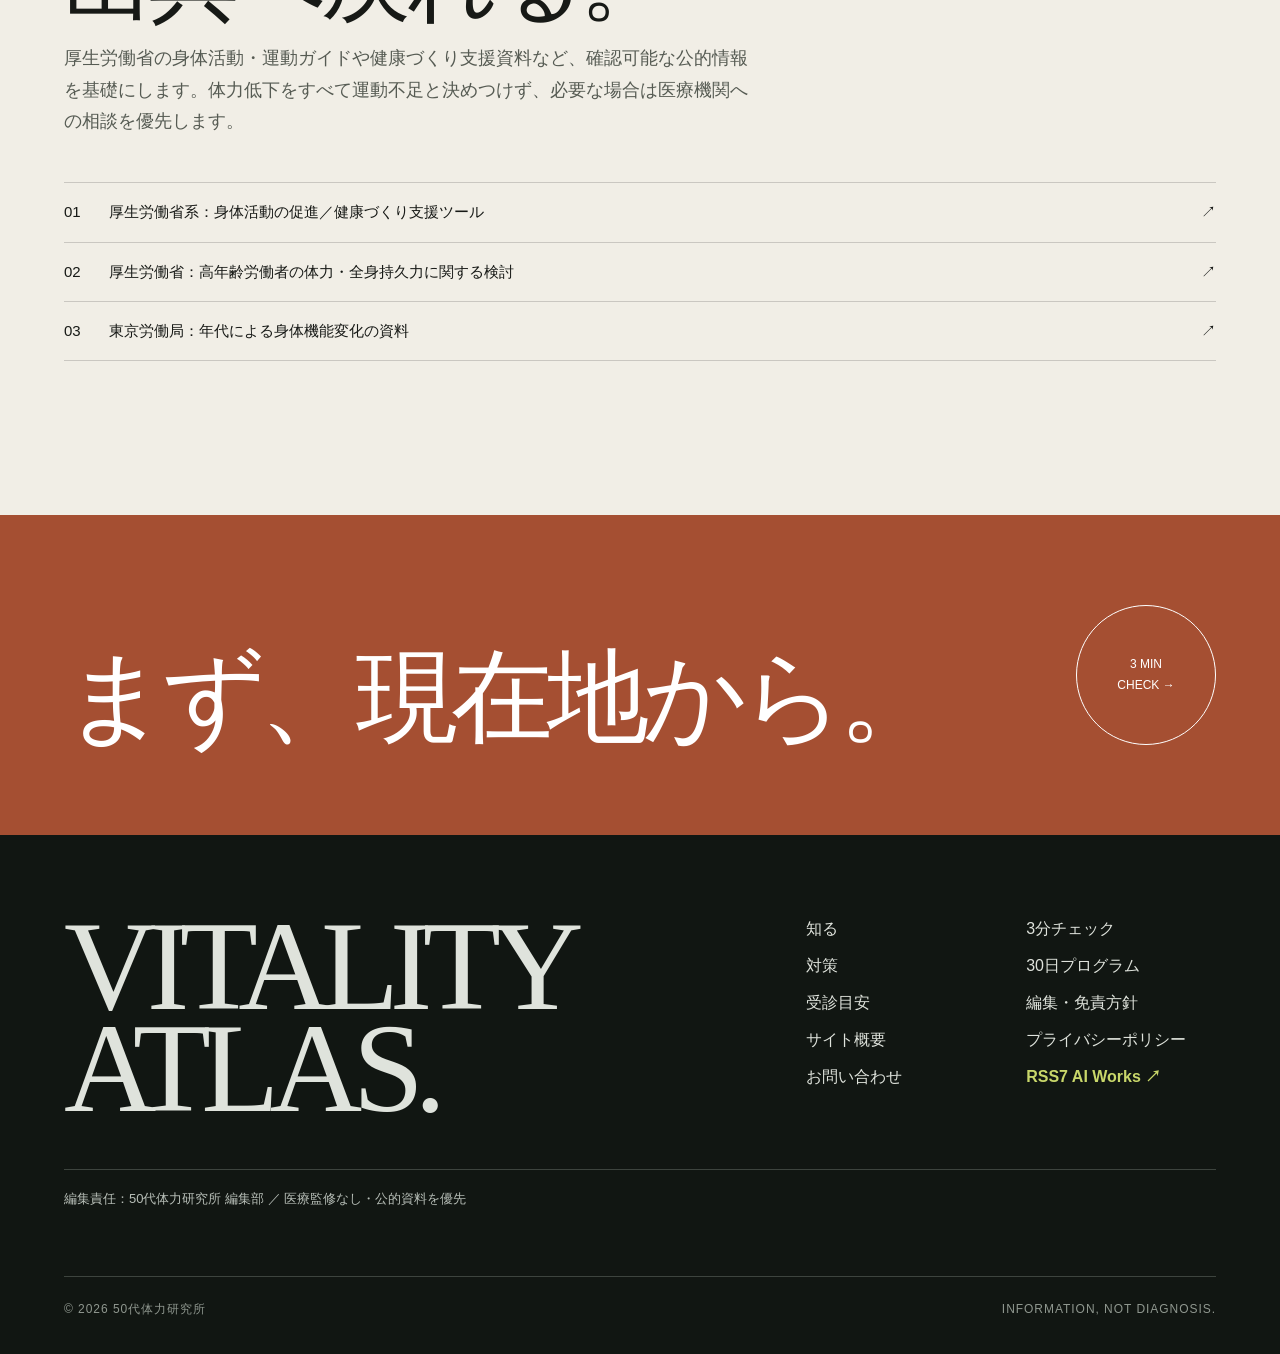
==== commit 6c2c5d3d: "Add privacy overview contact pages and RSS7 footer link" ====
--- a/index.html
+++ b/index.html
@@ -1 +1 @@
-<!doctype html><html lang="ja"><head><meta charset="utf-8"><meta name="viewport" content="width=device-width,initial-scale=1"><title>50代体力研究所｜VITALITY ATLAS</title><meta name="description" content="50代で感じ始める体力の変化を、筋力・持久力・睡眠・生活リズムに分けて読み解き、無理なく立て直すための実践メディア。"><link rel="canonical" href="https://oosaka0123-sudo.github.io/50plus-vitality-jp/"><meta property="og:type" content="website"><meta property="og:title" content="50代体力研究所｜VITALITY ATLAS"><meta property="og:description" content="衰えを怖がる前に、身体の現在地を測り直す。"><meta property="og:url" content="https://oosaka0123-sudo.github.io/50plus-vitality-jp/"><meta property="og:image" content="https://oosaka0123-sudo.github.io/50plus-vitality-jp/assets/og-image.png"><meta name="twitter:card" content="summary_large_image"><meta name="theme-color" content="#111612"><meta name="author" content="50代体力研究所編集部"><link rel="icon" href="assets/favicon.svg" type="image/svg+xml"><link rel="manifest" href="manifest.webmanifest"><link rel="stylesheet" href="assets/style.css"><script type="application/ld+json">{"@context":"https://schema.org","@type":"WebSite","name":"50代体力研究所","alternateName":"VITALITY ATLAS","url":"https://oosaka0123-sudo.github.io/50plus-vitality-jp/","description":"50代の体力変化を理解し、生活を無理なく再設計する実用メディア"}</script></head><body><a class="skip" href="#main">本文へ移動</a><div class="page-transition" aria-hidden="true"></div><div class="opening" aria-label="オープニング"><video class="opening-video" muted playsinline preload="metadata" poster="assets/photos/hero-community-plaza-1280.webp" aria-hidden="true" tabindex="-1" data-src="assets/hero-loop.mp4"></video><div class="opening-shade" aria-hidden="true"></div><div class="opening-brand"><span class="opening-kicker">50代体力研究所</span><strong>VITALITY<br>ATLAS</strong><span>RE-MAP YOUR BODY AFTER 50</span></div><button class="skip-open" type="button">SKIP</button></div><header class="site-head"><a class="logo" href="./">50代体力研究所<small>VITALITY ATLAS</small></a><nav class="desk-nav" aria-label="主要ナビゲーション"><a href="learn/">知る</a><a href="check/">測る</a><a href="action/">動く</a><a href="program/">30日</a><a href="medical/">見極める</a><a href="about/">方針</a></nav><button class="menu-btn" type="button" aria-label="メニューを開く" aria-expanded="false"><span></span></button></header><div class="menu-panel" aria-hidden="true" inert><nav><a href="./">00 / HOME</a><a href="learn/">01 / LEARN</a><a href="check/">02 / CHECK</a><a href="action/">03 / ACTION</a><a href="program/">04 / 30 DAYS</a><a href="medical/">05 / MEDICAL</a><a href="about/">06 / ABOUT</a></nav><div class="menu-meta">50–59歳の「なんとなく衰えた」を、測れる言葉に変える。</div></div><main id="main"><section class="hero hero-dark hero-photo"><div class="hero-intro"><div class="kicker">RE-MAP YOUR BODY AFTER 50</div><h1><span class="outline">衰え</span>は、<br>地図にできる。</h1></div><div class="hero-photo-media"><picture><source media="(max-width:560px)" srcset="assets/photos/hero-community-plaza-640.webp"><img src="assets/photos/hero-community-plaza-1280.webp" alt="50代以降の活動的な暮らしをイメージした屋外の交流風景" width="1280" height="853" fetchpriority="high"></picture></div><div class="hero-bottom"><p class="hero-lead">疲れやすさ、階段、朝の重さ。ひとまとめに「年齢」で片づけず、筋力・持久力・睡眠・生活リズムへ分解する。50代の身体を、もう一度読み直すためのアトラスです。</p><a class="hero-cta" href="check/">3分で現在地を測る <b aria-hidden="true">→</b></a></div><div class="hero-index">PHOTO / ACTIVE LIFE AFTER 50</div></section><section class="section"><div class="section-label">01 — THE SHIFT</div><p class="copy-xl reveal">20代の身体へ戻すのではない。<br>50代の身体を、<strong>使える状態に再設計する。</strong></p><div class="measure-grid reveal"><article class="measure"><small>MUSCLE / ACTIVITY</small><div class="measure-num">01</div><p>立つ、歩く、持つ。日常で必要な力を「筋トレをしているか」だけで判断しない。</p></article><article class="measure"><small>CARDIO / ENDURANCE</small><div class="measure-num">02</div><p>息切れと疲れやすさを分け、全身持久力という視点から現在地を整理する。</p></article><article class="measure"><small>RECOVERY / RHYTHM</small><div class="measure-num">03</div><p>寝ても取れない疲れを、睡眠時間だけでなく生活のリズムまで含めて見直す。</p></article></div></section><section class="section section-dark"><div class="atlas-split"><div class="atlas-art clip-reveal"><img src="assets/visuals/learn.svg" alt="活動量・回復・体力を線で表した抽象グラフ"></div><div><div class="section-label">02 — READ THE MAP</div><h2 class="display reveal">体力は、<br>ひとつの数字ではない。</h2><p class="body-copy reveal">50代以降は持久力や握力など複数の身体機能が変化していきます。一方で、変化の速さも生活背景も人によって違います。だからこのサイトでは「体力年齢」ひとつで結論を出しません。</p><div class="rail reveal"><div class="rail-item"><a href="learn/"><span class="n">01</span><span><h3>変化を知る</h3><p>なぜ以前と同じ動き方がつらくなるのか。</p></span><span class="arr">→</span></a></div><div class="rail-item"><a href="check/"><span class="n">02</span><span><h3>現在地を測る</h3><p>診断ではなく、生活を整理する10問。</p></span><span class="arr">→</span></a></div><div class="rail-item"><a href="action/"><span class="n">03</span><span><h3>最小単位で動く</h3><p>いきなり鍛えず、今より少し増やす。</p></span><span class="arr">→</span></a></div></div></div></div></section><section class="section"><div class="sticky-story"><div class="sticky-visual clip-reveal"><img src="assets/visuals/action.svg" alt="小さな行動を段階的に積み上げる図"></div><div><article class="story-step reveal"><div class="stepno">01</div><h3>測る。</h3><p>「疲れた」を一語で終わらせず、どの場面で、いつ、何が重くなったのかを見る。</p></article><article class="story-step reveal"><div class="stepno">02</div><h3>一つ変える。</h3><p>運動、睡眠、食事を全部変えない。続けられる最小の行動から一つだけ選ぶ。</p></article><article class="story-step reveal"><div class="stepno">03</div><h3>30日後に再測定。</h3><p>根性ではなく比較。できたことと、まだ重いところを見て次の地図を書き換える。</p></article></div></div></section><section class="quote-band"><p class="reveal">AGE IS NOT<br>A VERDICT.<br><em>IT'S DATA.</em></p></section><section class="section"><div class="section-label">PUBLIC EVIDENCE</div><h2 class="display reveal">怖がらせない。<br>断定しない。<br>出典へ戻れる。</h2><p class="body-copy reveal">厚生労働省の身体活動・運動ガイドや健康づくり支援資料など、確認可能な公的情報を基礎にします。体力低下をすべて運動不足と決めつけず、必要な場合は医療機関への相談を優先します。</p><div class="source-list reveal"><a href="https://kennet.mhlw.go.jp/tools/tools_physical/index" target="_blank" rel="noopener"><span>01</span><span>厚生労働省系：身体活動の促進／健康づくり支援ツール</span><span>↗</span></a><a href="https://www.mhlw.go.jp/stf/newpage_69340.html" target="_blank" rel="noopener"><span>02</span><span>厚生労働省：高年齢労働者の体力・全身持久力に関する検討</span><span>↗</span></a><a href="https://jsite.mhlw.go.jp/tokyo-roudoukyoku/healthy_body.html" target="_blank" rel="noopener"><span>03</span><span>東京労働局：年代による身体機能変化の資料</span><span>↗</span></a></div></section><section class="cta-band"><h2>まず、現在地から。</h2><a class="circle-link" href="check/">3 MIN<br>CHECK →</a></section></main><footer class="footer"><div class="footer-top"><div class="footer-word">VITALITY<br>ATLAS.</div><nav><a href="learn/">知る</a><a href="check/">3分チェック</a><a href="action/">対策</a><a href="program/">30日プログラム</a><a href="medical/">受診目安</a><a href="about/">編集・免責方針</a></nav></div><div class="editorial-note">編集責任：50代体力研究所編集部 ／ 医療監修なし・公的資料を優先</div><div class="footer-bottom"><span>© 2026 50代体力研究所</span><span>INFORMATION, NOT DIAGNOSIS.</span></div></footer><script src="assets/app.js"></script></body></html>+<!doctype html><html lang="ja"><head><meta charset="utf-8"><meta name="viewport" content="width=device-width,initial-scale=1"><title>50代体力研究所｜VITALITY ATLAS</title><meta name="description" content="50代で感じ始める体力の変化を、筋力・持久力・睡眠・生活リズムに分けて読み解き、無理なく立て直すための実践メディア。"><link rel="canonical" href="https://oosaka0123-sudo.github.io/50plus-vitality-jp/"><meta property="og:type" content="website"><meta property="og:title" content="50代体力研究所｜VITALITY ATLAS"><meta property="og:description" content="衰えを怖がる前に、身体の現在地を測り直す。"><meta property="og:url" content="https://oosaka0123-sudo.github.io/50plus-vitality-jp/"><meta property="og:image" content="https://oosaka0123-sudo.github.io/50plus-vitality-jp/assets/og-image.png"><meta name="twitter:card" content="summary_large_image"><meta name="theme-color" content="#111612"><meta name="author" content="50代体力研究所編集部"><link rel="icon" href="assets/favicon.svg" type="image/svg+xml"><link rel="manifest" href="manifest.webmanifest"><link rel="stylesheet" href="assets/style.css"><script type="application/ld+json">{"@context":"https://schema.org","@type":"WebSite","name":"50代体力研究所","alternateName":"VITALITY ATLAS","url":"https://oosaka0123-sudo.github.io/50plus-vitality-jp/","description":"50代の体力変化を理解し、生活を無理なく再設計する実用メディア"}</script></head><body><a class="skip" href="#main">本文へ移動</a><div class="page-transition" aria-hidden="true"></div><div class="opening" aria-label="オープニング"><video class="opening-video" muted playsinline preload="metadata" poster="assets/photos/hero-community-plaza-1280.webp" aria-hidden="true" tabindex="-1" data-src="assets/hero-loop.mp4"></video><div class="opening-shade" aria-hidden="true"></div><div class="opening-brand"><span class="opening-kicker">50代体力研究所</span><strong>VITALITY<br>ATLAS</strong><span>RE-MAP YOUR BODY AFTER 50</span></div><button class="skip-open" type="button">SKIP</button></div><header class="site-head"><a class="logo" href="./">50代体力研究所<small>VITALITY ATLAS</small></a><nav class="desk-nav" aria-label="主要ナビゲーション"><a href="learn/">知る</a><a href="check/">測る</a><a href="action/">動く</a><a href="program/">30日</a><a href="medical/">見極める</a><a href="about/">方針</a></nav><button class="menu-btn" type="button" aria-label="メニューを開く" aria-expanded="false"><span></span></button></header><div class="menu-panel" aria-hidden="true" inert><nav><a href="./">00 / HOME</a><a href="learn/">01 / LEARN</a><a href="check/">02 / CHECK</a><a href="action/">03 / ACTION</a><a href="program/">04 / 30 DAYS</a><a href="medical/">05 / MEDICAL</a><a href="about/">06 / ABOUT</a></nav><div class="menu-meta">50–59歳の「なんとなく衰えた」を、測れる言葉に変える。</div></div><main id="main"><section class="hero hero-dark hero-photo"><div class="hero-intro"><div class="kicker">RE-MAP YOUR BODY AFTER 50</div><h1><span class="outline">衰え</span>は、<br>地図にできる。</h1></div><div class="hero-photo-media"><picture><source media="(max-width:560px)" srcset="assets/photos/hero-community-plaza-640.webp"><img src="assets/photos/hero-community-plaza-1280.webp" alt="50代以降の活動的な暮らしをイメージした屋外の交流風景" width="1280" height="853" fetchpriority="high"></picture></div><div class="hero-bottom"><p class="hero-lead">疲れやすさ、階段、朝の重さ。ひとまとめに「年齢」で片づけず、筋力・持久力・睡眠・生活リズムへ分解する。50代の身体を、もう一度読み直すためのアトラスです。</p><a class="hero-cta" href="check/">3分で現在地を測る <b aria-hidden="true">→</b></a></div><div class="hero-index">PHOTO / ACTIVE LIFE AFTER 50</div></section><section class="section"><div class="section-label">01 — THE SHIFT</div><p class="copy-xl reveal">20代の身体へ戻すのではない。<br>50代の身体を、<strong>使える状態に再設計する。</strong></p><div class="measure-grid reveal"><article class="measure"><small>MUSCLE / ACTIVITY</small><div class="measure-num">01</div><p>立つ、歩く、持つ。日常で必要な力を「筋トレをしているか」だけで判断しない。</p></article><article class="measure"><small>CARDIO / ENDURANCE</small><div class="measure-num">02</div><p>息切れと疲れやすさを分け、全身持久力という視点から現在地を整理する。</p></article><article class="measure"><small>RECOVERY / RHYTHM</small><div class="measure-num">03</div><p>寝ても取れない疲れを、睡眠時間だけでなく生活のリズムまで含めて見直す。</p></article></div></section><section class="section section-dark"><div class="atlas-split"><div class="atlas-art clip-reveal"><img src="assets/visuals/learn.svg" alt="活動量・回復・体力を線で表した抽象グラフ"></div><div><div class="section-label">02 — READ THE MAP</div><h2 class="display reveal">体力は、<br>ひとつの数字ではない。</h2><p class="body-copy reveal">50代以降は持久力や握力など複数の身体機能が変化していきます。一方で、変化の速さも生活背景も人によって違います。だからこのサイトでは「体力年齢」ひとつで結論を出しません。</p><div class="rail reveal"><div class="rail-item"><a href="learn/"><span class="n">01</span><span><h3>変化を知る</h3><p>なぜ以前と同じ動き方がつらくなるのか。</p></span><span class="arr">→</span></a></div><div class="rail-item"><a href="check/"><span class="n">02</span><span><h3>現在地を測る</h3><p>診断ではなく、生活を整理する10問。</p></span><span class="arr">→</span></a></div><div class="rail-item"><a href="action/"><span class="n">03</span><span><h3>最小単位で動く</h3><p>いきなり鍛えず、今より少し増やす。</p></span><span class="arr">→</span></a></div></div></div></div></section><section class="section"><div class="sticky-story"><div class="sticky-visual clip-reveal"><img src="assets/visuals/action.svg" alt="小さな行動を段階的に積み上げる図"></div><div><article class="story-step reveal"><div class="stepno">01</div><h3>測る。</h3><p>「疲れた」を一語で終わらせず、どの場面で、いつ、何が重くなったのかを見る。</p></article><article class="story-step reveal"><div class="stepno">02</div><h3>一つ変える。</h3><p>運動、睡眠、食事を全部変えない。続けられる最小の行動から一つだけ選ぶ。</p></article><article class="story-step reveal"><div class="stepno">03</div><h3>30日後に再測定。</h3><p>根性ではなく比較。できたことと、まだ重いところを見て次の地図を書き換える。</p></article></div></div></section><section class="quote-band"><p class="reveal">AGE IS NOT<br>A VERDICT.<br><em>IT'S DATA.</em></p></section><section class="section"><div class="section-label">PUBLIC EVIDENCE</div><h2 class="display reveal">怖がらせない。<br>断定しない。<br>出典へ戻れる。</h2><p class="body-copy reveal">厚生労働省の身体活動・運動ガイドや健康づくり支援資料など、確認可能な公的情報を基礎にします。体力低下をすべて運動不足と決めつけず、必要な場合は医療機関への相談を優先します。</p><div class="source-list reveal"><a href="https://kennet.mhlw.go.jp/tools/tools_physical/index" target="_blank" rel="noopener"><span>01</span><span>厚生労働省系：身体活動の促進／健康づくり支援ツール</span><span>↗</span></a><a href="https://www.mhlw.go.jp/stf/newpage_69340.html" target="_blank" rel="noopener"><span>02</span><span>厚生労働省：高年齢労働者の体力・全身持久力に関する検討</span><span>↗</span></a><a href="https://jsite.mhlw.go.jp/tokyo-roudoukyoku/healthy_body.html" target="_blank" rel="noopener"><span>03</span><span>東京労働局：年代による身体機能変化の資料</span><span>↗</span></a></div></section><section class="cta-band"><h2>まず、現在地から。</h2><a class="circle-link" href="check/">3 MIN<br>CHECK →</a></section></main><footer class="footer"><div class="footer-top"><div class="footer-word">VITALITY<br>ATLAS.</div><nav aria-label="フッターナビゲーション"><a href="learn/">知る</a><a href="check/">3分チェック</a><a href="action/">対策</a><a href="program/">30日プログラム</a><a href="medical/">受診目安</a><a href="about/">編集・免責方針</a><a href="site-overview/">サイト概要</a><a href="privacy/">プライバシーポリシー</a><a href="contact/">お問い合わせ</a><a class="rss7-link" href="https://rss7.net/" target="_blank" rel="noopener">RSS7 AI Works ↗</a></nav></div><div class="editorial-note">編集責任：50代体力研究所 編集部 ／ 医療監修なし・公的資料を優先</div><div class="footer-bottom"><span>© 2026 50代体力研究所</span><span>INFORMATION, NOT DIAGNOSIS.</span></div></footer><script src="assets/app.js"></script></body></html>
--- a/assets/style.css
+++ b/assets/style.css
@@ -40,4 +40,6 @@
 .opening-brand>span:last-child{margin-top:28px;font-size:clamp(11px,1vw,15px);font-weight:700;letter-spacing:.22em}
 .opening .skip-open{z-index:3;border-color:rgba(255,255,255,.7);background:rgba(10,14,11,.28);backdrop-filter:blur(8px)}
 @media(max-width:560px){.opening-brand{padding:12vh 22px 10vh}.opening-brand strong{font-size:clamp(64px,23vw,96px);line-height:.78}.opening-brand>span:last-child{font-size:10px;letter-spacing:.14em}.opening .skip-open{right:18px;bottom:18px}}
-@media(prefers-reduced-motion:reduce){.opening-video{display:none}.opening{background:var(--dark)}}+@media(prefers-reduced-motion:reduce){.opening-video{display:none}.opening{background:var(--dark)}}
+/* Information pages + footer links */
+.legal-copy{max-width:860px;font-size:17px;line-height:1.9}.legal-copy h2{font-family:var(--serif);font-weight:400;font-size:clamp(38px,6vw,72px);line-height:1.1;margin:0 0 38px}.legal-copy h3{font-size:20px;margin:44px 0 10px}.legal-copy p{margin:0 0 22px}.contact-panel{margin:36px 0;padding:clamp(24px,5vw,54px);background:var(--dark);color:var(--white)}.contact-cta{display:inline-flex;gap:14px;align-items:center;margin-top:18px;padding:14px 18px;border:1px solid currentColor;text-decoration:none}.contact-cta:hover{background:var(--white);color:var(--dark)}.footer .rss7-link{color:var(--lime);font-weight:700}.footer nav{align-content:start}@media(max-width:560px){.legal-copy{font-size:16px}.legal-copy h2{font-size:42px}.footer nav{grid-template-columns:1fr}.footer .rss7-link{margin-top:12px}}
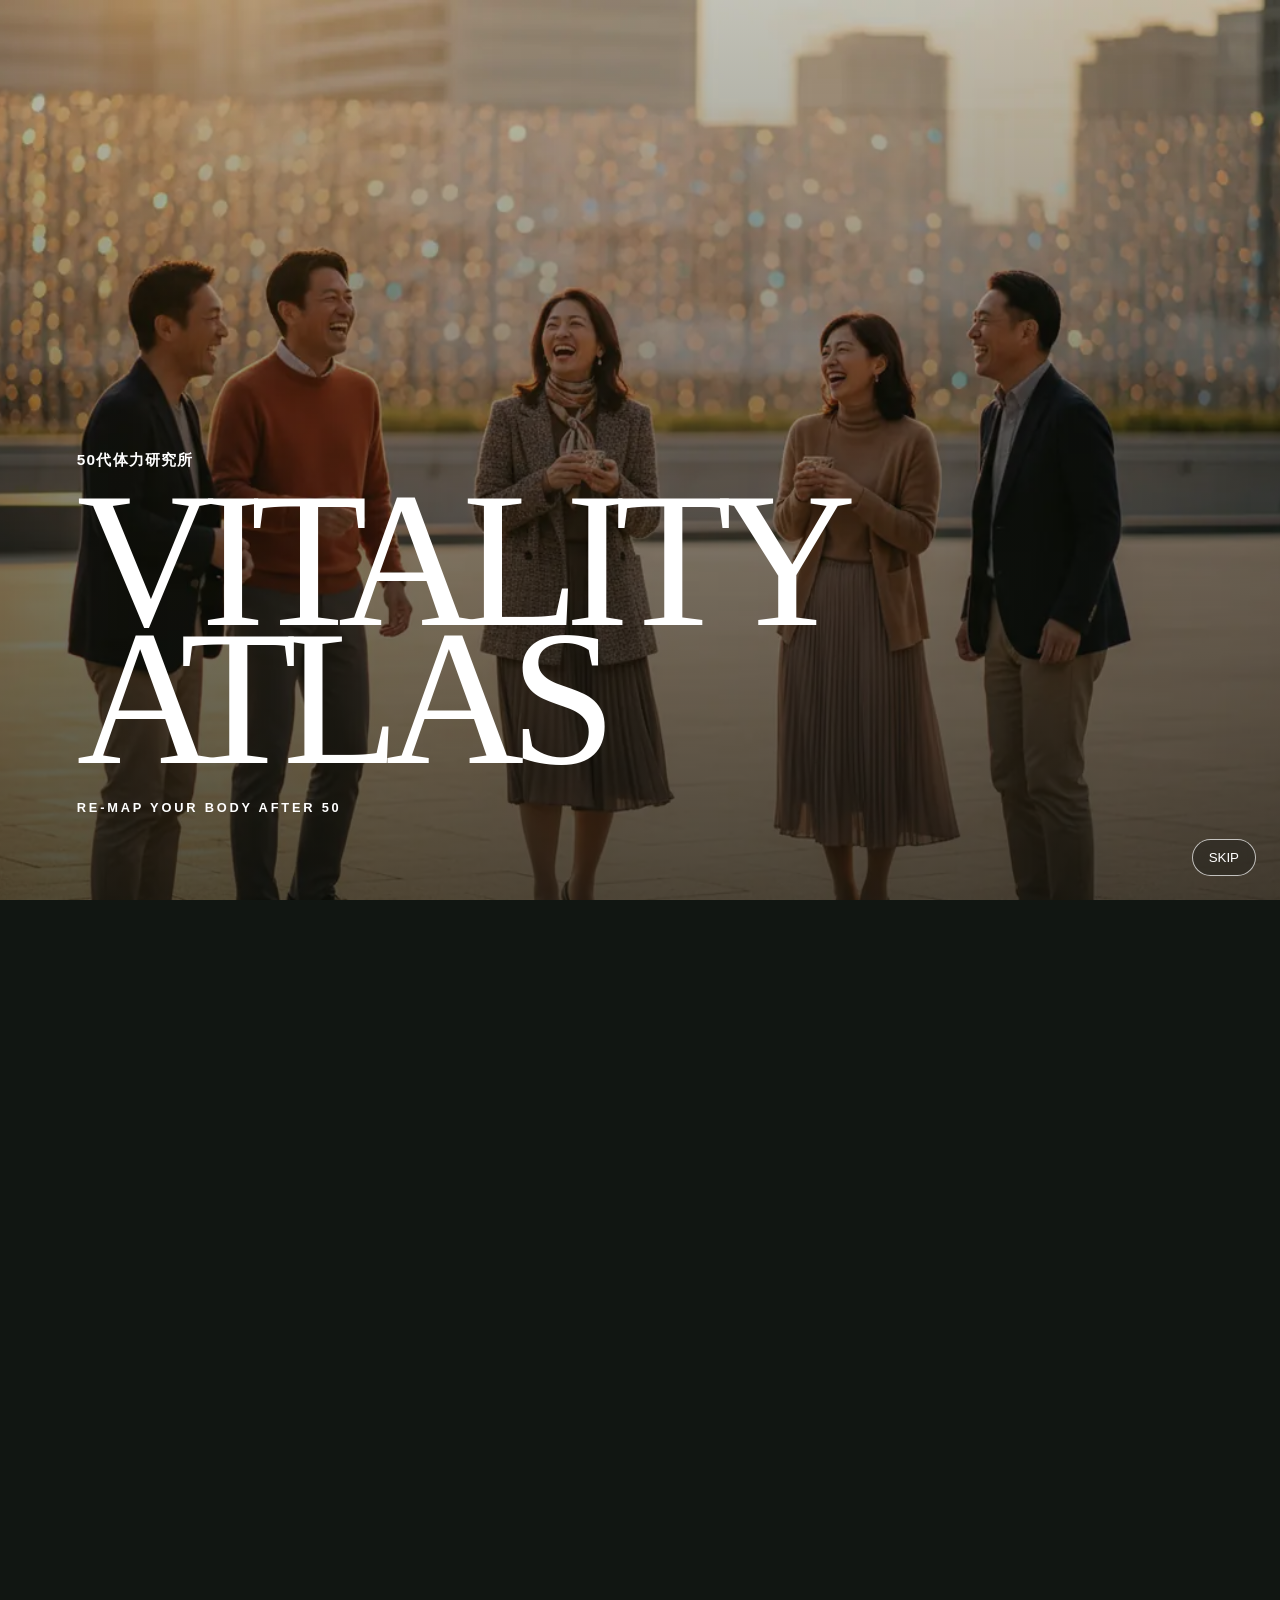
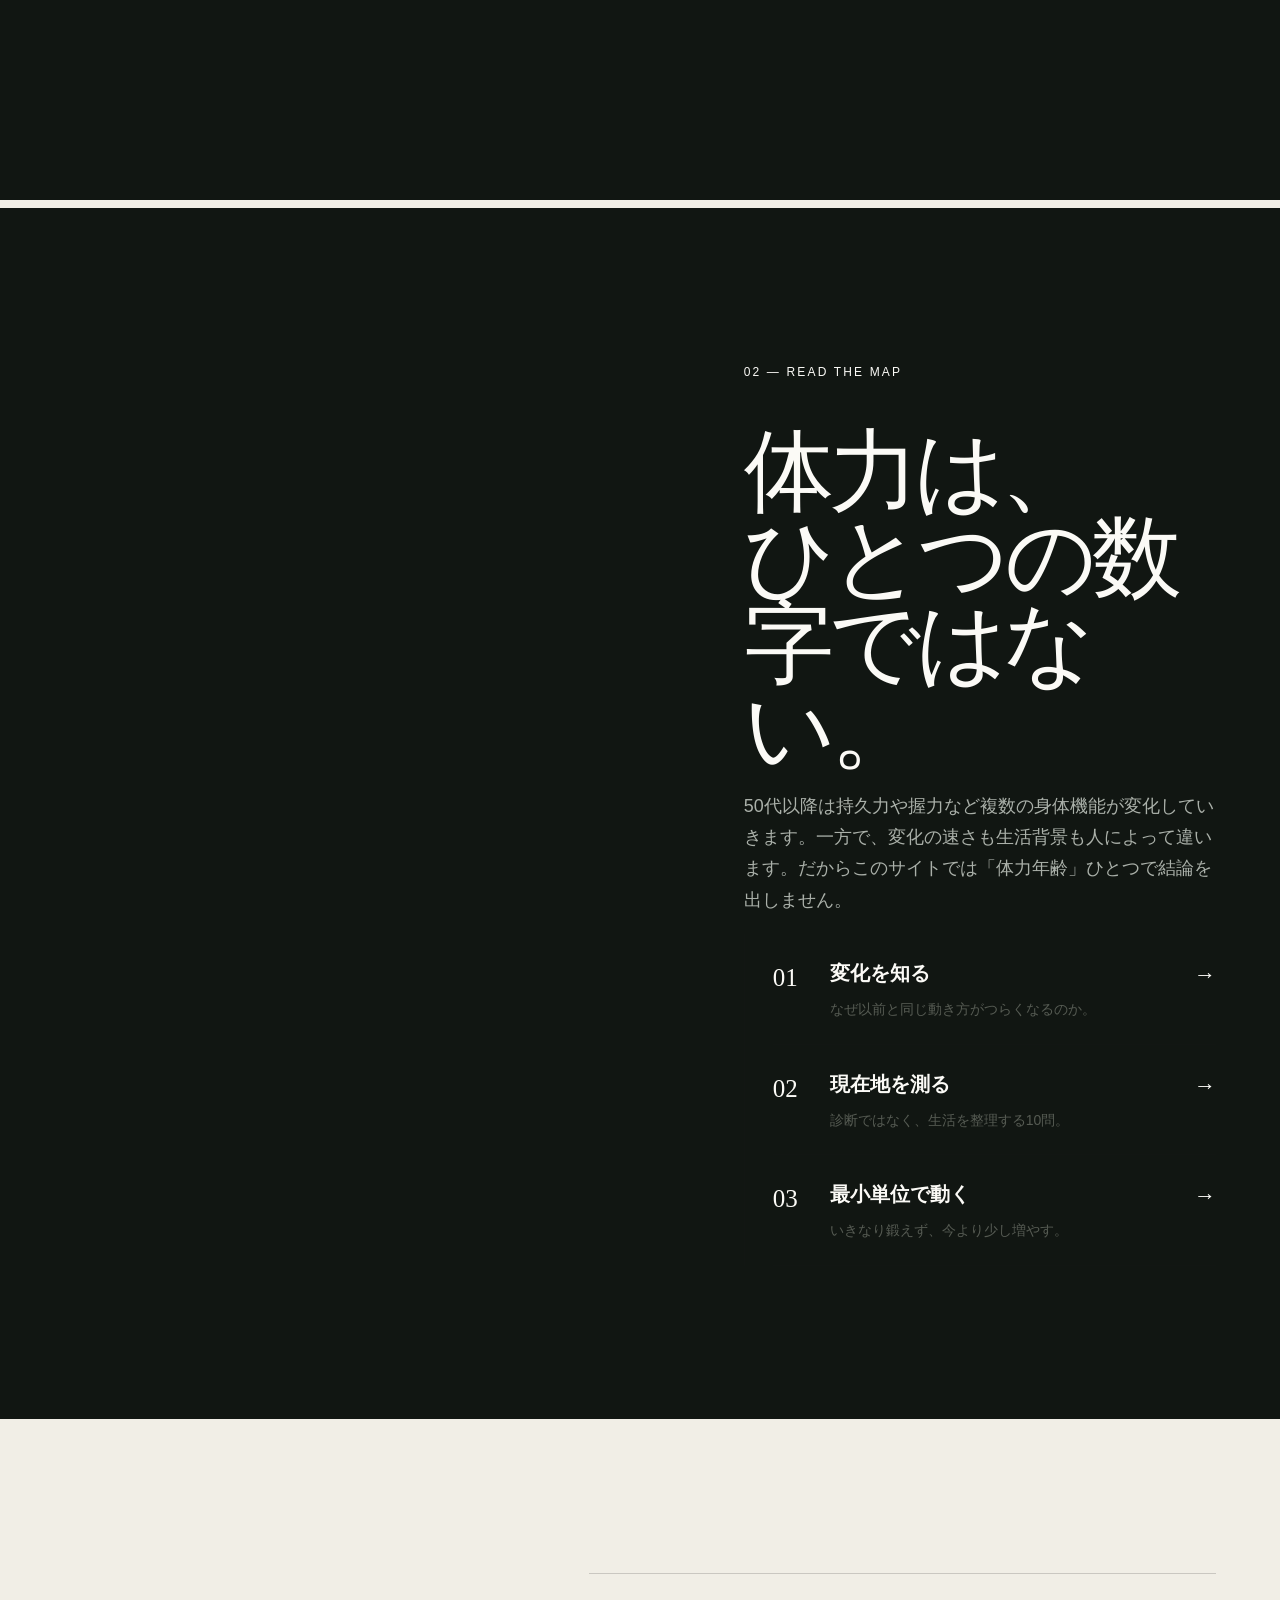
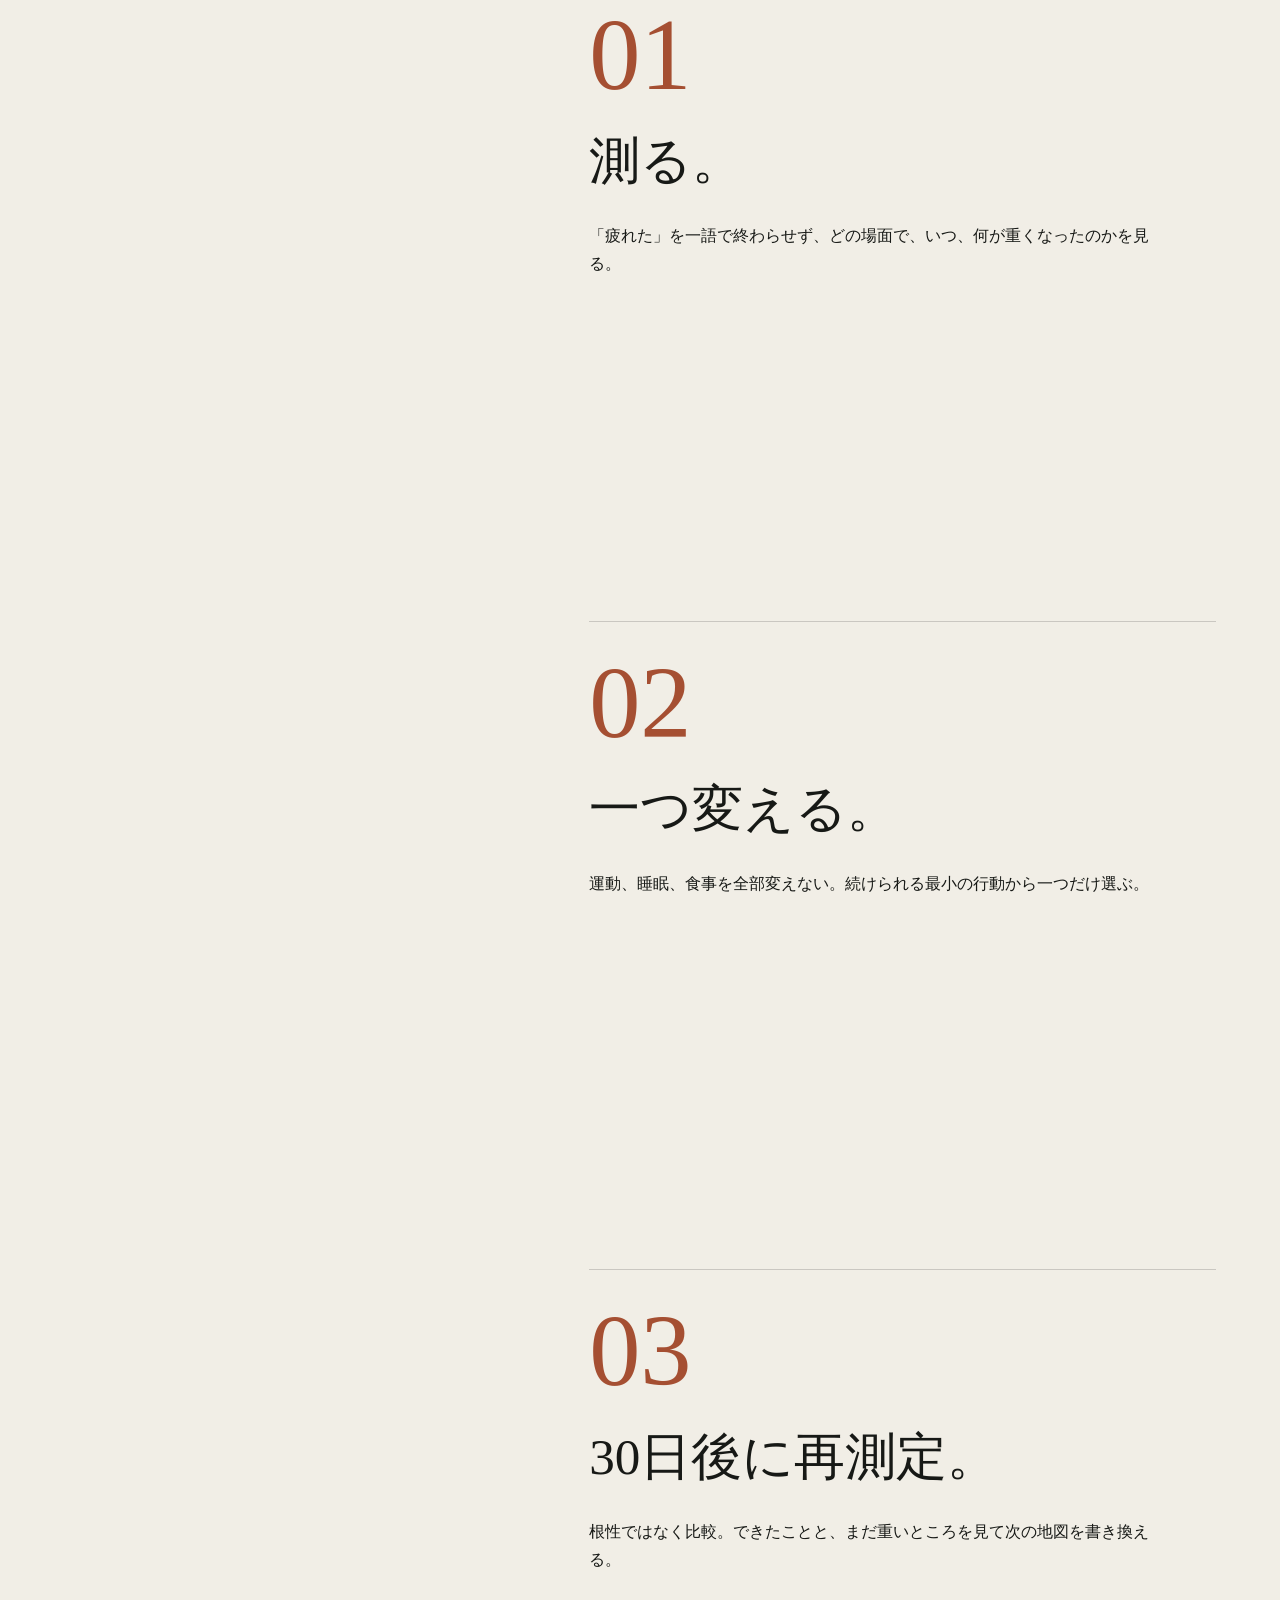
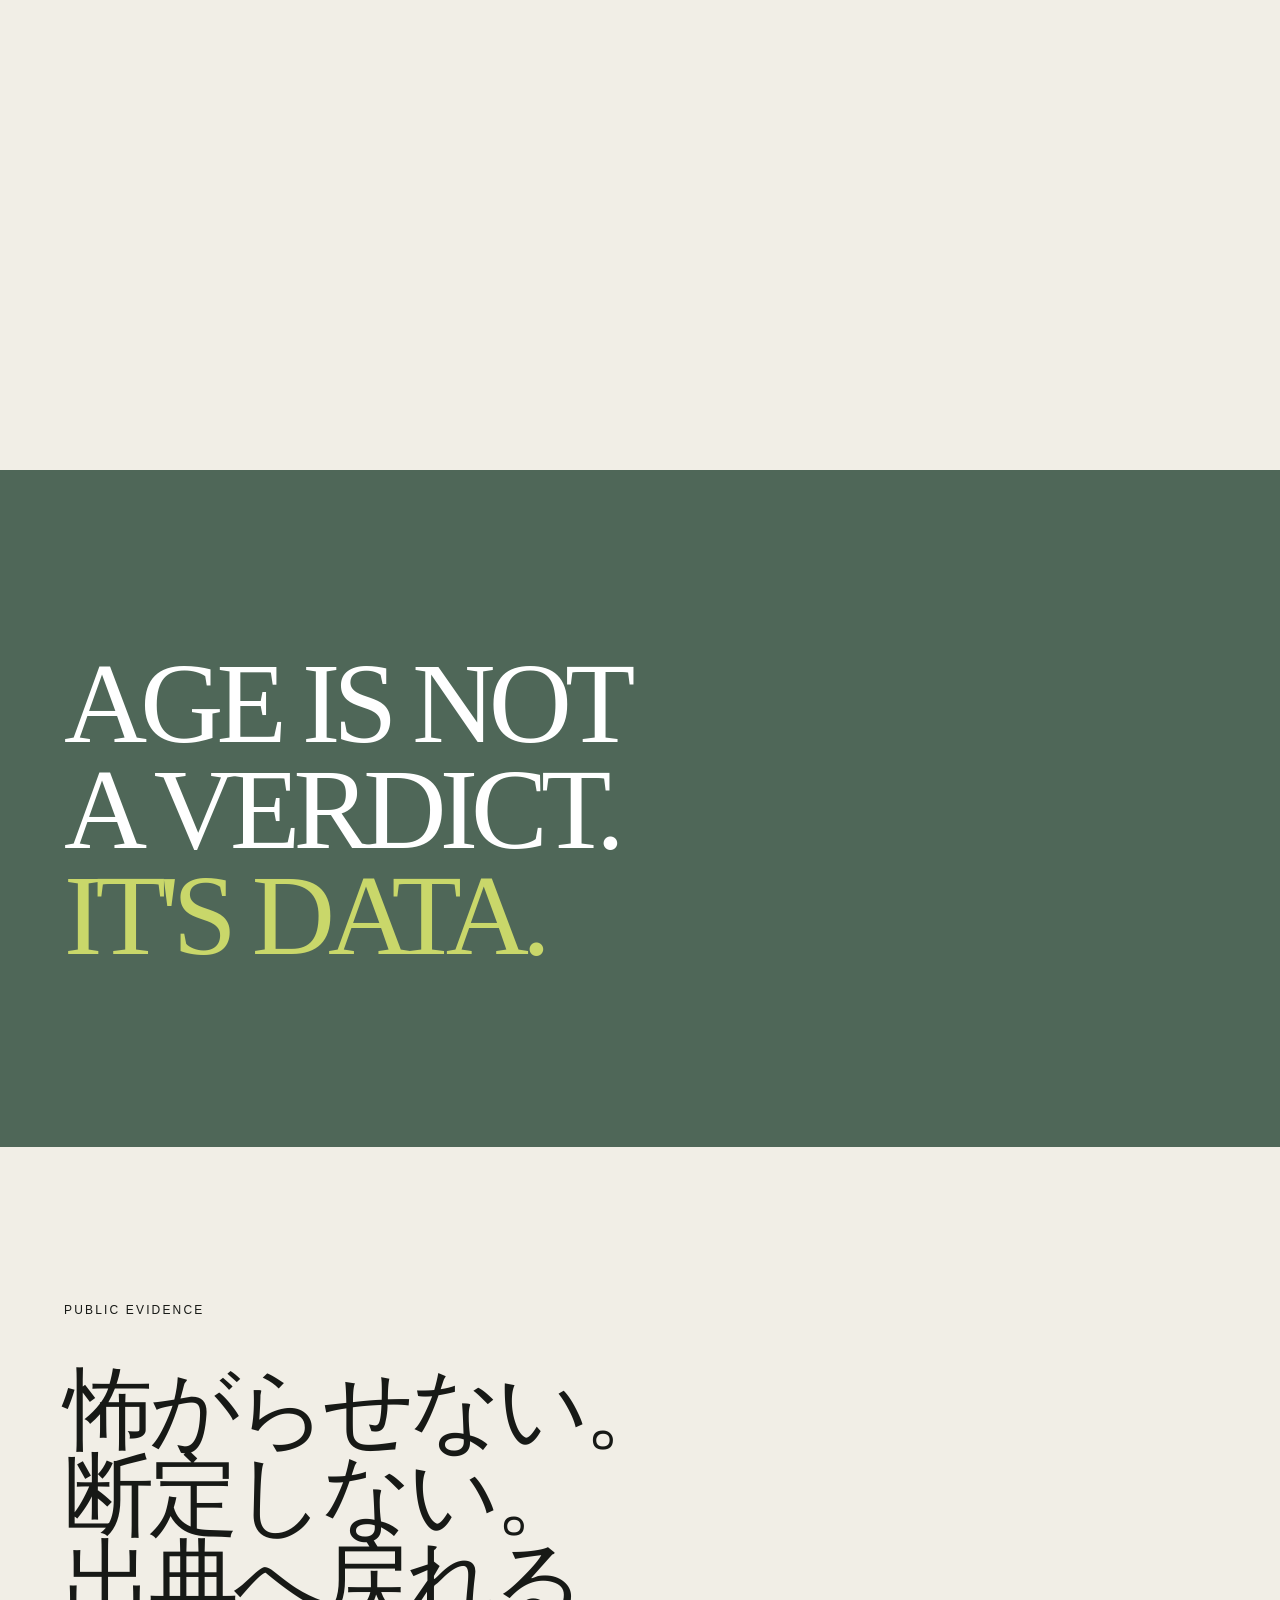
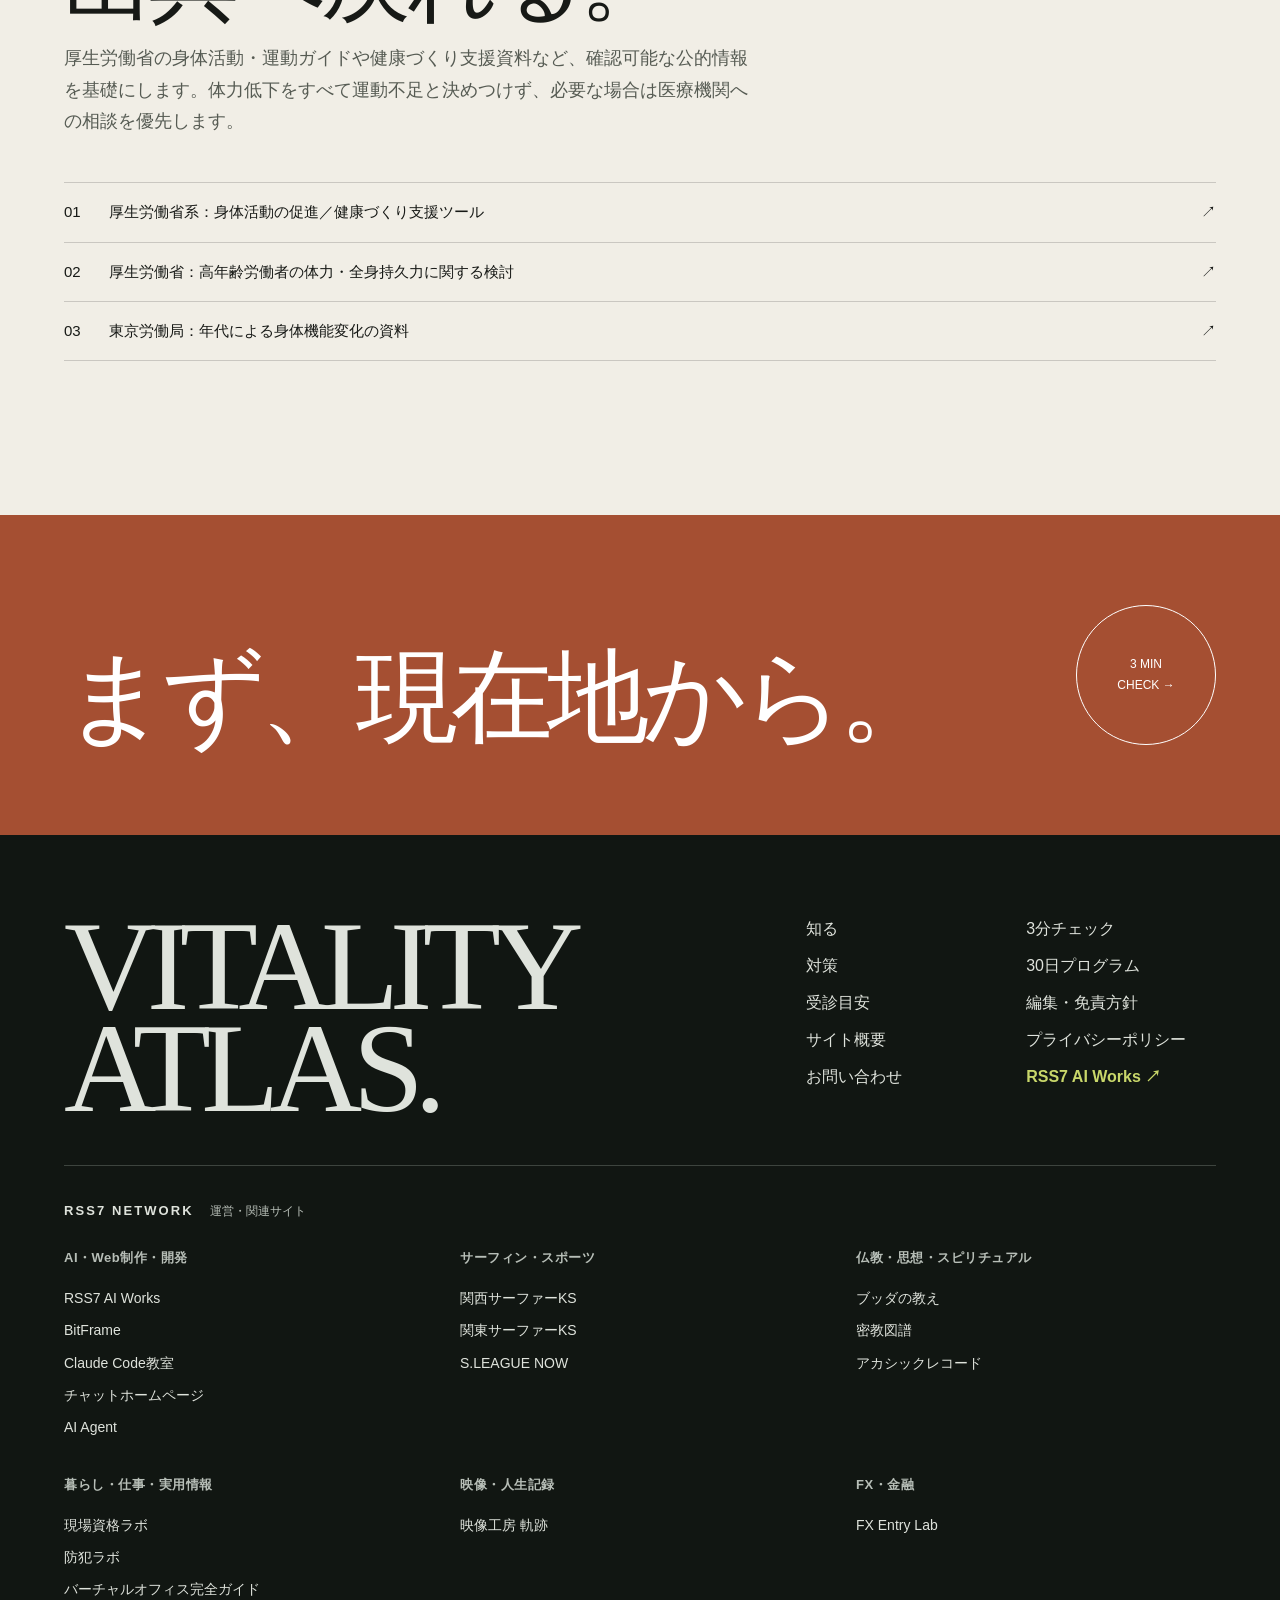
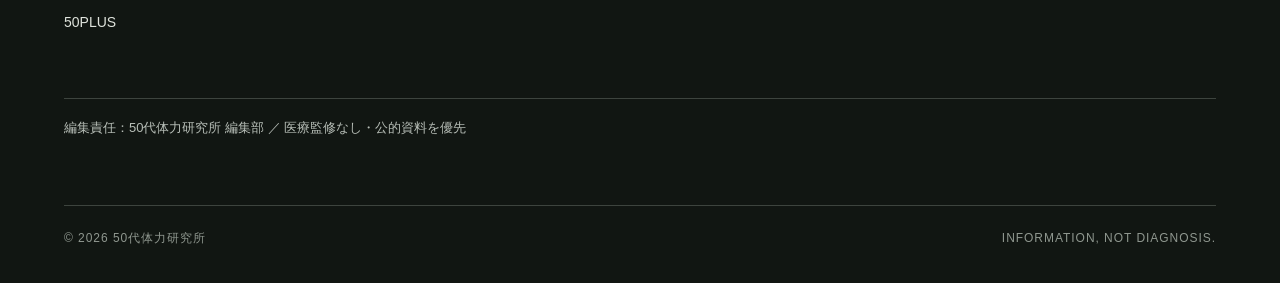
==== commit f6acb9fd: "Add_RSS7_network_footer_links" ====
--- a/index.html
+++ b/index.html
@@ -1 +1,9 @@
-<!doctype html><html lang="ja"><head><meta charset="utf-8"><meta name="viewport" content="width=device-width,initial-scale=1"><title>50代体力研究所｜VITALITY ATLAS</title><meta name="description" content="50代で感じ始める体力の変化を、筋力・持久力・睡眠・生活リズムに分けて読み解き、無理なく立て直すための実践メディア。"><link rel="canonical" href="https://oosaka0123-sudo.github.io/50plus-vitality-jp/"><meta property="og:type" content="website"><meta property="og:title" content="50代体力研究所｜VITALITY ATLAS"><meta property="og:description" content="衰えを怖がる前に、身体の現在地を測り直す。"><meta property="og:url" content="https://oosaka0123-sudo.github.io/50plus-vitality-jp/"><meta property="og:image" content="https://oosaka0123-sudo.github.io/50plus-vitality-jp/assets/og-image.png"><meta name="twitter:card" content="summary_large_image"><meta name="theme-color" content="#111612"><meta name="author" content="50代体力研究所編集部"><link rel="icon" href="assets/favicon.svg" type="image/svg+xml"><link rel="manifest" href="manifest.webmanifest"><link rel="stylesheet" href="assets/style.css"><script type="application/ld+json">{"@context":"https://schema.org","@type":"WebSite","name":"50代体力研究所","alternateName":"VITALITY ATLAS","url":"https://oosaka0123-sudo.github.io/50plus-vitality-jp/","description":"50代の体力変化を理解し、生活を無理なく再設計する実用メディア"}</script></head><body><a class="skip" href="#main">本文へ移動</a><div class="page-transition" aria-hidden="true"></div><div class="opening" aria-label="オープニング"><video class="opening-video" muted playsinline preload="metadata" poster="assets/photos/hero-community-plaza-1280.webp" aria-hidden="true" tabindex="-1" data-src="assets/hero-loop.mp4"></video><div class="opening-shade" aria-hidden="true"></div><div class="opening-brand"><span class="opening-kicker">50代体力研究所</span><strong>VITALITY<br>ATLAS</strong><span>RE-MAP YOUR BODY AFTER 50</span></div><button class="skip-open" type="button">SKIP</button></div><header class="site-head"><a class="logo" href="./">50代体力研究所<small>VITALITY ATLAS</small></a><nav class="desk-nav" aria-label="主要ナビゲーション"><a href="learn/">知る</a><a href="check/">測る</a><a href="action/">動く</a><a href="program/">30日</a><a href="medical/">見極める</a><a href="about/">方針</a></nav><button class="menu-btn" type="button" aria-label="メニューを開く" aria-expanded="false"><span></span></button></header><div class="menu-panel" aria-hidden="true" inert><nav><a href="./">00 / HOME</a><a href="learn/">01 / LEARN</a><a href="check/">02 / CHECK</a><a href="action/">03 / ACTION</a><a href="program/">04 / 30 DAYS</a><a href="medical/">05 / MEDICAL</a><a href="about/">06 / ABOUT</a></nav><div class="menu-meta">50–59歳の「なんとなく衰えた」を、測れる言葉に変える。</div></div><main id="main"><section class="hero hero-dark hero-photo"><div class="hero-intro"><div class="kicker">RE-MAP YOUR BODY AFTER 50</div><h1><span class="outline">衰え</span>は、<br>地図にできる。</h1></div><div class="hero-photo-media"><picture><source media="(max-width:560px)" srcset="assets/photos/hero-community-plaza-640.webp"><img src="assets/photos/hero-community-plaza-1280.webp" alt="50代以降の活動的な暮らしをイメージした屋外の交流風景" width="1280" height="853" fetchpriority="high"></picture></div><div class="hero-bottom"><p class="hero-lead">疲れやすさ、階段、朝の重さ。ひとまとめに「年齢」で片づけず、筋力・持久力・睡眠・生活リズムへ分解する。50代の身体を、もう一度読み直すためのアトラスです。</p><a class="hero-cta" href="check/">3分で現在地を測る <b aria-hidden="true">→</b></a></div><div class="hero-index">PHOTO / ACTIVE LIFE AFTER 50</div></section><section class="section"><div class="section-label">01 — THE SHIFT</div><p class="copy-xl reveal">20代の身体へ戻すのではない。<br>50代の身体を、<strong>使える状態に再設計する。</strong></p><div class="measure-grid reveal"><article class="measure"><small>MUSCLE / ACTIVITY</small><div class="measure-num">01</div><p>立つ、歩く、持つ。日常で必要な力を「筋トレをしているか」だけで判断しない。</p></article><article class="measure"><small>CARDIO / ENDURANCE</small><div class="measure-num">02</div><p>息切れと疲れやすさを分け、全身持久力という視点から現在地を整理する。</p></article><article class="measure"><small>RECOVERY / RHYTHM</small><div class="measure-num">03</div><p>寝ても取れない疲れを、睡眠時間だけでなく生活のリズムまで含めて見直す。</p></article></div></section><section class="section section-dark"><div class="atlas-split"><div class="atlas-art clip-reveal"><img src="assets/visuals/learn.svg" alt="活動量・回復・体力を線で表した抽象グラフ"></div><div><div class="section-label">02 — READ THE MAP</div><h2 class="display reveal">体力は、<br>ひとつの数字ではない。</h2><p class="body-copy reveal">50代以降は持久力や握力など複数の身体機能が変化していきます。一方で、変化の速さも生活背景も人によって違います。だからこのサイトでは「体力年齢」ひとつで結論を出しません。</p><div class="rail reveal"><div class="rail-item"><a href="learn/"><span class="n">01</span><span><h3>変化を知る</h3><p>なぜ以前と同じ動き方がつらくなるのか。</p></span><span class="arr">→</span></a></div><div class="rail-item"><a href="check/"><span class="n">02</span><span><h3>現在地を測る</h3><p>診断ではなく、生活を整理する10問。</p></span><span class="arr">→</span></a></div><div class="rail-item"><a href="action/"><span class="n">03</span><span><h3>最小単位で動く</h3><p>いきなり鍛えず、今より少し増やす。</p></span><span class="arr">→</span></a></div></div></div></div></section><section class="section"><div class="sticky-story"><div class="sticky-visual clip-reveal"><img src="assets/visuals/action.svg" alt="小さな行動を段階的に積み上げる図"></div><div><article class="story-step reveal"><div class="stepno">01</div><h3>測る。</h3><p>「疲れた」を一語で終わらせず、どの場面で、いつ、何が重くなったのかを見る。</p></article><article class="story-step reveal"><div class="stepno">02</div><h3>一つ変える。</h3><p>運動、睡眠、食事を全部変えない。続けられる最小の行動から一つだけ選ぶ。</p></article><article class="story-step reveal"><div class="stepno">03</div><h3>30日後に再測定。</h3><p>根性ではなく比較。できたことと、まだ重いところを見て次の地図を書き換える。</p></article></div></div></section><section class="quote-band"><p class="reveal">AGE IS NOT<br>A VERDICT.<br><em>IT'S DATA.</em></p></section><section class="section"><div class="section-label">PUBLIC EVIDENCE</div><h2 class="display reveal">怖がらせない。<br>断定しない。<br>出典へ戻れる。</h2><p class="body-copy reveal">厚生労働省の身体活動・運動ガイドや健康づくり支援資料など、確認可能な公的情報を基礎にします。体力低下をすべて運動不足と決めつけず、必要な場合は医療機関への相談を優先します。</p><div class="source-list reveal"><a href="https://kennet.mhlw.go.jp/tools/tools_physical/index" target="_blank" rel="noopener"><span>01</span><span>厚生労働省系：身体活動の促進／健康づくり支援ツール</span><span>↗</span></a><a href="https://www.mhlw.go.jp/stf/newpage_69340.html" target="_blank" rel="noopener"><span>02</span><span>厚生労働省：高年齢労働者の体力・全身持久力に関する検討</span><span>↗</span></a><a href="https://jsite.mhlw.go.jp/tokyo-roudoukyoku/healthy_body.html" target="_blank" rel="noopener"><span>03</span><span>東京労働局：年代による身体機能変化の資料</span><span>↗</span></a></div></section><section class="cta-band"><h2>まず、現在地から。</h2><a class="circle-link" href="check/">3 MIN<br>CHECK →</a></section></main><footer class="footer"><div class="footer-top"><div class="footer-word">VITALITY<br>ATLAS.</div><nav aria-label="フッターナビゲーション"><a href="learn/">知る</a><a href="check/">3分チェック</a><a href="action/">対策</a><a href="program/">30日プログラム</a><a href="medical/">受診目安</a><a href="about/">編集・免責方針</a><a href="site-overview/">サイト概要</a><a href="privacy/">プライバシーポリシー</a><a href="contact/">お問い合わせ</a><a class="rss7-link" href="https://rss7.net/" target="_blank" rel="noopener">RSS7 AI Works ↗</a></nav></div><div class="editorial-note">編集責任：50代体力研究所 編集部 ／ 医療監修なし・公的資料を優先</div><div class="footer-bottom"><span>© 2026 50代体力研究所</span><span>INFORMATION, NOT DIAGNOSIS.</span></div></footer><script src="assets/app.js"></script></body></html>+﻿<!doctype html><html lang="ja"><head><meta charset="utf-8"><meta name="viewport" content="width=device-width,initial-scale=1"><meta name="google-site-verification" content="MZG_wx8NVWZq932RVXHRHot5I59kAFzkSF2mc21ewjw"><title>50代体力研究所｜VITALITY ATLAS</title><meta name="description" content="50代で感じ始める体力の変化を、筋力・持久力・睡眠・生活リズムに分けて読み解き、無理なく立て直すための実践メディア。"><link rel="canonical" href="https://oosaka0123-sudo.github.io/50plus-vitality-jp/"><meta property="og:type" content="website"><meta property="og:title" content="50代体力研究所｜VITALITY ATLAS"><meta property="og:description" content="衰えを怖がる前に、身体の現在地を測り直す。"><meta property="og:url" content="https://oosaka0123-sudo.github.io/50plus-vitality-jp/"><meta property="og:image" content="https://oosaka0123-sudo.github.io/50plus-vitality-jp/assets/og-image.png"><meta name="twitter:card" content="summary_large_image"><meta name="theme-color" content="#111612"><meta name="author" content="50代体力研究所編集部"><link rel="icon" href="assets/favicon.svg" type="image/svg+xml"><link rel="manifest" href="manifest.webmanifest"><link rel="stylesheet" href="assets/style.css"><script type="application/ld+json">{"@context":"https://schema.org","@type":"WebSite","name":"50代体力研究所","alternateName":"VITALITY ATLAS","url":"https://oosaka0123-sudo.github.io/50plus-vitality-jp/","description":"50代の体力変化を理解し、生活を無理なく再設計する実用メディア"}</script></head><body><a class="skip" href="#main">本文へ移動</a><div class="page-transition" aria-hidden="true"></div><div class="opening" aria-label="オープニング"><video class="opening-video" muted playsinline preload="metadata" poster="assets/photos/hero-community-plaza-1280.webp" aria-hidden="true" tabindex="-1" data-src="assets/hero-loop.mp4"></video><div class="opening-shade" aria-hidden="true"></div><div class="opening-brand"><span class="opening-kicker">50代体力研究所</span><strong>VITALITY<br>ATLAS</strong><span>RE-MAP YOUR BODY AFTER 50</span></div><button class="skip-open" type="button">SKIP</button></div><header class="site-head"><a class="logo" href="./">50代体力研究所<small>VITALITY ATLAS</small></a><nav class="desk-nav" aria-label="主要ナビゲーション"><a href="learn/">知る</a><a href="check/">測る</a><a href="action/">動く</a><a href="program/">30日</a><a href="medical/">見極める</a><a href="about/">方針</a></nav><button class="menu-btn" type="button" aria-label="メニューを開く" aria-expanded="false"><span></span></button></header><div class="menu-panel" aria-hidden="true" inert><nav><a href="./">00 / HOME</a><a href="learn/">01 / LEARN</a><a href="check/">02 / CHECK</a><a href="action/">03 / ACTION</a><a href="program/">04 / 30 DAYS</a><a href="medical/">05 / MEDICAL</a><a href="about/">06 / ABOUT</a></nav><div class="menu-meta">50–59歳の「なんとなく衰えた」を、測れる言葉に変える。</div></div><main id="main"><section class="hero hero-dark hero-photo"><div class="hero-intro"><div class="kicker">RE-MAP YOUR BODY AFTER 50</div><h1><span class="outline">衰え</span>は、<br>地図にできる。</h1></div><div class="hero-photo-media"><picture><source media="(max-width:560px)" srcset="assets/photos/hero-community-plaza-640.webp"><img src="assets/photos/hero-community-plaza-1280.webp" alt="50代以降の活動的な暮らしをイメージした屋外の交流風景" width="1280" height="853" fetchpriority="high"></picture></div><div class="hero-bottom"><p class="hero-lead">疲れやすさ、階段、朝の重さ。ひとまとめに「年齢」で片づけず、筋力・持久力・睡眠・生活リズムへ分解する。50代の身体を、もう一度読み直すためのアトラスです。</p><a class="hero-cta" href="check/">3分で現在地を測る <b aria-hidden="true">→</b></a></div><div class="hero-index">PHOTO / ACTIVE LIFE AFTER 50</div></section><section class="section"><div class="section-label">01 — THE SHIFT</div><p class="copy-xl reveal">20代の身体へ戻すのではない。<br>50代の身体を、<strong>使える状態に再設計する。</strong></p><div class="measure-grid reveal"><article class="measure"><small>MUSCLE / ACTIVITY</small><div class="measure-num">01</div><p>立つ、歩く、持つ。日常で必要な力を「筋トレをしているか」だけで判断しない。</p></article><article class="measure"><small>CARDIO / ENDURANCE</small><div class="measure-num">02</div><p>息切れと疲れやすさを分け、全身持久力という視点から現在地を整理する。</p></article><article class="measure"><small>RECOVERY / RHYTHM</small><div class="measure-num">03</div><p>寝ても取れない疲れを、睡眠時間だけでなく生活のリズムまで含めて見直す。</p></article></div></section><section class="section section-dark"><div class="atlas-split"><div class="atlas-art clip-reveal"><img src="assets/visuals/learn.svg" alt="活動量・回復・体力を線で表した抽象グラフ"></div><div><div class="section-label">02 — READ THE MAP</div><h2 class="display reveal">体力は、<br>ひとつの数字ではない。</h2><p class="body-copy reveal">50代以降は持久力や握力など複数の身体機能が変化していきます。一方で、変化の速さも生活背景も人によって違います。だからこのサイトでは「体力年齢」ひとつで結論を出しません。</p><div class="rail reveal"><div class="rail-item"><a href="learn/"><span class="n">01</span><span><h3>変化を知る</h3><p>なぜ以前と同じ動き方がつらくなるのか。</p></span><span class="arr">→</span></a></div><div class="rail-item"><a href="check/"><span class="n">02</span><span><h3>現在地を測る</h3><p>診断ではなく、生活を整理する10問。</p></span><span class="arr">→</span></a></div><div class="rail-item"><a href="action/"><span class="n">03</span><span><h3>最小単位で動く</h3><p>いきなり鍛えず、今より少し増やす。</p></span><span class="arr">→</span></a></div></div></div></div></section><section class="section"><div class="sticky-story"><div class="sticky-visual clip-reveal"><img src="assets/visuals/action.svg" alt="小さな行動を段階的に積み上げる図"></div><div><article class="story-step reveal"><div class="stepno">01</div><h3>測る。</h3><p>「疲れた」を一語で終わらせず、どの場面で、いつ、何が重くなったのかを見る。</p></article><article class="story-step reveal"><div class="stepno">02</div><h3>一つ変える。</h3><p>運動、睡眠、食事を全部変えない。続けられる最小の行動から一つだけ選ぶ。</p></article><article class="story-step reveal"><div class="stepno">03</div><h3>30日後に再測定。</h3><p>根性ではなく比較。できたことと、まだ重いところを見て次の地図を書き換える。</p></article></div></div></section><section class="quote-band"><p class="reveal">AGE IS NOT<br>A VERDICT.<br><em>IT'S DATA.</em></p></section><section class="section"><div class="section-label">PUBLIC EVIDENCE</div><h2 class="display reveal">怖がらせない。<br>断定しない。<br>出典へ戻れる。</h2><p class="body-copy reveal">厚生労働省の身体活動・運動ガイドや健康づくり支援資料など、確認可能な公的情報を基礎にします。体力低下をすべて運動不足と決めつけず、必要な場合は医療機関への相談を優先します。</p><div class="source-list reveal"><a href="https://kennet.mhlw.go.jp/tools/tools_physical/index" target="_blank" rel="noopener"><span>01</span><span>厚生労働省系：身体活動の促進／健康づくり支援ツール</span><span>↗</span></a><a href="https://www.mhlw.go.jp/stf/newpage_69340.html" target="_blank" rel="noopener"><span>02</span><span>厚生労働省：高年齢労働者の体力・全身持久力に関する検討</span><span>↗</span></a><a href="https://jsite.mhlw.go.jp/tokyo-roudoukyoku/healthy_body.html" target="_blank" rel="noopener"><span>03</span><span>東京労働局：年代による身体機能変化の資料</span><span>↗</span></a></div></section><section class="cta-band"><h2>まず、現在地から。</h2><a class="circle-link" href="check/">3 MIN<br>CHECK →</a></section></main><footer class="footer"><div class="footer-top"><div class="footer-word">VITALITY<br>ATLAS.</div><nav aria-label="フッターナビゲーション"><a href="learn/">知る</a><a href="check/">3分チェック</a><a href="action/">対策</a><a href="program/">30日プログラム</a><a href="medical/">受診目安</a><a href="about/">編集・免責方針</a><a href="site-overview/">サイト概要</a><a href="privacy/">プライバシーポリシー</a><a href="contact/">お問い合わせ</a><a class="rss7-link" href="https://rss7.net/" target="_blank" rel="noopener">RSS7 AI Works ↗</a></nav></div><section class="rss7-network" aria-labelledby="rss7-network-title">
+<div class="rss7-network-head"><span id="rss7-network-title">RSS7 NETWORK</span><small>運営・関連サイト</small></div>
+<div class="rss7-network-grid">
+<div class="rss7-network-group"><h3>AI・Web制作・開発</h3><a href="https://rss7.net/" target="_blank" rel="noopener">RSS7 AI Works</a><a href="https://bitframe.rss7.net/" target="_blank" rel="noopener">BitFrame</a><a href="https://claudecode.rss7.net/" target="_blank" rel="noopener">Claude Code教室</a><a href="https://chat.rss7.net/" target="_blank" rel="noopener">チャットホームページ</a><a href="https://oosaka0123-sudo.github.io/ai-agent/" target="_blank" rel="noopener">AI Agent</a></div>
+<div class="rss7-network-group"><h3>サーフィン・スポーツ</h3><a href="https://kansai.rss7.net/" target="_blank" rel="noopener">関西サーファーKS</a><a href="https://kanto.rss7.net/" target="_blank" rel="noopener">関東サーファーKS</a><a href="https://sleague.rss7.net/" target="_blank" rel="noopener">S.LEAGUE NOW</a></div>
+<div class="rss7-network-group"><h3>仏教・思想・スピリチュアル</h3><a href="https://oosaka0123-sudo.github.io/buddha-no-oshie/" target="_blank" rel="noopener">ブッダの教え</a><a href="https://oosaka0123-sudo.github.io/mikkyou-guide/" target="_blank" rel="noopener">密教図譜</a><a href="https://oosaka0123-sudo.github.io/akashic-records-jp/" target="_blank" rel="noopener">アカシックレコード</a></div><div class="rss7-network-group"><h3>暮らし・仕事・実用情報</h3><a href="https://genba.rss7.net/" target="_blank" rel="noopener">現場資格ラボ</a><a href="https://bouhan.rss7.net/" target="_blank" rel="noopener">防犯ラボ</a><a href="https://oosaka0123-sudo.github.io/virtual-office/" target="_blank" rel="noopener">バーチャルオフィス完全ガイド</a><a href="https://oosaka0123-sudo.github.io/50plus/" target="_blank" rel="noopener">50PLUS</a></div>
+<div class="rss7-network-group"><h3>映像・人生記録</h3><a href="https://kiseki.rss7.net/" target="_blank" rel="noopener">映像工房 軌跡</a></div>
+<div class="rss7-network-group"><h3>FX・金融</h3><a href="https://oosaka0123-sudo.github.io/fx-entry-lab/" target="_blank" rel="noopener">FX Entry Lab</a></div>
+</div></section><div class="editorial-note">編集責任：50代体力研究所 編集部 ／ 医療監修なし・公的資料を優先</div><div class="footer-bottom"><span>© 2026 50代体力研究所</span><span>INFORMATION, NOT DIAGNOSIS.</span></div></footer><script src="assets/app.js"></script></body></html>
--- a/assets/style.css
+++ b/assets/style.css
@@ -43,3 +43,15 @@
 @media(prefers-reduced-motion:reduce){.opening-video{display:none}.opening{background:var(--dark)}}
 /* Information pages + footer links */
 .legal-copy{max-width:860px;font-size:17px;line-height:1.9}.legal-copy h2{font-family:var(--serif);font-weight:400;font-size:clamp(38px,6vw,72px);line-height:1.1;margin:0 0 38px}.legal-copy h3{font-size:20px;margin:44px 0 10px}.legal-copy p{margin:0 0 22px}.contact-panel{margin:36px 0;padding:clamp(24px,5vw,54px);background:var(--dark);color:var(--white)}.contact-cta{display:inline-flex;gap:14px;align-items:center;margin-top:18px;padding:14px 18px;border:1px solid currentColor;text-decoration:none}.contact-cta:hover{background:var(--white);color:var(--dark)}.footer .rss7-link{color:var(--lime);font-weight:700}.footer nav{align-content:start}@media(max-width:560px){.legal-copy{font-size:16px}.legal-copy h2{font-size:42px}.footer nav{grid-template-columns:1fr}.footer .rss7-link{margin-top:12px}}
+
+/* RSS7 network footer */
+.rss7-network{margin-top:46px;padding:34px 0 10px;border-top:1px solid #3d443e}
+.rss7-network-head{display:flex;align-items:baseline;gap:16px;margin-bottom:24px}
+.rss7-network-head span{font-size:13px;letter-spacing:.16em;font-weight:700}
+.rss7-network-head small{font-size:12px;color:#b7beb7}
+.rss7-network-grid{display:grid;grid-template-columns:repeat(3,minmax(0,1fr));gap:30px 36px}
+.rss7-network-group h3{margin:0 0 12px;font-size:13px;letter-spacing:.04em;color:#b7beb7;font-weight:600}
+.rss7-network-group a{display:block;width:max-content;max-width:100%;padding:5px 0;color:inherit;text-decoration:none;font-size:14px;line-height:1.6}
+.rss7-network-group a:hover,.rss7-network-group a:focus-visible{text-decoration:underline;text-underline-offset:4px}
+@media(max-width:780px){.rss7-network-grid{grid-template-columns:repeat(2,minmax(0,1fr));gap:26px 24px}}
+@media(max-width:520px){.rss7-network{margin-top:34px;padding-top:26px}.rss7-network-grid{grid-template-columns:1fr;gap:24px}.rss7-network-group a{font-size:15px;padding:6px 0}.rss7-network-head{display:block}.rss7-network-head small{display:block;margin-top:5px}}
